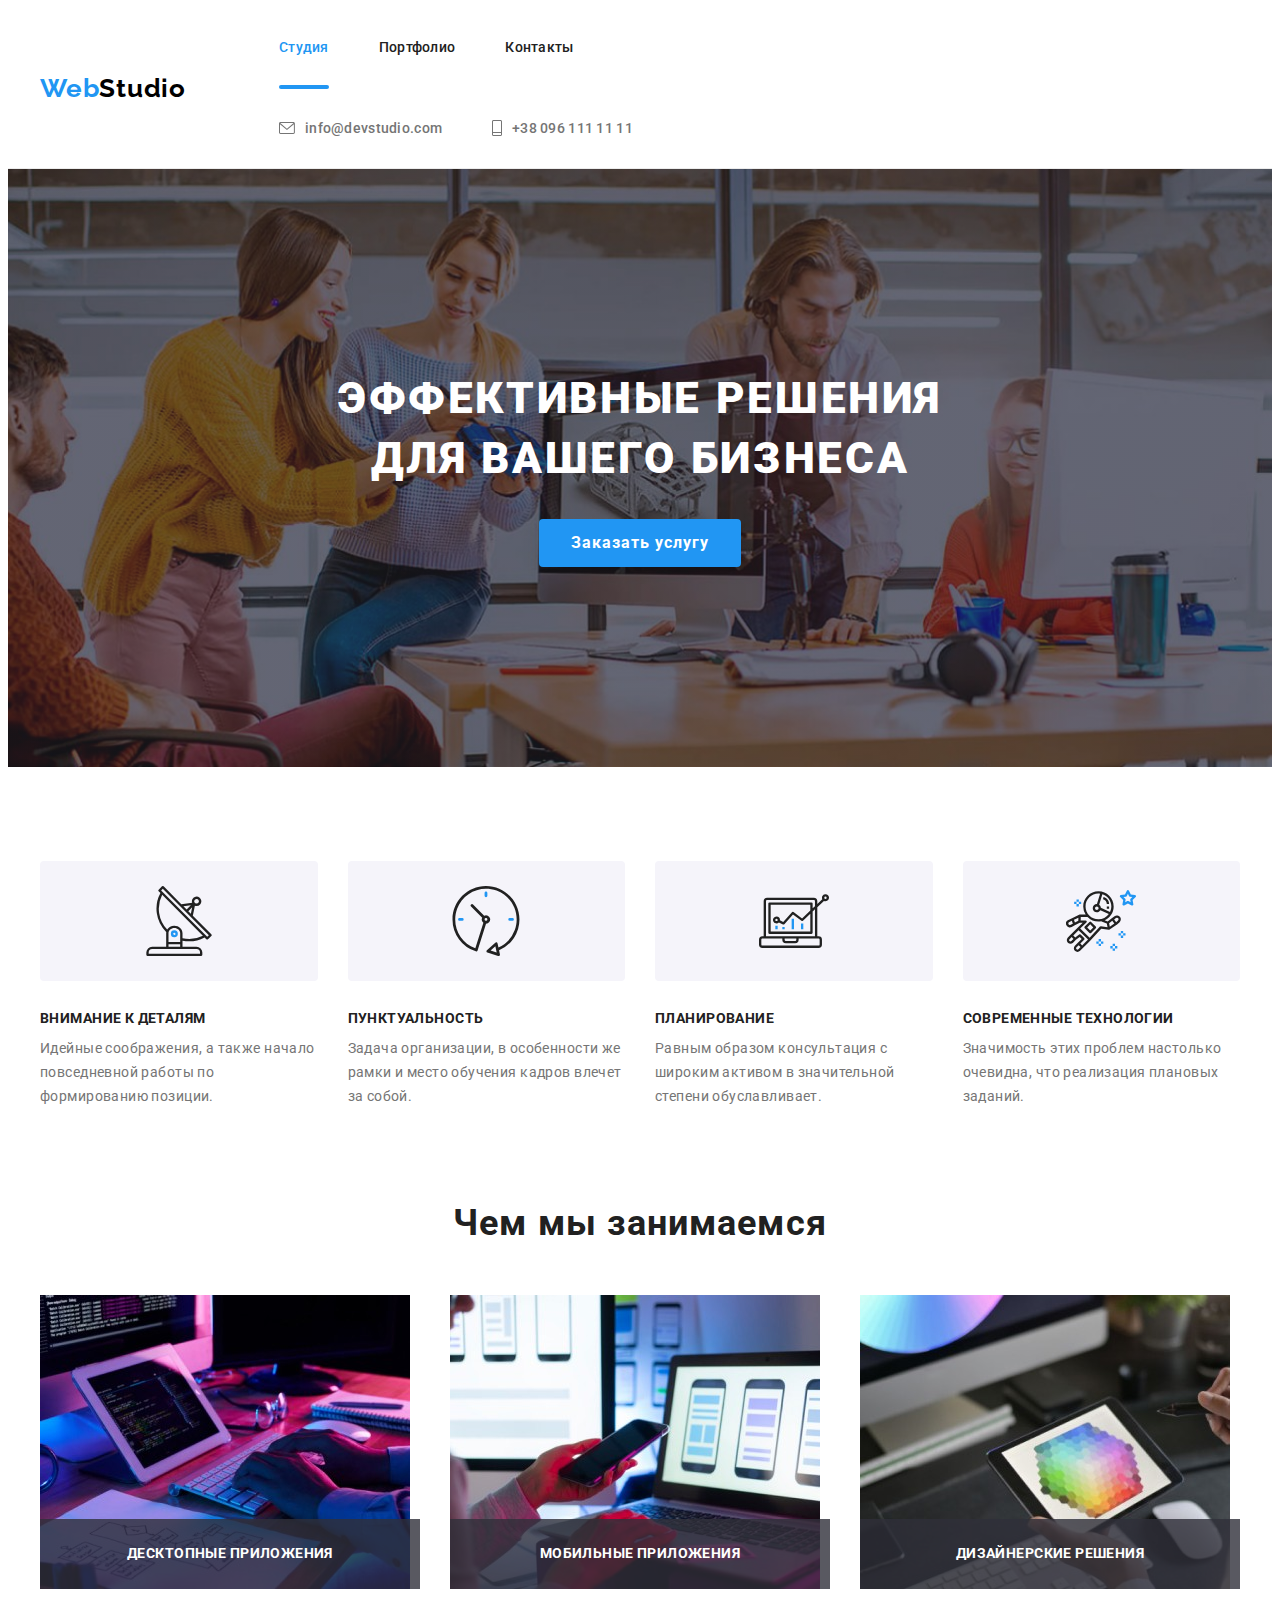
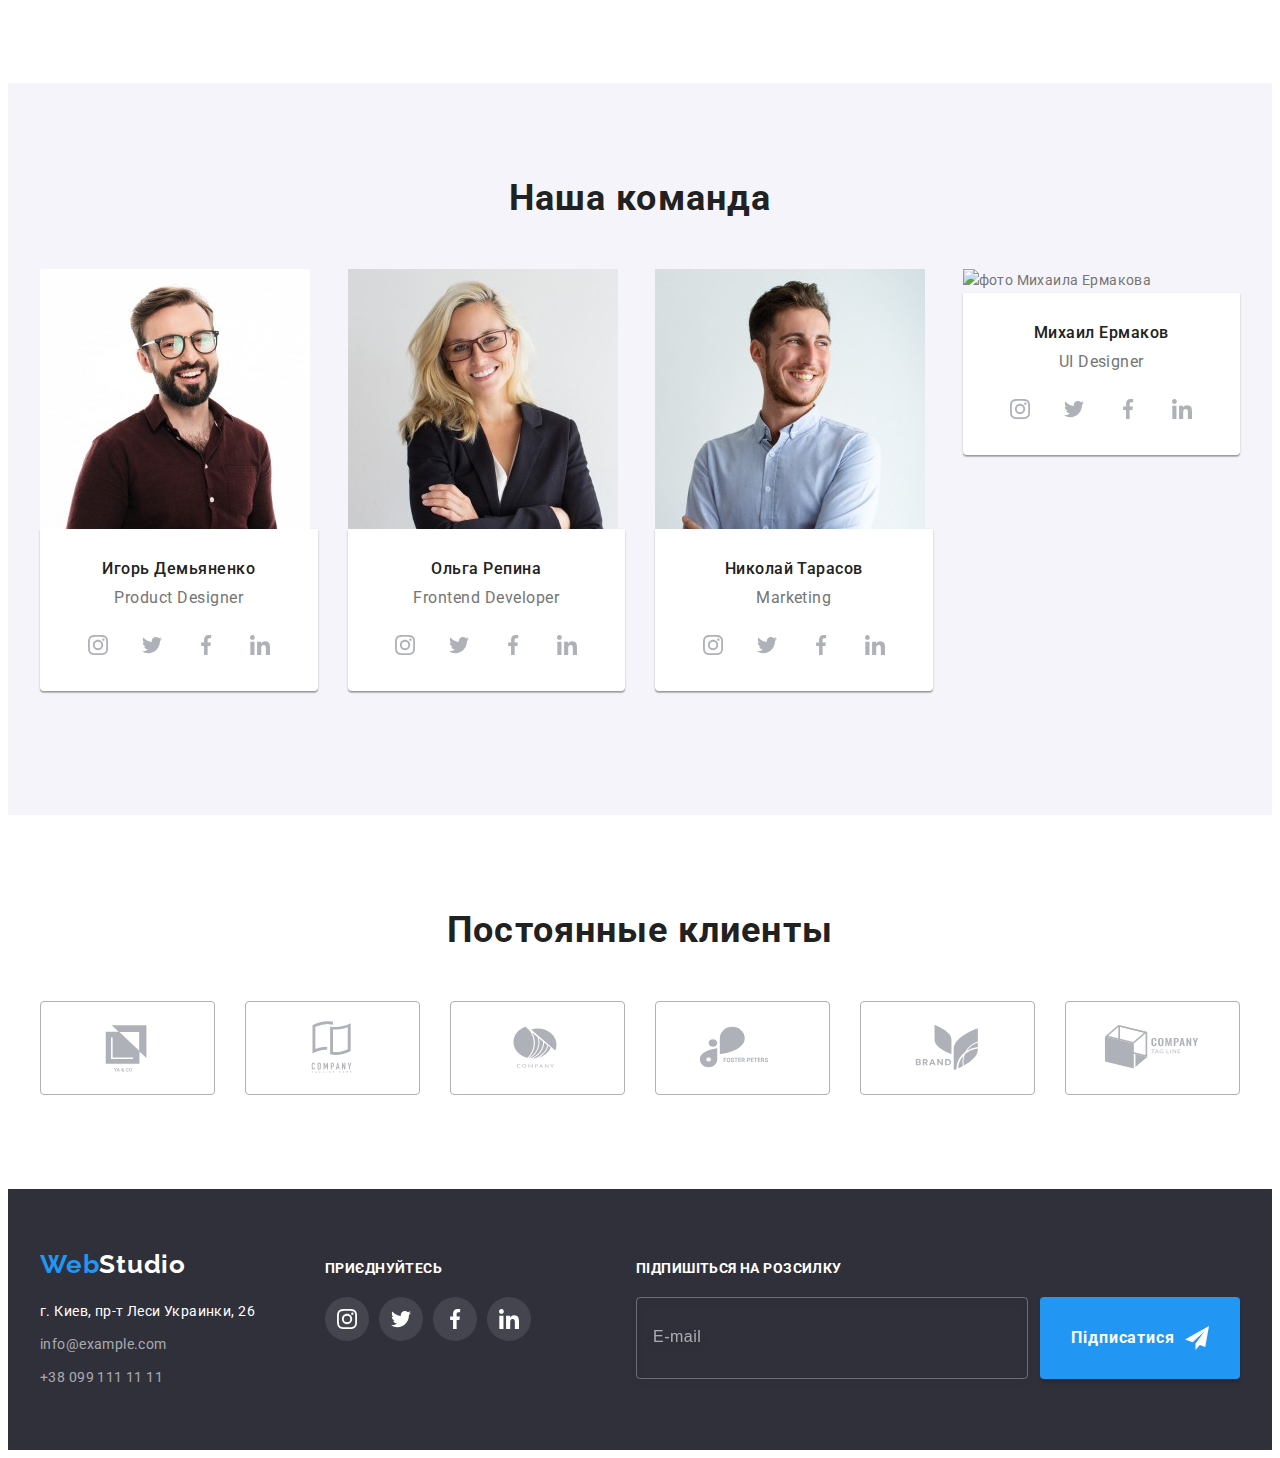
==== index.html @ f2547be7 "add mobile and tablet version" ====
<!DOCTYPE html>
<html lang="ru">
  <head>
    <meta charset="UTF-8" />
    <meta http-equiv="X-UA-Compatible" content="IE=edge" />
    <meta name="viewport" content="width=device-width, initial-scale=1.0" />
    <title>hw-08</title>
    <link rel="preconnect" href="https://fonts.googleapis.com" />
    <link rel="preconnect" href="https://fonts.gstatic.com" crossorigin />
    <link
      href="https://fonts.googleapis.com/css2?family=Raleway:wght@700&family=Roboto:wght@400;500;700;900&display=swap"
      rel="stylesheet"
    />
    <!-- moddern-normalize start-->
    <link
      rel="stylesheet"
      href="https://cdnjs.cloudflare.com/ajax/libs/modern-normalize/1.1.0/modern-normalize.min.css"
      integrity="sha512-wpPYUAdjBVSE4KJnH1VR1HeZfpl1ub8YT/NKx4PuQ5NmX2tKuGu6U/JRp5y+Y8XG2tV+wKQpNHVUX03MfMFn9Q=="
      crossorigin="anonymous"
      referrerpolicy="no-referrer"
    />
    <!-- normalize end -->
    <link rel="stylesheet" href="./css/main.min.css" />
  </head>

  <body>
    <!-- Header section  -->
    <header class="header">
      <div class="container header__container">
        <a class="logo header__logo link" href="" lang="en"
          >Web<span class="logo__text--upper">Studio</span>
        </a>

        <!-- Mobile menu -->

        <button
          type="button"
          class="menu-button"
          aria-expanded="false"
          aria-controls="mobile-menu"
          data-menu-button
        >
          <svg
            class="menu-icon"
            width="40"
            height="40"
            aria-label="Перемикач мобільного меню"
            aria-controls="moile-menu"
          >
            <use
              class="burger-icon"
              href="./images/icons.svg#burger-icon"
            ></use>
            <use
              class="close-mobile"
              href="./images/icons.svg#close-mobile"
            ></use>
          </svg>
        </button>

        <!-- Mobile modal  -->

        <div class="mobile-menu" id="mobile-menu" data-menu>
          <nav class="nav">
            <ul class="list nav__list">
              <li class="nav__item">
                <a
                  class="link nav__link nav__link--current-page"
                  href="./index.html"
                  >Студия
                </a>
              </li>
              <li class="nav__item">
                <a class="link nav__link" href="./portfolio.html">Портфолио </a>
              </li>
              <li class="nav__item">
                <a class="link nav__link" href="">Контакты</a>
              </li>
            </ul>
          </nav>

          <div class="menu-bottom">
            <ul class="list header__contact-list">
              <li class="header__item">
                <a class="link header__contact-link" href="tel:+380961111111">
                  +38 096 111 11 11
                </a>
              </li>
              <li class="header__item">
                <a
                  class="link header__contact-link"
                  href="mailto:info@devstudio.com"
                  >info@devstudio.com
                </a>
              </li>
            </ul>

            <ul class="social-list list">
              <li class="social-list__item">
                <a
                  href=""
                  target="_blank"
                  rel="noopener noreferrer"
                  class="social-list__link link"
                  aria-label="Instagram"
                >
                  <span class="social-list__desc">Instagram</span>
                </a>
              </li>
              <li class="social-list__item">
                <a
                  href=""
                  target="_blank"
                  rel="noopener noreferrer"
                  class="social-list__link link"
                  aria-label="Twitter"
                >
                  <span class="social-list__desc">Twitter</span></a
                >
              </li>
              <li class="social-list__item">
                <a
                  href=""
                  target="_blank"
                  rel="noopener noreferrer"
                  class="social-list__link link"
                  aria-label="Facebook"
                >
                  <span class="social-list__desc">Facebook</span></a
                >
              </li>
              <li class="social-list__item link">
                <a
                  href=""
                  target="_blank"
                  rel="noopener noreferrer"
                  class="social-list__link link"
                  aria-label="LinkedIn"
                >
                  <span class="social-list__desc">LinkedIn</span></a
                >
              </li>
            </ul>
          </div>
        </div>

        <!-- Main menu -->
        <div class="menu">
          <nav class="nav">
            <ul class="list nav__list">
              <li class="nav__item">
                <a
                  class="link nav__link nav__link--current-page"
                  href="./index.html"
                  >Студия
                </a>
              </li>
              <li class="nav__item">
                <a class="link nav__link" href="./portfolio.html">Портфолио </a>
              </li>
              <li class="nav__item">
                <a class="link nav__link" href="">Контакты</a>
              </li>
            </ul>
          </nav>
          <ul class="list header__contact-list">
            <li class="header__item">
              <a
                class="link header__contact-link"
                href="mailto:info@devstudio.com"
              >
                <svg class="header__icon" width="16" height="12">
                  <use href="./images/icons.svg#envelope"></use>
                </svg>
                info@devstudio.com
              </a>
            </li>
            <li class="header__item">
              <a class="link header__contact-link" href="tel:+380961111111">
                <svg class="header__icon" width="10" height="16">
                  <use href="./images/icons.svg#phone"></use>
                </svg>
                +38 096 111 11 11
              </a>
            </li>
          </ul>
        </div>
      </div>
    </header>

    <!-- Main section -->

    <main>
      <!-- Hero secion -->

      <section class="hero overlay">
        <div class="container">
          <h1 class="hero__title">Эффективные решения для вашего бизнеса</h1>
          <button class="btn hero__btn" type="button" data-modal-open>
            Заказать услугу
          </button>
        </div>
      </section>

      <!-- About section  -->

      <section class="section about">
        <div class="container">
          <h2 class="visually-hidden">Наши преимущества</h2>
          <ul class="list card-set">
            <li class="card-item">
              <div class="about__thumb">
                <svg class="about__icon" width="70" height="70">
                  <use href="./images/icons.svg#antenna"></use>
                </svg>
              </div>
              <h3 class="title about__title">Внимание к деталям</h3>
              <p>
                Идейные соображения, а также начало повседневной работы по
                формированию позиции.
              </p>
            </li>
            <li class="card-item">
              <div class="about__thumb">
                <svg class="about__icon" width="70" height="70">
                  <use href="./images/icons.svg#clock"></use>
                </svg>
              </div>
              <h3 class="title about__title">Пунктуальность</h3>
              <p>
                Задача организации, в особенности же рамки и место обучения
                кадров влечет за собой.
              </p>
            </li>
            <li class="card-item">
              <div class="about__thumb">
                <svg class="about__icon" width="70" height="70">
                  <use href="./images/icons.svg#diagram"></use>
                </svg>
              </div>
              <h3 class="title about__title">Планирование</h3>
              <p>
                Равным образом консультация с широким активом в значительной
                степени обуславливает.
              </p>
            </li>
            <li class="card-item">
              <div class="about__thumb">
                <svg class="about__icon" width="70" height="70">
                  <use href="./images/icons.svg#astronaut"></use>
                </svg>
              </div>
              <h3 class="title about__title">Современные технологии</h3>
              <p>
                Значимость этих проблем настолько очевидна, что реализация
                плановых заданий.
              </p>
            </li>
          </ul>
        </div>
      </section>

      <!-- work section -->

      <section class="section work">
        <div class="container">
          <h2 class="title section-title">Чем мы занимаемся</h2>
          <ul class="list card-set work__list">
            <li class="card-item work__thumb">
              <img
                srcset="
                  ./images/work/work-1.jpg    1x,
                  ./images/work/work-1@2x.jpg 2x
                "
                src="./images/work/work-1.jpg"
                alt="Вёрстка сайта"
                width="370"
                height="294"
              />
              <div class="work__desc">
                <p class="work__text-desc">Десктопные приложения</p>
              </div>
            </li>
            <li class="card-item work__thumb">
              <img
                srcset="
                  ./images/work/work-2.jpg    1x,
                  ./images/work/work-2@2x.jpg 2x
                "
                src="./images/work/work-2.jpg"
                alt="Адаптивная вёрстка"
                width="370"
                height="294"
              />
              <div class="work__desc">
                <p class="work__text-desc">Мобильные приложения</p>
              </div>
            </li>
            <li class="card-item work__thumb">
              <img
                srcset="
                  ./images/work/work-3.jpg    1x,
                  ./images/work/work-3@2x.jpg 2x
                "
                src="./images/work/work-3.jpg"
                alt="Просмотр цветовой гаммы на планшете"
                width="370"
                height="294"
              />
              <div class="work__desc">
                <p class="work__text-desc">Дизайнерские решения</p>
              </div>
            </li>
          </ul>
        </div>
      </section>

      <!-- Team section -->

      <section class="team section">
        <div class="container">
          <h2 class="title section-title">Наша команда</h2>
          <ul class="list card-set team__list">
            <li class="card-item">
              <picture>
                <source
                  media="(min-width: 1200px)"
                  srcset="
                    ./images/our-team/product-designer_lg.jpg    1x,
                    ./images/our-team/product-designer_lg@2x.jpg 2x
                  "
                />
                <source
                  media="(min-width: 768px)"
                  srcset="
                    ./images/our-team/product-designer_md.jpg    1x,
                    ./images/our-team/product-designer_md@2x.jpg 2x
                  "
                />
                <source
                  media="(max-width: 767px)"
                  srcset="
                    ./images/our-team/product-designer_sm.jpg    1x,
                    ./images/our-team/product-designer_sm@2x.jpg 2x
                  "
                />
                <img
                  src="./images/our-team/product-designer_sm.jpg"
                  alt="фото Игоря Демьяненко"
                />
              </picture>

              <div class="team__content">
                <h3 class="title team__title">Игорь Демьяненко</h3>
                <p class="team__text" lang="en">Product Designer</p>
                <ul class="list socials">
                  <li>
                    <a
                      class="link socials__link"
                      href=""
                      target="_blank"
                      rel="noopener noreferrer"
                      aria-label="instagram"
                    >
                      <svg width="20" height="20">
                        <use href="./images/icons.svg#instagram"></use>
                      </svg>
                    </a>
                  </li>
                  <li>
                    <a
                      class="link socials__link"
                      href=""
                      target="_blank"
                      rel="noopener noreferrer"
                      aria-label="twitter"
                    >
                      <svg width="20" height="20">
                        <use href="./images/icons.svg#twitter"></use>
                      </svg>
                    </a>
                  </li>
                  <li>
                    <a
                      class="link socials__link"
                      href=""
                      target="_blank"
                      rel="noopener noreferrer"
                      aria-label="facebook"
                    >
                      <svg width="20" height="20">
                        <use href="./images/icons.svg#facebook"></use>
                      </svg>
                    </a>
                  </li>
                  <li>
                    <a
                      class="link socials__link"
                      href=""
                      target="_blank"
                      rel="noopener noreferrer"
                      aria-label="linkedin"
                    >
                      <svg width="20" height="20">
                        <use href="./images/icons.svg#linkedin"></use>
                      </svg>
                    </a>
                  </li>
                </ul>
              </div>
            </li>

            <li class="card-item">
              <picture>
                <source
                  media="(min-width: 1200px)"
                  srcset="
                    ./images/our-team/front-end_lg.jpg    1x,
                    ./images/our-team/front-end_lg@2x.jpg 2x
                  "
                />
                <source
                  media="(min-width: 768px)"
                  srcset="
                    ./images/our-team/front-end_md.jpg    1x,
                    ./images/our-team/front-end_md@2x.jpg 2x
                  "
                />
                <source
                  media="(max-width: 767px)"
                  srcset="
                    ./images/our-team/front-end_sm.jpg    1x,
                    ./images/our-team/front-end_sm@2x.jpg 2x
                  "
                />
                <img
                  src="./images/our-team/front-end_sm.jpg"
                  alt="фото Ольги Репиной"
                />
              </picture>

              <div class="team__content">
                <h3 class="title team__title">Ольга Репина</h3>
                <p class="team__text" lang="en">Frontend Developer</p>
                <ul class="list socials">
                  <li>
                    <a
                      class="link socials__link"
                      href=""
                      target="_blank"
                      rel="noopener noreferrer"
                      aria-label="instagram"
                    >
                      <svg width="20" height="20">
                        <use href="./images/icons.svg#instagram"></use>
                      </svg>
                    </a>
                  </li>
                  <li>
                    <a
                      class="link socials__link"
                      href=""
                      target="_blank"
                      rel="noopener noreferrer"
                      aria-label="twitter"
                    >
                      <svg width="20" height="20">
                        <use href="./images/icons.svg#twitter"></use>
                      </svg>
                    </a>
                  </li>
                  <li>
                    <a
                      class="link socials__link"
                      href=""
                      target="_blank"
                      rel="noopener noreferrer"
                      aria-label="facebook"
                    >
                      <svg width="20" height="20">
                        <use href="./images/icons.svg#facebook"></use>
                      </svg>
                    </a>
                  </li>
                  <li>
                    <a
                      class="link socials__link"
                      href=""
                      target="_blank"
                      rel="noopener noreferrer"
                      aria-label="linkedin"
                    >
                      <svg width="20" height="20">
                        <use href="./images/icons.svg#linkedin"></use>
                      </svg>
                    </a>
                  </li>
                </ul>
              </div>
            </li>

            <li class="card-item">
              <picture>
                <source
                  media="(min-width: 1200px)"
                  srcset="
                    ./images/our-team/marketing_lg.jpg    1x,
                    ./images/our-team/marketing_lg@2x.jpg 2x
                  "
                />
                <source
                  media="(min-width: 768px)"
                  srcset="
                    ./images/our-team/marketing_md.jpg    1x,
                    ./images/our-team/marketing_md@2x.jpg 2x
                  "
                />
                <source
                  media="(max-width: 767px)"
                  srcset="
                    ./images/our-team/marketing_sm.jpg    1x,
                    ./images/our-team/marketing_sm@2x.jpg 2x
                  "
                />
                <img
                  src="./images/our-team/marketing_sm.jpg"
                  alt="фото Николая Тарасова"
                />
              </picture>

              <div class="team__content">
                <h3 class="title team__title">Николай Тарасов</h3>
                <p class="team__text" lang="en">Marketing</p>
                <ul class="list socials">
                  <li>
                    <a
                      class="link socials__link"
                      href=""
                      target="_blank"
                      rel="noopener noreferrer"
                      aria-label="instagram"
                    >
                      <svg width="20" height="20">
                        <use href="./images/icons.svg#instagram"></use>
                      </svg>
                    </a>
                  </li>
                  <li>
                    <a
                      class="link socials__link"
                      href=""
                      target="_blank"
                      rel="noopener noreferrer"
                      aria-label="twitter"
                    >
                      <svg width="20" height="20">
                        <use href="./images/icons.svg#twitter"></use>
                      </svg>
                    </a>
                  </li>
                  <li>
                    <a
                      class="link socials__link"
                      href=""
                      target="_blank"
                      rel="noopener noreferrer"
                      aria-label="facebook"
                    >
                      <svg width="20" height="20">
                        <use href="./images/icons.svg#facebook"></use>
                      </svg>
                    </a>
                  </li>
                  <li>
                    <a
                      class="link socials__link"
                      href=""
                      target="_blank"
                      rel="noopener noreferrer"
                      aria-label="linkedin"
                    >
                      <svg width="20" height="20">
                        <use href="./images/icons.svg#linkedin"></use>
                      </svg>
                    </a>
                  </li>
                </ul>
              </div>
            </li>

            <li class="card-item">
              <picture>
                <source
                  media="(min-width: 1200px)"
                  srcset="
                    ./images/our-team/ui-designer_lg.jpg    1x,
                    ./images/our-team/ui-designer_lg@2x.jpg 2x
                  "
                />
                <source
                  media="(min-width: 768px)"
                  srcset="
                    ./images/our-team/ui-designer_md.jpg    1x,
                    ./images/our-team/ui-designer_md@2x.jpg 2x
                  "
                />
                <source
                  media="(max-width: 767px)"
                  srcset="
                    ./images/our-team/ui-designer_sm.jpg    1x,
                    ./images/our-team/ui-designer_sm@2x.jpg 2x
                  "
                />
                <img
                  src="./images/our-team/ui-designer_sm.jpg"
                  alt="фото Михаила Ермакова"
                />
              </picture>

              <div class="team__content">
                <h3 class="title team__title">Михаил Ермаков</h3>
                <p class="team__text" lang="en">UI Designer</p>
                <ul class="list socials">
                  <li>
                    <a
                      class="link socials__link"
                      href=""
                      target="_blank"
                      rel="noopener noreferrer"
                      aria-label="instagram"
                    >
                      <svg width="20" height="20">
                        <use href="./images/icons.svg#instagram"></use>
                      </svg>
                    </a>
                  </li>
                  <li>
                    <a
                      class="link socials__link"
                      href=""
                      target="_blank"
                      rel="noopener noreferrer"
                      aria-label="twitter"
                    >
                      <svg width="20" height="20">
                        <use href="./images/icons.svg#twitter"></use>
                      </svg>
                    </a>
                  </li>
                  <li>
                    <a
                      class="link socials__link"
                      href=""
                      target="_blank"
                      rel="noopener noreferrer"
                      aria-label="facebook"
                    >
                      <svg width="20" height="20">
                        <use href="./images/icons.svg#facebook"></use>
                      </svg>
                    </a>
                  </li>
                  <li>
                    <a
                      class="link socials__link"
                      href=""
                      target="_blank"
                      rel="noopener noreferrer"
                      aria-label="linkedin"
                    >
                      <svg width="20" height="20">
                        <use href="./images/icons.svg#linkedin"></use>
                      </svg>
                    </a>
                  </li>
                </ul>
              </div>
            </li>
          </ul>
        </div>
      </section>
    </main>

    <!-- clients -->

    <section class="section clients">
      <div class="container">
        <h2 class="title section-title">Постоянные клиенты</h2>
        <ul class="list clients__list card-set">
          <li class="card-item">
            <a
              class="link clients__link"
              href=""
              target="_blank"
              rel="noopener noreferrer"
              aria-label="client-1"
            >
              <svg class="clients__icon" width="106" height="60">
                <use href="./images/icons.svg#logo-1"></use>
              </svg>
            </a>
          </li>

          <li class="card-item">
            <a
              class="link clients__link"
              href=""
              target="_blank"
              rel="noopener noreferrer"
              aria-label="client-2"
            >
              <svg class="clients__icon" width="106" height="60">
                <use href="./images/icons.svg#logo-2"></use>
              </svg>
            </a>
          </li>

          <li class="card-item">
            <a
              class="link clients__link"
              href=""
              target="_blank"
              rel="noopener noreferrer"
              aria-label="client-3"
            >
              <svg class="clients__icon" width="106" height="60">
                <use href="./images/icons.svg#logo-3"></use>
              </svg>
            </a>
          </li>

          <li class="card-item">
            <a
              class="link clients__link"
              href=""
              target="_blank"
              rel="noopener noreferrer"
              aria-label="client-4"
            >
              <svg class="clients__icon" width="106" height="60">
                <use href="./images/icons.svg#logo-4"></use>
              </svg>
            </a>
          </li>

          <li class="card-item">
            <a
              class="link clients__link"
              href=""
              target="_blank"
              rel="noopener noreferrer"
              aria-label="client-5"
            >
              <svg class="clients__icon" width="106" height="60">
                <use href="./images/icons.svg#logo-5"></use>
              </svg>
            </a>
          </li>

          <li class="card-item">
            <a
              class="link clients__link"
              href=""
              target="_blank"
              rel="noopener noreferrer"
              aria-label="client-6"
            >
              <svg class="clients__icon" width="106" height="60">
                <use href="./images/icons.svg#logo-6"></use>
              </svg>
            </a>
          </li>
        </ul>
      </div>
    </section>

    <!-- footer section  -->

    <footer class="footer">
      <div class="container footer__container">
        <div class="footer__wrap">
          <div class="footer__box">
            <a class="link logo footer__logo" href="" lang="en"
              >Web<span class="logo__text--lower">Studio</span>
            </a>
            <address class="footer__contacts">
              <ul class="list">
                <li class="footer__list">
                  <a
                    class="link footer__link"
                    href="https://goo.gl/maps/vfvkj744t1BFiAYn7"
                    target="_blank"
                    rel="noopener noreferrer"
                    >г. Киев, пр-т Леси Украинки, 26</a
                  >
                </li>
                <li class="footer__list">
                  <a
                    class="link footer__link--transparent"
                    href="mailto:info@example.com"
                    >info@example.com</a
                  >
                </li>
                <li class="footer__list">
                  <a
                    class="link footer__link--transparent"
                    href="tel:+380991111111"
                    >+38 099 111 11 11</a
                  >
                </li>
              </ul>
            </address>
          </div>
          <div class="footer__box">
            <strong class="footer__text">приєднуйтесь</strong>
            <ul class="list socials">
              <li>
                <a
                  class="link socials__link footer__socials"
                  href=""
                  target="_blank"
                  rel="noopener noreferrer"
                  aria-label="instagram"
                >
                  <svg width="20" height="20">
                    <use href="./images/icons.svg#instagram"></use>
                  </svg>
                </a>
              </li>
              <li>
                <a
                  class="link socials__link footer__socials"
                  href=""
                  target="_blank"
                  rel="noopener noreferrer"
                  aria-label="twitter"
                >
                  <svg width="20" height="20">
                    <use href="./images/icons.svg#twitter"></use>
                  </svg>
                </a>
              </li>
              <li>
                <a
                  class="link socials__link footer__socials"
                  href=""
                  target="_blank"
                  rel="noopener noreferrer"
                  aria-label="facebook"
                >
                  <svg width="20" height="20">
                    <use href="./images/icons.svg#facebook"></use>
                  </svg>
                </a>
              </li>
              <li>
                <a
                  class="link socials__link footer__socials"
                  href=""
                  target="_blank"
                  rel="noopener noreferrer"
                  aria-label="linkedin"
                >
                  <svg width="20" height="20">
                    <use href="./images/icons.svg#linkedin"></use>
                  </svg>
                </a>
              </li>
            </ul>
          </div>
        </div>

        <div class="footer__form">
          <strong class="footer__text">Підпишіться на розсилку</strong>
          <form class="form">
            <div class="footer__form-field">
              <input
                class="form__input"
                type="email"
                name="user-mail"
                placeholder="E-mail"
              />
              <button class="footer__btn btn" type="button">
                Підписатися
                <svg class="" width="24" height="24">
                  <use href="./images/icons.svg#icon-send"></use>
                </svg>
              </button>
            </div>
          </form>
        </div>
      </div>
    </footer>

    <!-- modal window -->

    <div class="backdrop backdrop--is-hidden" data-modal>
      <div class="modal">
        <button class="modal__btn" type="button" data-modal-close>
          <svg width="11" height="11">
            <use href="./images/icons.svg#icon-close"></use>
          </svg>
        </button>

        <strong class="register-form__title"
          >Залиште свої дані, ми вам передзвонимо</strong
        >

        <form class="register-form">
          <div class="register-form__group" role="group">
            <label class="register-form__wrap">
              <span class="register-form__label">Ім'я</span>
              <span class="register-form__box"
                ><input
                  class="register-form__input"
                  type="text"
                  name="user-name" />
                <svg class="register-form__icon" width="18" height="18">
                  <use href="./images/icons.svg#person"></use></svg
              ></span>
            </label>

            <label class="register-form__wrap">
              <span class="register-form__label">Телефон</span>
              <span class="register-form__box">
                <input
                  class="register-form__input"
                  type="tel"
                  name="user-phone" />
                <svg class="register-form__icon" width="18" height="18">
                  <use href="./images/icons.svg#phone-black"></use></svg
              ></span>
            </label>

            <label class="register-form__wrap">
              <span class="register-form__label">Пошта</span>
              <span class="register-form__box">
                <input
                  class="register-form__input"
                  type="email"
                  name="user-mail" />
                <svg class="register-form__icon" width="18" height="18">
                  <use href="./images/icons.svg#email"></use></svg
              ></span>
            </label>

            <label class="register-form__wrap">
              <span class="register-form__label">Коментар</span>
              <textarea
                class="register-form__Commentary"
                name="Commentary"
                placeholder="Введіть текст"
              ></textarea>
            </label>
          </div>

          <label class="register-form__agreement agreement">
            <input
              class="agreement__checkbox visually-hidden"
              type="checkbox"
              name="agreement"
            />
            <svg class="agreement__icon" width="16" height="15">
              <use
                class="agreement__icon--uncheck"
                href="./images/icons.svg#icon-uncheck"
              ></use>
              <use
                class="agreement__icon--check"
                href="./images/icons.svg#icon-check"
              ></use>
            </svg>
            <span class="agreement__text"
              >Погоджуюся з розсилкою та приймаю
              <a class="agreement__link" href=""> Умови договору</a></span
            >
          </label>

          <button class="btn register-form__btn" type="submit">
            Відправити
          </button>
        </form>
      </div>
    </div>

    <!-- script for modal  -->
    <script src="./js/modal.js"></script>

    <!-- script for mobile-menu -->
    <script src="./js/mobile-menu.js"></script>
  </body>
</html>
---- css/main.min.css ----
:root{--main-font: "Roboto", sans-serif;--secondary-font: "Raleway", sans-serif;--grey-text-cl: #757575;--black-text-cl: #212121;--white-text-cl: #FFFFFF;--accent-cl: #2196F3;--items-cl: #AFB1B8;--white-bg-cl: #FFFFFF;--black-bg-cl: #2F303A;--grey-bg-cl: #F5F4FA;--card-ov-bg: rgba(33, 150, 243, 0.9);--border-cl: #ECECEC;--card-gap: 30px;--card-item: 1;--animation: 250ms cubic-bezier(0.4, 0, 0.2, 1);--hero-gradient: linear-gradient(to right, rgba(47, 48, 58, 0.4), rgba(47, 48, 58, 0.4))}.visually-hidden{position:absolute;width:1px;height:1px;margin:-1px;border:0;padding:0;white-space:nowrap;-webkit-clip-path:inset(100%);clip-path:inset(100%);clip:rect(0 0 0 0);overflow:hidden}body{font-family:var(--main-font);color:var(--grey-text-cl);font-size:14px;line-height:1.71;letter-spacing:.03em}body.modal-open{overflow:hidden}h1,h2,h3,h4,p{margin:0}ul,ol{margin:0;padding:0}img{display:block;max-width:100%;height:auto}.link{text-decoration:none;color:currentColor}.list{list-style:none}.card-set{display:-webkit-box;display:-ms-flexbox;display:flex;-ms-flex-wrap:wrap;flex-wrap:wrap;margin-left:calc(-1*var(--card-gap));margin-top:calc(-1*var(--card-gap))}.card-item{margin-left:var(--card-gap);margin-top:var(--card-gap);-ms-flex-preferred-size:calc(100%/var(--card-item) - var(--card-gap));flex-basis:calc(100%/var(--card-item) - var(--card-gap))}.container{padding-left:15px;padding-right:15px;width:100%;margin-right:auto;margin-left:auto}@media screen and (min-width: 480px){.container{width:480px}}@media screen and (min-width: 768px){.container{width:768px}}@media screen and (min-width: 1200px){.container{width:1200px}}.section-title{font-weight:700;font-size:28px;line-height:1.17;letter-spacing:.03em;display:-webkit-box;display:-ms-flexbox;display:flex;-webkit-box-pack:center;-ms-flex-pack:center;justify-content:center;margin-bottom:30px}@media screen and (min-width: 1200px){.section-title{font-size:36px;margin-bottom:50px}}.title{color:var(--black-text-cl)}.overlay{max-width:1600px;margin-left:auto;margin-right:auto;background-image:var(--hero-gradient),url(../images/hero/hero-sm.jpg);background-repeat:no-repeat;background-size:cover;background-position:center}@media(min-device-pixel-ratio: 2),(-webkit-min-device-pixel-ratio: 2),(min-resolution: 192dpi),(min-resolution: 2dppx){.overlay{background-image:var(--hero-gradient),url(../images/hero/hero-sm@2x.jpg)}}@media(max-width: 767.98px){.overlay{background-image:var(--hero-gradient),url(../images/hero/hero-md.jpg);background-size:cover}}@media(max-width: 767.98px)and (min-device-pixel-ratio: 2),(max-width: 767.98px)and (-webkit-min-device-pixel-ratio: 2),(max-width: 767.98px)and (min-resolution: 192dpi),(max-width: 767.98px)and (min-resolution: 2dppx){.overlay{background-image:var(--hero-gradient),url(../images/hero/hero-md@2x.jpg)}}@media screen and (min-width: 768px){.overlay{background-image:var(--hero-gradient),url(../images/hero/hero-lg.jpg);background-size:cover}}@media screen and (min-width: 768px)and (min-device-pixel-ratio: 2),screen and (min-width: 768px)and (-webkit-min-device-pixel-ratio: 2),screen and (min-width: 768px)and (min-resolution: 192dpi),screen and (min-width: 768px)and (min-resolution: 2dppx){.overlay{background-image:var(--hero-gradient),url(../images/hero/hero-lg@2x.jpg)}}.logo{color:var(--accent-cl);font-family:var(--secondary-font);font-weight:700;line-height:1.17;font-size:24px;letter-spacing:.03em}@media screen and (min-width: 1200px){.logo{font-size:26px;line-height:1.19}}.logo__text--upper{color:#000}.logo__text--lower{color:var(--white-text-cl)}.btn{display:-webkit-box;display:-ms-flexbox;display:flex;-webkit-box-pack:center;-ms-flex-pack:center;justify-content:center;-webkit-box-align:center;-ms-flex-align:center;align-items:center;font-family:inherit;font-weight:700;font-size:16px;line-height:1.88;letter-spacing:.06em;color:var(--white-text-cl);-webkit-box-shadow:0px 4px 4px rgba(0,0,0,.15);box-shadow:0px 4px 4px rgba(0,0,0,.15);background-color:var(--accent-cl);cursor:pointer;text-align:center;border-radius:4px;padding:9px 32px;border:none;min-width:200px;-webkit-transition:background-color var(--animation);transition:background-color var(--animation)}.btn:hover,.btn:focus{background-color:#188ce8}.section{padding-top:60px;padding-bottom:60px}@media screen and (min-width: 1200px){.section{padding-top:94px;padding-bottom:94px}}.socials{display:-webkit-box;display:-ms-flexbox;display:flex;-webkit-box-pack:center;-ms-flex-pack:center;justify-content:center;gap:10px}.socials__link{display:-webkit-box;display:-ms-flexbox;display:flex;-webkit-box-align:center;-ms-flex-align:center;align-items:center;-webkit-box-pack:center;-ms-flex-pack:center;justify-content:center;width:44px;height:44px;border-radius:50%;fill:var(--items-cl);-webkit-transition:fill var(--animation),background-color var(--animation);transition:fill var(--animation),background-color var(--animation)}.socials__link:hover,.socials__link:focus{fill:var(--white-bg-cl);background-color:var(--accent-cl)}.backdrop{position:fixed;top:0;left:0;z-index:50;width:100%;height:100%;background-color:rgba(0,0,0,.2);opacity:1;-webkit-transition:opacity var(--animation),visibility var(--animation);transition:opacity var(--animation),visibility var(--animation)}.backdrop--is-hidden{opacity:0;visibility:hidden;pointer-events:none}.modal{position:absolute;min-width:528px;min-height:581px;top:50%;left:50%;padding:40px;-webkit-transform:translate(-50%, -50%) scale(1);transform:translate(-50%, -50%) scale(1);-webkit-transition:visibility var(--animation),-webkit-transform var(--animation);transition:visibility var(--animation),-webkit-transform var(--animation);transition:transform var(--animation),visibility var(--animation);transition:transform var(--animation),visibility var(--animation),-webkit-transform var(--animation);background-color:var(--white-bg-cl);-webkit-box-shadow:0px 1px 3px rgba(0,0,0,.12),0px 1px 1px rgba(0,0,0,.14),0px 2px 1px rgba(0,0,0,.2);box-shadow:0px 1px 3px rgba(0,0,0,.12),0px 1px 1px rgba(0,0,0,.14),0px 2px 1px rgba(0,0,0,.2);border-radius:4px}.modal__btn{position:absolute;top:8px;right:8px;display:-webkit-box;display:-ms-flexbox;display:flex;-webkit-box-align:center;-ms-flex-align:center;align-items:center;-webkit-box-pack:center;-ms-flex-pack:center;justify-content:center;width:30px;height:30px;padding:0;cursor:pointer;border-radius:50%;border:1px solid rgba(0,0,0,.1);background-color:var(--white-bg-cl);-webkit-transition:fill var(--animation);transition:fill var(--animation)}.modal__btn:hover,.modal__btn:focus{fill:var(--accent-cl)}.backdrop--is-hidden .modal{-webkit-transform:translate(-50%, -50%) scale(0.3);transform:translate(-50%, -50%) scale(0.3)}@media(max-width: 1199.98px){.form{-webkit-box-align:center;-ms-flex-align:center;align-items:center}}.form__input{background-color:rgba(0,0,0,0);padding:15px 16px;width:100%;height:50px;color:var(--white-text-cl);border:1px solid rgba(255,255,255,.3);-webkit-filter:drop-shadow(0px 4px 4px rgba(0, 0, 0, 0.15));filter:drop-shadow(0px 4px 4px rgba(0, 0, 0, 0.15));border-radius:4px}@media screen and (min-width: 768px){.form__input{width:450px}}@media screen and (min-width: 1200px){.form__input{width:358px}}.form__input::-webkit-input-placeholder{font-size:16px;line-height:1.25;-webkit-box-align:center;align-items:center;letter-spacing:.03em;color:rgba(255,255,255,.6)}.form__input::-moz-placeholder{font-size:16px;line-height:1.25;align-items:center;letter-spacing:.03em;color:rgba(255,255,255,.6)}.form__input:-ms-input-placeholder{font-size:16px;line-height:1.25;-ms-flex-align:center;align-items:center;letter-spacing:.03em;color:rgba(255,255,255,.6)}.form__input::-ms-input-placeholder{font-size:16px;line-height:1.25;-ms-flex-align:center;align-items:center;letter-spacing:.03em;color:rgba(255,255,255,.6)}.form__input::placeholder{font-size:16px;line-height:1.25;-webkit-box-align:center;-ms-flex-align:center;align-items:center;letter-spacing:.03em;color:rgba(255,255,255,.6)}.register-form{text-align:center}.register-form__title{display:block;margin-bottom:12px;font-weight:700;font-size:20px;line-height:1.15;text-align:center;letter-spacing:.03em;color:var(--black-text-cl)}.register-form__group{margin-bottom:20px}.register-form__wrap{display:-webkit-box;display:-ms-flexbox;display:flex;-webkit-box-orient:vertical;-webkit-box-direction:normal;-ms-flex-direction:column;flex-direction:column;margin-bottom:10px}.register-form__box{position:relative}.register-form__wrap:last-child{margin-bottom:20px}.register-form__input:focus,.register-form__input:hover{border-color:var(--accent-cl)}.register-form__Commentary:focus,.register-form__Commentary:hover{border-color:var(--accent-cl)}.register-form__input:focus+.register-form__icon,.register-form__input:hover+.register-form__icon{fill:var(--accent-cl)}.register-form__label{display:block;text-align:left;margin-bottom:4px;font-size:12px;line-height:1.1666666667;letter-spacing:.01em;color:var(--grey-text-cl)}.register-form__input{width:100%;height:40px;border:1px solid rgba(33,33,33,.2);border-radius:4px;padding:12px;padding-left:42px;outline:rgba(0,0,0,0);-webkit-transition:border-color var(--animation);transition:border-color var(--animation)}.register-form__icon{position:absolute;top:50%;-webkit-transform:translateY(-50%);transform:translateY(-50%);left:12px;-webkit-transition:fill var(--animation);transition:fill var(--animation)}.register-form__Commentary{width:100%;height:120px;border:1px solid rgba(33,33,33,.2);border-radius:4px;padding:12px 16px;outline:rgba(0,0,0,0);resize:none;-webkit-transition:border-color var(--animation);transition:border-color var(--animation)}.register-form textarea::-webkit-input-placeholder{font-weight:400;font-size:12px;line-height:1.1666666667;letter-spacing:.01em;color:rgba(117,117,117,.5)}.register-form textarea::-moz-placeholder{font-weight:400;font-size:12px;line-height:1.1666666667;letter-spacing:.01em;color:rgba(117,117,117,.5)}.register-form textarea:-ms-input-placeholder{font-weight:400;font-size:12px;line-height:1.1666666667;letter-spacing:.01em;color:rgba(117,117,117,.5)}.register-form textarea::-ms-input-placeholder{font-weight:400;font-size:12px;line-height:1.1666666667;letter-spacing:.01em;color:rgba(117,117,117,.5)}.register-form textarea::placeholder{font-weight:400;font-size:12px;line-height:1.1666666667;letter-spacing:.01em;color:rgba(117,117,117,.5)}.register-form__agreement{margin-bottom:30px}.register-form__btn{margin:0 auto}.agreement{display:-webkit-box;display:-ms-flexbox;display:flex;-webkit-box-align:center;-ms-flex-align:center;align-items:center;-webkit-box-pack:center;-ms-flex-pack:center;justify-content:center;gap:8px;cursor:pointer}.agreement__text{font-size:14px;line-height:1.7142857143;letter-spacing:.03em;-webkit-user-select:none;-moz-user-select:none;-ms-user-select:none;user-select:none;text-underline-position:under}.agreement__link{color:var(--accent-cl)}.agreement__icon--uncheck{-webkit-transition:fill var(--animation);transition:fill var(--animation)}.agreement__icon--check{opacity:0;-webkit-transition:opacity var(--animation);transition:opacity var(--animation)}.agreement__checkbox:checked+.agreement__icon .agreement__icon--uncheck{opacity:0;-webkit-transition:opacity var(--animation);transition:opacity var(--animation)}.agreement__checkbox:focus+.agreement__icon .agreement__icon--uncheck,.agreement__checkbox:hover+.agreement__icon .agreement__icon--uncheck{fill:var(--accent-cl)}.agreement__checkbox:checked+.agreement__icon .agreement__icon--check{opacity:1}.radio-btn{font-family:inherit;font-weight:500;font-size:16px;line-height:1.62;letter-spacing:.03em;color:var(--black-text-cl);background-color:var(--grey-bg-cl);cursor:pointer;text-align:center;border-radius:4px;border:none;padding:5px 22px;-webkit-transition:color var(--animation),background-color var(--animation),-webkit-box-shadow var(--animation);transition:color var(--animation),background-color var(--animation),-webkit-box-shadow var(--animation);transition:color var(--animation),background-color var(--animation),box-shadow var(--animation);transition:color var(--animation),background-color var(--animation),box-shadow var(--animation),-webkit-box-shadow var(--animation)}.radio-btn:hover,.radio-btn:focus{color:var(--white-text-cl);background-color:var(--accent-cl);-webkit-box-shadow:0px 3px 1px rgba(0,0,0,.1),0px 1px 2px rgba(0,0,0,.08),0px 2px 2px rgba(0,0,0,.12);box-shadow:0px 3px 1px rgba(0,0,0,.1),0px 1px 2px rgba(0,0,0,.08),0px 2px 2px rgba(0,0,0,.12)}.radio-btn--current{color:var(--white-text-cl);background-color:var(--accent-cl);-webkit-box-shadow:0px 3px 1px rgba(0,0,0,.1),0px 1px 2px rgba(0,0,0,.08),0px 2px 2px rgba(0,0,0,.12);box-shadow:0px 3px 1px rgba(0,0,0,.1),0px 1px 2px rgba(0,0,0,.08),0px 2px 2px rgba(0,0,0,.12)}.portfolio__list{gap:8px;display:-webkit-box;display:-ms-flexbox;display:flex;-ms-flex-wrap:wrap;flex-wrap:wrap}@media screen and (min-width: 480px){.portfolio__list{-webkit-box-pack:left;-ms-flex-pack:left;justify-content:left}}@media screen and (min-width: 768px){.portfolio__list{-webkit-box-pack:center;-ms-flex-pack:center;justify-content:center;margin-bottom:50px}}.nav__list{display:-webkit-box;display:-ms-flexbox;display:flex;-webkit-box-orient:vertical;-webkit-box-direction:normal;-ms-flex-direction:column;flex-direction:column;gap:32px;color:var(--black-text-cl)}@media screen and (min-width: 768px){.nav__list{-webkit-box-orient:horizontal;-webkit-box-direction:normal;-ms-flex-direction:row;flex-direction:row;-webkit-box-align:center;-ms-flex-align:center;align-items:center;gap:50px}}.nav__item{font-size:40px;line-height:1.17}@media screen and (min-width: 768px){.nav__item{font-size:14px;line-height:1.14}}.nav__link{-webkit-transition:color var(--animation);transition:color var(--animation)}@media screen and (min-width: 768px){.nav__link{display:-webkit-box;display:-ms-flexbox;display:flex;position:relative;-webkit-box-align:center;-ms-flex-align:center;align-items:center;padding-top:32px;padding-bottom:32px}}.nav__link:hover,.nav__link:focus{color:var(--accent-cl)}.nav__link--current-page{color:var(--accent-cl)}.nav__link--current-page::after{content:"";position:absolute;display:block;bottom:-1px;right:0;width:100%;height:4px;background-color:var(--accent-cl);border-radius:2px}@media(max-width: 767.98px){.nav__link--current-page::after{display:none}}.mobile-menu{position:fixed;top:0;left:0;display:-webkit-box;display:-ms-flexbox;display:flex;-webkit-box-orient:vertical;-webkit-box-direction:normal;-ms-flex-direction:column;flex-direction:column;width:100vw;height:100vh;padding:48px 40px;background-color:var(--white-bg-cl);-webkit-box-shadow:0px 4px 8px rgba(0,0,0,.04),0px 2px 4px rgba(0,0,0,.08),0px 1px 3px rgba(0,0,0,.16);box-shadow:0px 4px 8px rgba(0,0,0,.04),0px 2px 4px rgba(0,0,0,.08),0px 1px 3px rgba(0,0,0,.16);z-index:30;-webkit-transform:translateX(100%);transform:translateX(100%);-webkit-transition:-webkit-transform var(--animation);transition:-webkit-transform var(--animation);transition:transform var(--animation);transition:transform var(--animation), -webkit-transform var(--animation)}.mobile-menu.is-open{-webkit-transform:translateX(0);transform:translateX(0)}.menu-button{display:-webkit-box;display:-ms-flexbox;display:flex;-webkit-box-align:center;-ms-flex-align:center;align-items:center;margin:0;padding:0;margin-left:auto;z-index:40;min-width:40px;min-height:40px;border:none;background-color:rgba(0,0,0,0);cursor:pointer;-webkit-transition:fill var(--animation);transition:fill var(--animation)}@media(max-width: 767.98px){.menu-button{display:block}}@media screen and (min-width: 768px){.menu-button{display:none}}.menu-button:hover,.menu-button:focus{fill:var(--accent-cl)}.menu-button.is-open{position:fixed;top:10px;right:15px}.menu-button .close-mobile{display:none}.menu-button.is-open .close-mobile{display:block}.menu-button.is-open .burger-icon{display:none}.menu-button{margin-top:auto}.menu-bottom{margin-top:auto}@media(max-width: 767.98px){.social-list{display:-webkit-box;display:-ms-flexbox;display:flex;-ms-flex-wrap:wrap;flex-wrap:wrap;-webkit-box-align:center;-ms-flex-align:center;align-items:center;gap:20px;font-size:18px;line-height:1.2222222222;color:var(--accent-cl)}}@media(max-width: 767.98px){.social-list__item:not(:last-child){padding-right:10px;border-right-width:1px;border-right-style:solid;border-right-color:rgba(33,33,33,.2)}}.header{font-weight:500;line-height:1.14;letter-spacing:.02em;border-bottom:1px solid var(--border-cl)}.header__container{display:-webkit-box;display:-ms-flexbox;display:flex;-webkit-box-align:center;-ms-flex-align:center;align-items:center}@media(max-width: 767.98px){.header__contact-list{margin-bottom:64px}}@media(min-width: 768px)and (max-width: 1199.98px){.header__contact-list{margin-left:auto;font-size:12px;line-height:1.1666666667}}@media screen and (min-width: 1200px){.header__contact-list{display:-webkit-box;display:-ms-flexbox;display:flex;gap:50px;margin-left:auto;font-size:14px;line-height:1.1428571429;-webkit-box-align:center;-ms-flex-align:center;align-items:center}}@media(max-width: 767.98px){.header__item:first-child{margin-bottom:32px;font-size:34px;line-height:1.1764705882}}@media(min-width: 768px)and (max-width: 1199.98px){.header__item:first-child{margin-bottom:10px}}@media(max-width: 767.98px){.header__item:last-child{font-size:24px;line-height:1.1666666667}}.header__contact-link{-webkit-transition:color var(--animation);transition:color var(--animation)}@media(min-width: 768px)and (max-width: 1199.98px){.header__contact-link{display:-webkit-box;display:-ms-flexbox;display:flex;-webkit-box-align:center;-ms-flex-align:center;align-items:center;gap:8px}}@media screen and (min-width: 1200px){.header__contact-link{display:-webkit-box;display:-ms-flexbox;display:flex;position:relative;-webkit-box-align:center;-ms-flex-align:center;align-items:center;padding-top:32px;padding-bottom:32px}}.header__logo{margin-right:93px}.header__contact-link:hover,.header__contact-link:focus{color:var(--accent-cl)}.header__icon{margin-right:10px;fill:currentColor}@media(max-width: 767.98px){.menu{display:none}}.hero{padding-top:118px;padding-bottom:118px;text-align:center;background-color:var(--grey-text-cl)}@media screen and (min-width: 1200px){.hero{padding-top:200px;padding-bottom:200px}}.hero__title{font-weight:900;font-size:26px;line-height:1.61;letter-spacing:.06em;text-transform:uppercase;color:var(--white-text-cl);max-width:360px;margin-right:auto;margin-left:auto;margin-bottom:30px}@media screen and (min-width: 1200px){.hero__title{font-size:44px;line-height:1.36;max-width:696px}}.hero__btn{margin:0 auto}.about__title{font-weight:700;font-size:14px;line-height:1.14;letter-spacing:.03em;text-transform:uppercase;margin-bottom:10px}@media(max-width: 767.98px){.about__title{text-align:center}}.about__thumb{display:-webkit-box;display:-ms-flexbox;display:flex;background-color:var(--grey-bg-cl);border-radius:4px;margin-bottom:30px;height:120px;-webkit-box-pack:center;-ms-flex-pack:center;justify-content:center;-webkit-box-align:center;-ms-flex-align:center;align-items:center}@media screen and (min-width: 768px){.about{--card-item: 2}}@media screen and (min-width: 1200px){.about{--card-item: 4}}.work{padding-top:0}@media(max-width: 1199.98px){.work{display:none}}.work__thumb{position:relative}.work__desc{position:absolute;bottom:0;left:0;background-color:rgba(47,48,58,.8);width:100%;padding-top:27px;padding-bottom:27px;display:-webkit-box;display:-ms-flexbox;display:flex;-webkit-box-pack:center;-ms-flex-pack:center;justify-content:center}.work__text-desc{font-weight:700;line-height:1.14;text-transform:uppercase;color:var(--white-text-cl)}.work__list{--card-item: 3}.team{background-color:var(--grey-bg-cl)}@media screen and (min-width: 768px){.team{--card-item: 2}}@media screen and (min-width: 1200px){.team{--card-item: 4}}.team__content{text-align:center;padding-top:30px;padding-bottom:24px;background:var(--white-bg-cl);-webkit-box-shadow:0px 1px 3px rgba(0,0,0,.12),0px 1px 1px rgba(0,0,0,.14),0px 2px 1px rgba(0,0,0,.2);box-shadow:0px 1px 3px rgba(0,0,0,.12),0px 1px 1px rgba(0,0,0,.14),0px 2px 1px rgba(0,0,0,.2);border-radius:0px 0px 4px 4px}@media screen and (min-width: 1200px){.team__content{margin-bottom:30px}}.team__title{font-size:16px;font-weight:500;line-height:1.19;letter-spacing:.03em;margin-bottom:10px}.team__text{font-size:16px;line-height:1.19;letter-spacing:.03em;margin-bottom:16px}.clients__list{display:-webkit-box;display:-ms-flexbox;display:flex;--card-item: 2}@media screen and (min-width: 768px){.clients__list{--card-item: 3}}@media screen and (min-width: 1200px){.clients__list{--card-item: 6}}.clients__link{display:-webkit-box;display:-ms-flexbox;display:flex;border:1px solid currentColor;border-radius:4px;height:92px;-webkit-box-align:center;-ms-flex-align:center;align-items:center;-webkit-box-pack:center;-ms-flex-pack:center;justify-content:center;color:var(--items-cl);-webkit-transition:color var(--animation);transition:color var(--animation)}.clients__icon{fill:currentColor}.clients__link:hover,.clients__link:focus{color:var(--accent-cl)}.footer{background-color:var(--black-bg-cl);padding-top:60px;padding-bottom:60px}@media(max-width: 1199.98px){.footer{text-align:center}}.footer__contacts{font-style:normal;color:rgba(255,255,255,.6)}.footer__container{display:-webkit-box;display:-ms-flexbox;display:flex;-webkit-box-orient:vertical;-webkit-box-direction:normal;-ms-flex-direction:column;flex-direction:column;gap:60px}@media screen and (min-width: 1200px){.footer__container{display:-webkit-box;display:-ms-flexbox;display:flex;gap:70px;-webkit-box-align:baseline;-ms-flex-align:baseline;align-items:baseline;-webkit-box-orient:horizontal;-webkit-box-direction:normal;-ms-flex-direction:row;flex-direction:row}}@media(max-width: 767.98px){.footer__wrap{display:-webkit-box;display:-ms-flexbox;display:flex;-webkit-box-orient:vertical;-webkit-box-direction:normal;-ms-flex-direction:column;flex-direction:column;gap:60px}}@media(min-width: 768px)and (max-width: 1199.98px){.footer__wrap{display:-webkit-box;display:-ms-flexbox;display:flex;-webkit-box-pack:center;-ms-flex-pack:center;justify-content:center;gap:165px}}@media screen and (min-width: 1200px){.footer__wrap{display:-webkit-box;display:-ms-flexbox;display:flex;-webkit-box-align:baseline;-ms-flex-align:baseline;align-items:baseline;gap:70px}}@media(max-width: 1199.98px){.footer__form-field{display:-webkit-box;display:-ms-flexbox;display:flex;-webkit-box-orient:vertical;-webkit-box-direction:normal;-ms-flex-direction:column;flex-direction:column;gap:20px;-webkit-box-align:center;-ms-flex-align:center;align-items:center}}@media screen and (min-width: 1200px){.footer__form-field{display:-webkit-box;display:-ms-flexbox;display:flex;gap:12px}}.footer__logo{display:inline-block;margin-bottom:20px}.footer__list{margin-bottom:9px}.footer__list:last-child{margin-bottom:0}.footer__link--transparent{-webkit-transition:color var(--animation);transition:color var(--animation)}.footer__link--transparent:hover,.footer__link--transparent:focus{color:var(--white-text-cl)}.footer__link{color:var(--white-text-cl)}@media screen and (min-width: 1200px){.footer__form{margin-left:auto}}.footer__text{display:-webkit-box;display:-ms-flexbox;display:flex;font-weight:700;font-size:14px;line-height:1.14;letter-spacing:.03em;text-transform:uppercase;margin-bottom:10px;color:var(--white-text-cl);margin-bottom:20px}@media(max-width: 1199.98px){.footer__text{-webkit-box-pack:center;-ms-flex-pack:center;justify-content:center}}.footer__socials{background-color:rgba(255,255,255,.1);fill:var(--white-text-cl)}.footer__btn{margin:0 auto;padding:10px 28px;gap:10px}.projects{--card-item: 1}@media screen and (min-width: 768px){.projects{--card-item: 2}}@media screen and (min-width: 1200px){.projects{--card-item: 3}}.projects__content{padding-top:20px;padding-left:24px;padding-bottom:20px;padding-right:24px;border-top:none;border-right:1px solid #eee;border-bottom:1px solid #eee;border-left:1px solid #eee}.projects__title{font-weight:700;font-size:18px;line-height:2;letter-spacing:.06em;color:var(--black-text-cl);margin-bottom:4px}.projects__desc{font-size:16px;line-height:1.88}.projects__link{display:block;-webkit-transition:-webkit-box-shadow var(--animation);transition:-webkit-box-shadow var(--animation);transition:box-shadow var(--animation);transition:box-shadow var(--animation), -webkit-box-shadow var(--animation)}.projects__link:hover,.projects__link:focus{-webkit-box-shadow:0px 1px 1px rgba(0,0,0,.12),0px 4px 4px rgba(0,0,0,.06),1px 4px 6px rgba(0,0,0,.16);box-shadow:0px 1px 1px rgba(0,0,0,.12),0px 4px 4px rgba(0,0,0,.06),1px 4px 6px rgba(0,0,0,.16)}.projects__link:hover .projects__overlay,.projects__link:focus .projects__overlay{-webkit-transform:translateY(0);transform:translateY(0)}.projects__card{position:relative;overflow:hidden}.projects__overlay{position:absolute;top:0;left:0;display:-webkit-box;display:-ms-flexbox;display:flex;-webkit-box-align:center;-ms-flex-align:center;align-items:center;-webkit-box-pack:center;-ms-flex-pack:center;justify-content:center;-webkit-transform:translateY(100%);transform:translateY(100%);width:100%;height:100%;background-color:var(--card-ov-bg);-webkit-transition:-webkit-transform var(--animation);transition:-webkit-transform var(--animation);transition:transform var(--animation);transition:transform var(--animation), -webkit-transform var(--animation)}.projects__text{font-size:18px;line-height:1.55;padding:63px 24px;color:var(--white-text-cl)}/*# sourceMappingURL=main.min.css.map */
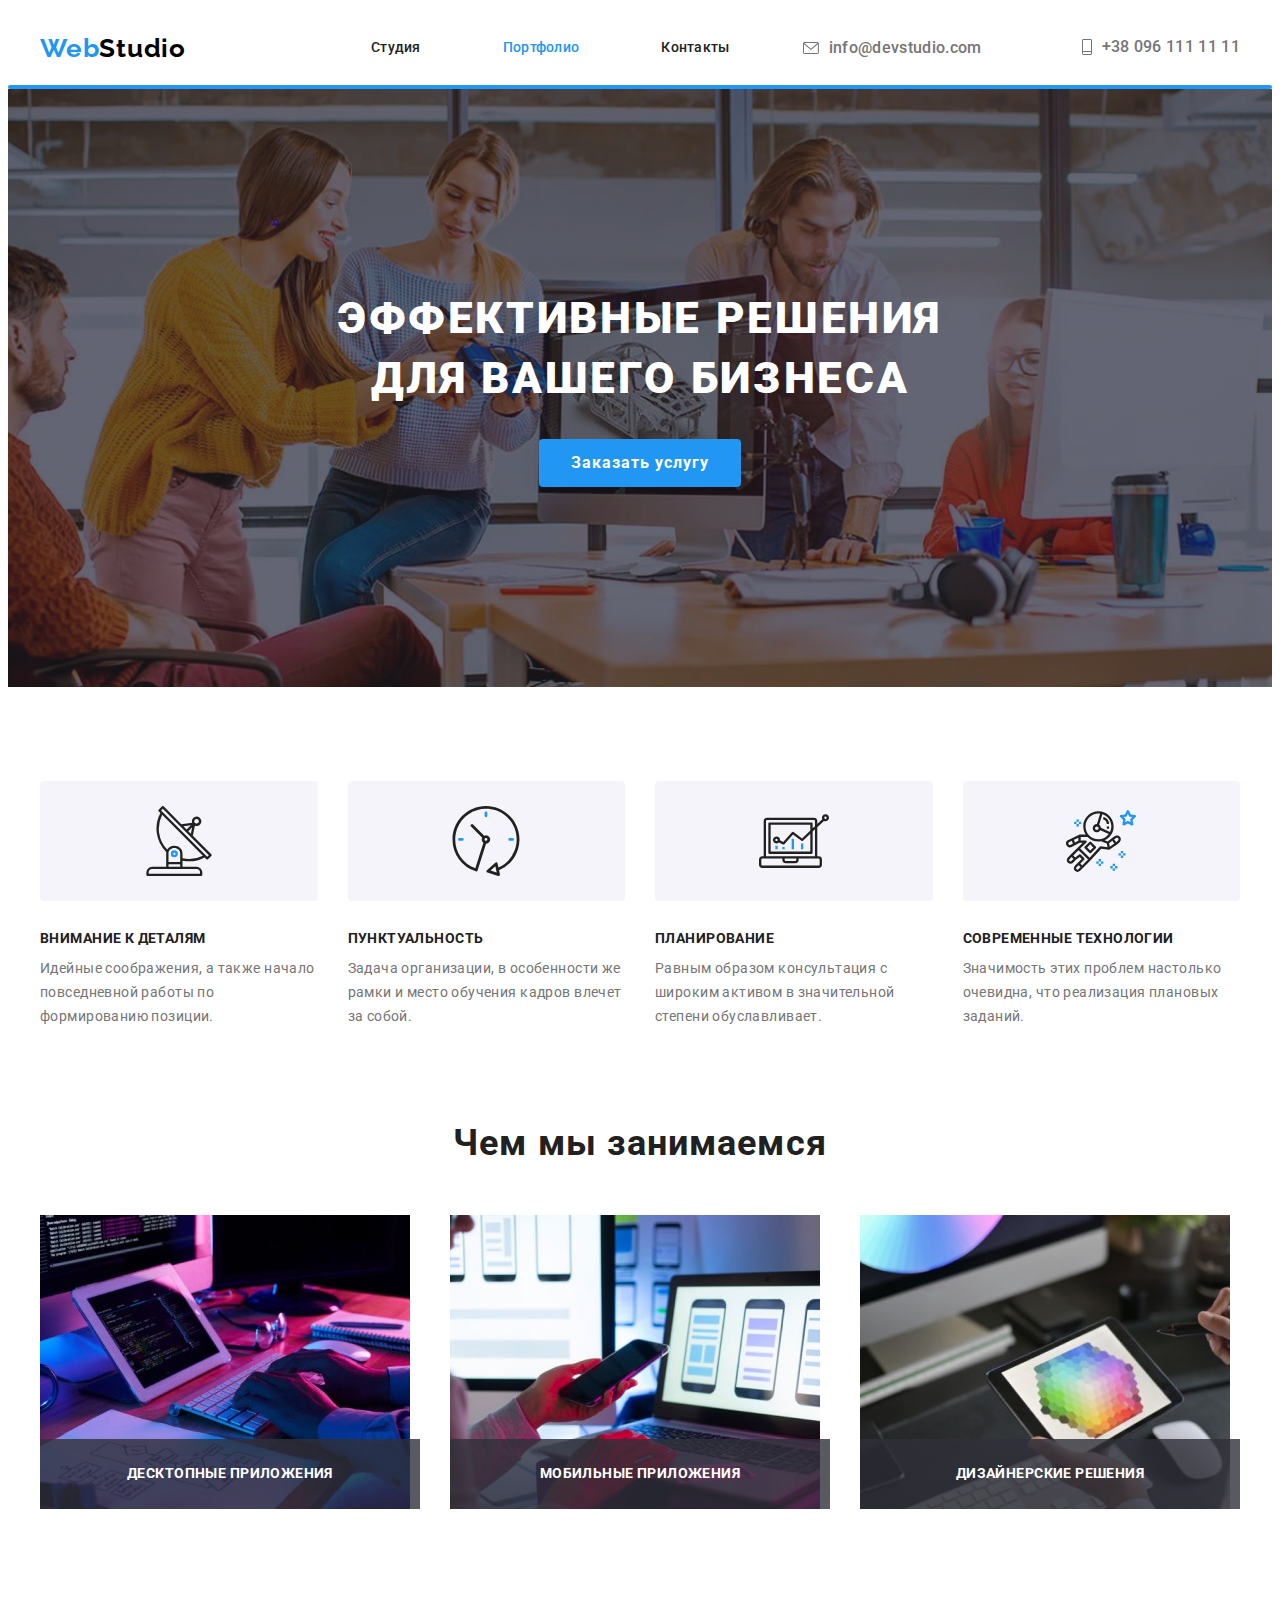
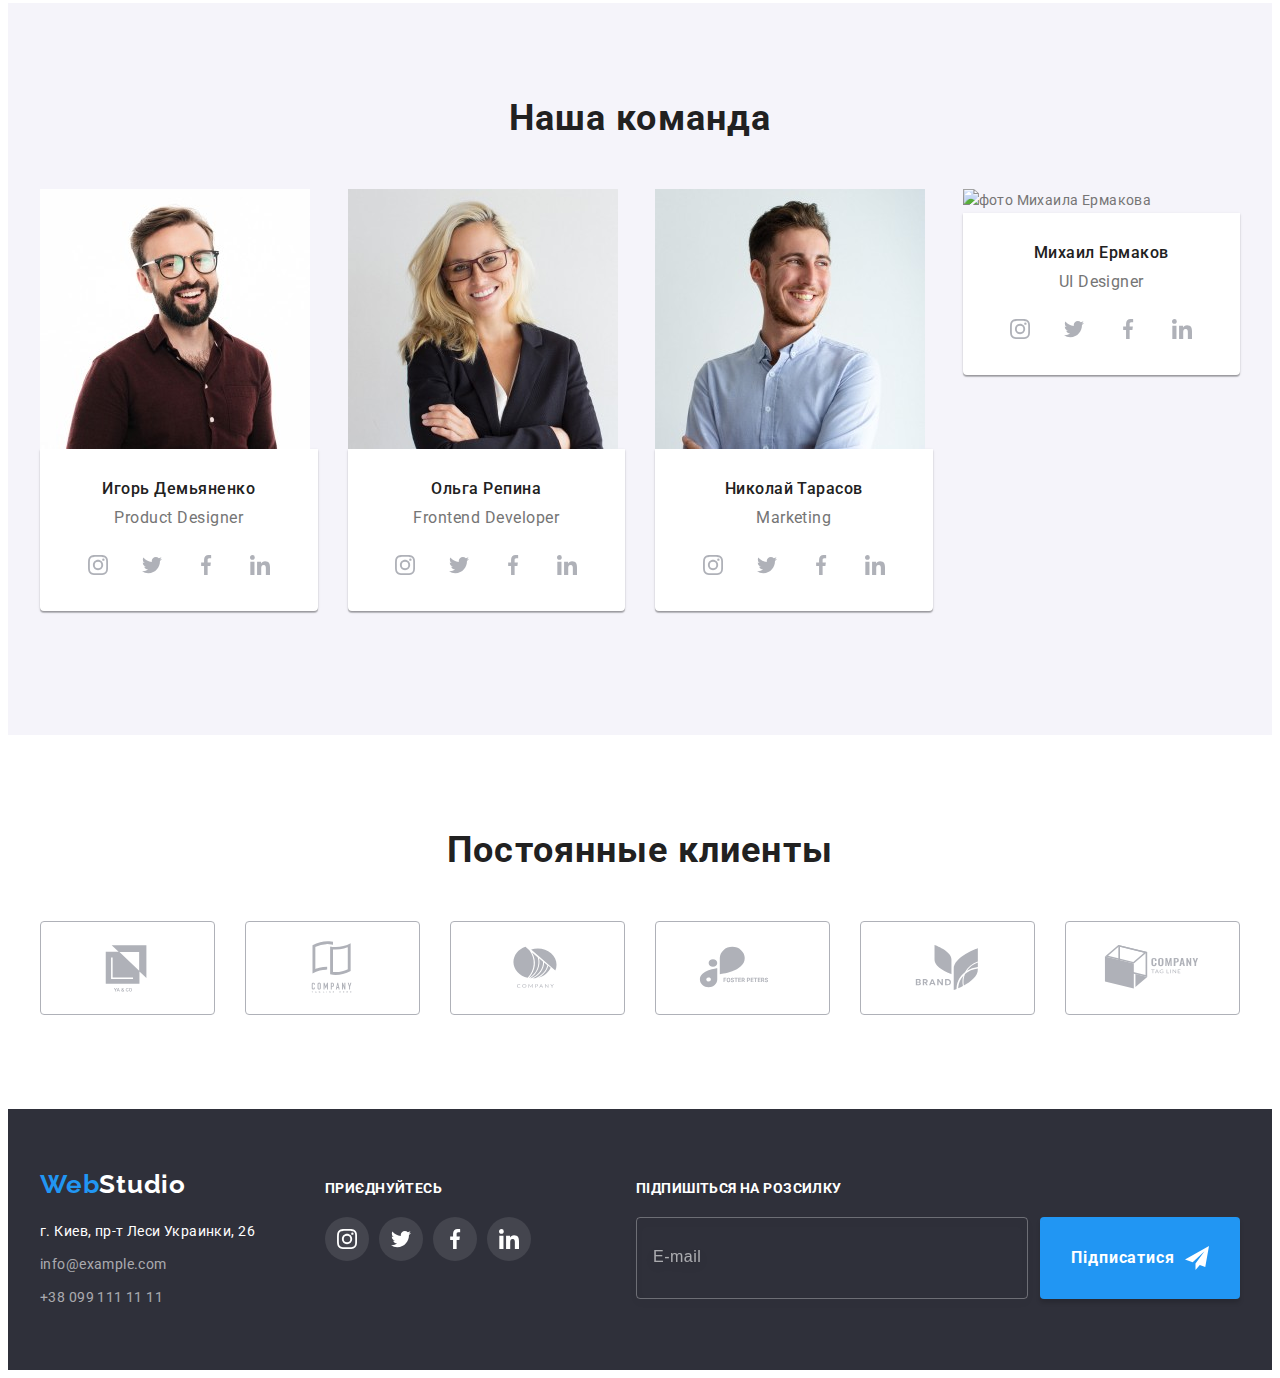
==== commit 088ae1a5: "fix mobile menu" ====
--- a/index.html
+++ b/index.html
@@ -27,163 +27,123 @@
     <!-- Header section  -->
     <header class="header">
       <div class="container header__container">
-        <a class="logo header__logo link" href="" lang="en"
-          >Web<span class="logo__text--upper">Studio</span>
-        </a>
-
-        <!-- Mobile menu -->
-
-        <button
-          type="button"
-          class="menu-button"
-          aria-expanded="false"
-          aria-controls="mobile-menu"
-          data-menu-button
-        >
-          <svg
-            class="menu-icon"
-            width="40"
-            height="40"
-            aria-label="Перемикач мобільного меню"
-            aria-controls="moile-menu"
+        <div class="header__mobile header--flex">
+          <a class="logo header__logo link" href="" lang="en"
+            >Web<span class="logo__text--upper">Studio</span>
+          </a>
+
+          <button
+            type="button"
+            class="menu-button"
+            aria-expanded="false"
+            aria-controls="mobile-menu"
+            data-menu-button
           >
-            <use
-              class="burger-icon"
-              href="./images/icons.svg#burger-icon"
-            ></use>
-            <use
-              class="close-mobile"
-              href="./images/icons.svg#close-mobile"
-            ></use>
-          </svg>
-        </button>
-
-        <!-- Mobile modal  -->
-
-        <div class="mobile-menu" id="mobile-menu" data-menu>
-          <nav class="nav">
-            <ul class="list nav__list">
-              <li class="nav__item">
+            <svg
+              width="40"
+              height="40"
+              aria-label="Перемикач мобільного меню"
+              aria-controls="mobile-menu"
+            >
+              <use
+                class="menu-button__burger-icon"
+                href="./images/icons.svg#burger-icon"
+              ></use>
+              <use
+                class="menu-button__close-mobile"
+                href="./images/icons.svg#close-mobile"
+              ></use>
+            </svg>
+          </button>
+
+          <div class="mobile-menu" id="mobile-menu" data-menu>
+            <nav class="nav nav--margin-left">
+              <ul class="list nav__list">
+                <li class="nav__item">
+                  <a class="link nav__link" href="./index.html">Студия </a>
+                </li>
+                <li class="nav__item">
+                  <a
+                    class="link nav__link nav__link--current-page"
+                    href="./portfolio.html"
+                    >Портфолио
+                  </a>
+                </li>
+                <li class="nav__item">
+                  <a class="link nav__link" href="">Контакты</a>
+                </li>
+              </ul>
+            </nav>
+
+            <ul class="list header__contact-list">
+              <li class="header__contact-item">
                 <a
-                  class="link nav__link nav__link--current-page"
-                  href="./index.html"
-                  >Студия
+                  class="link header__contact-link"
+                  href="mailto:info@devstudio.com"
+                >
+                  <svg class="header__icon" width="16" height="12">
+                    <use href="./images/icons.svg#envelope"></use>
+                  </svg>
+                  info@devstudio.com
                 </a>
               </li>
-              <li class="nav__item">
-                <a class="link nav__link" href="./portfolio.html">Портфолио </a>
-              </li>
-              <li class="nav__item">
-                <a class="link nav__link" href="">Контакты</a>
-              </li>
-            </ul>
-          </nav>
-
-          <div class="menu-bottom">
-            <ul class="list header__contact-list">
-              <li class="header__item">
+              <li class="header__contact-item">
                 <a class="link header__contact-link" href="tel:+380961111111">
+                  <svg class="header__icon" width="10" height="16">
+                    <use href="./images/icons.svg#phone"></use>
+                  </svg>
                   +38 096 111 11 11
                 </a>
               </li>
-              <li class="header__item">
-                <a
-                  class="link header__contact-link"
-                  href="mailto:info@devstudio.com"
-                  >info@devstudio.com
-                </a>
-              </li>
             </ul>
 
-            <ul class="social-list list">
-              <li class="social-list__item">
+            <ul class="mobile-social list">
+              <li class="mobile-social__list">
                 <a
                   href=""
                   target="_blank"
                   rel="noopener noreferrer"
-                  class="social-list__link link"
+                  class="mobile-social__link link"
                   aria-label="Instagram"
                 >
-                  <span class="social-list__desc">Instagram</span>
+                  Instagram
                 </a>
               </li>
-              <li class="social-list__item">
+              <li class="mobile-social__list">
                 <a
                   href=""
                   target="_blank"
                   rel="noopener noreferrer"
-                  class="social-list__link link"
+                  class="mobile-social__link link"
                   aria-label="Twitter"
                 >
-                  <span class="social-list__desc">Twitter</span></a
+                  Twitter</a
                 >
               </li>
-              <li class="social-list__item">
+              <li class="mobile-social__list">
                 <a
                   href=""
                   target="_blank"
                   rel="noopener noreferrer"
-                  class="social-list__link link"
+                  class="mobile-social__link link"
                   aria-label="Facebook"
                 >
-                  <span class="social-list__desc">Facebook</span></a
+                  Facebook</a
                 >
               </li>
-              <li class="social-list__item link">
+              <li class="mobile-social__list">
                 <a
                   href=""
                   target="_blank"
                   rel="noopener noreferrer"
-                  class="social-list__link link"
+                  class="mobile-social__link link"
                   aria-label="LinkedIn"
                 >
-                  <span class="social-list__desc">LinkedIn</span></a
+                  LinkedIn</a
                 >
               </li>
             </ul>
           </div>
-        </div>
-
-        <!-- Main menu -->
-        <div class="menu">
-          <nav class="nav">
-            <ul class="list nav__list">
-              <li class="nav__item">
-                <a
-                  class="link nav__link nav__link--current-page"
-                  href="./index.html"
-                  >Студия
-                </a>
-              </li>
-              <li class="nav__item">
-                <a class="link nav__link" href="./portfolio.html">Портфолио </a>
-              </li>
-              <li class="nav__item">
-                <a class="link nav__link" href="">Контакты</a>
-              </li>
-            </ul>
-          </nav>
-          <ul class="list header__contact-list">
-            <li class="header__item">
-              <a
-                class="link header__contact-link"
-                href="mailto:info@devstudio.com"
-              >
-                <svg class="header__icon" width="16" height="12">
-                  <use href="./images/icons.svg#envelope"></use>
-                </svg>
-                info@devstudio.com
-              </a>
-            </li>
-            <li class="header__item">
-              <a class="link header__contact-link" href="tel:+380961111111">
-                <svg class="header__icon" width="10" height="16">
-                  <use href="./images/icons.svg#phone"></use>
-                </svg>
-                +38 096 111 11 11
-              </a>
-            </li>
-          </ul>
         </div>
       </div>
     </header>
--- a/css/main.min.css
+++ b/css/main.min.css
@@ -1 +1 @@
-:root{--main-font: "Roboto", sans-serif;--secondary-font: "Raleway", sans-serif;--grey-text-cl: #757575;--black-text-cl: #212121;--white-text-cl: #FFFFFF;--accent-cl: #2196F3;--items-cl: #AFB1B8;--white-bg-cl: #FFFFFF;--black-bg-cl: #2F303A;--grey-bg-cl: #F5F4FA;--card-ov-bg: rgba(33, 150, 243, 0.9);--border-cl: #ECECEC;--card-gap: 30px;--card-item: 1;--animation: 250ms cubic-bezier(0.4, 0, 0.2, 1);--hero-gradient: linear-gradient(to right, rgba(47, 48, 58, 0.4), rgba(47, 48, 58, 0.4))}.visually-hidden{position:absolute;width:1px;height:1px;margin:-1px;border:0;padding:0;white-space:nowrap;-webkit-clip-path:inset(100%);clip-path:inset(100%);clip:rect(0 0 0 0);overflow:hidden}body{font-family:var(--main-font);color:var(--grey-text-cl);font-size:14px;line-height:1.71;letter-spacing:.03em}body.modal-open{overflow:hidden}h1,h2,h3,h4,p{margin:0}ul,ol{margin:0;padding:0}img{display:block;max-width:100%;height:auto}.link{text-decoration:none;color:currentColor}.list{list-style:none}.card-set{display:-webkit-box;display:-ms-flexbox;display:flex;-ms-flex-wrap:wrap;flex-wrap:wrap;margin-left:calc(-1*var(--card-gap));margin-top:calc(-1*var(--card-gap))}.card-item{margin-left:var(--card-gap);margin-top:var(--card-gap);-ms-flex-preferred-size:calc(100%/var(--card-item) - var(--card-gap));flex-basis:calc(100%/var(--card-item) - var(--card-gap))}.container{padding-left:15px;padding-right:15px;width:100%;margin-right:auto;margin-left:auto}@media screen and (min-width: 480px){.container{width:480px}}@media screen and (min-width: 768px){.container{width:768px}}@media screen and (min-width: 1200px){.container{width:1200px}}.section-title{font-weight:700;font-size:28px;line-height:1.17;letter-spacing:.03em;display:-webkit-box;display:-ms-flexbox;display:flex;-webkit-box-pack:center;-ms-flex-pack:center;justify-content:center;margin-bottom:30px}@media screen and (min-width: 1200px){.section-title{font-size:36px;margin-bottom:50px}}.title{color:var(--black-text-cl)}.overlay{max-width:1600px;margin-left:auto;margin-right:auto;background-image:var(--hero-gradient),url(../images/hero/hero-sm.jpg);background-repeat:no-repeat;background-size:cover;background-position:center}@media(min-device-pixel-ratio: 2),(-webkit-min-device-pixel-ratio: 2),(min-resolution: 192dpi),(min-resolution: 2dppx){.overlay{background-image:var(--hero-gradient),url(../images/hero/hero-sm@2x.jpg)}}@media(max-width: 767.98px){.overlay{background-image:var(--hero-gradient),url(../images/hero/hero-md.jpg);background-size:cover}}@media(max-width: 767.98px)and (min-device-pixel-ratio: 2),(max-width: 767.98px)and (-webkit-min-device-pixel-ratio: 2),(max-width: 767.98px)and (min-resolution: 192dpi),(max-width: 767.98px)and (min-resolution: 2dppx){.overlay{background-image:var(--hero-gradient),url(../images/hero/hero-md@2x.jpg)}}@media screen and (min-width: 768px){.overlay{background-image:var(--hero-gradient),url(../images/hero/hero-lg.jpg);background-size:cover}}@media screen and (min-width: 768px)and (min-device-pixel-ratio: 2),screen and (min-width: 768px)and (-webkit-min-device-pixel-ratio: 2),screen and (min-width: 768px)and (min-resolution: 192dpi),screen and (min-width: 768px)and (min-resolution: 2dppx){.overlay{background-image:var(--hero-gradient),url(../images/hero/hero-lg@2x.jpg)}}.logo{color:var(--accent-cl);font-family:var(--secondary-font);font-weight:700;line-height:1.17;font-size:24px;letter-spacing:.03em}@media screen and (min-width: 1200px){.logo{font-size:26px;line-height:1.19}}.logo__text--upper{color:#000}.logo__text--lower{color:var(--white-text-cl)}.btn{display:-webkit-box;display:-ms-flexbox;display:flex;-webkit-box-pack:center;-ms-flex-pack:center;justify-content:center;-webkit-box-align:center;-ms-flex-align:center;align-items:center;font-family:inherit;font-weight:700;font-size:16px;line-height:1.88;letter-spacing:.06em;color:var(--white-text-cl);-webkit-box-shadow:0px 4px 4px rgba(0,0,0,.15);box-shadow:0px 4px 4px rgba(0,0,0,.15);background-color:var(--accent-cl);cursor:pointer;text-align:center;border-radius:4px;padding:9px 32px;border:none;min-width:200px;-webkit-transition:background-color var(--animation);transition:background-color var(--animation)}.btn:hover,.btn:focus{background-color:#188ce8}.section{padding-top:60px;padding-bottom:60px}@media screen and (min-width: 1200px){.section{padding-top:94px;padding-bottom:94px}}.socials{display:-webkit-box;display:-ms-flexbox;display:flex;-webkit-box-pack:center;-ms-flex-pack:center;justify-content:center;gap:10px}.socials__link{display:-webkit-box;display:-ms-flexbox;display:flex;-webkit-box-align:center;-ms-flex-align:center;align-items:center;-webkit-box-pack:center;-ms-flex-pack:center;justify-content:center;width:44px;height:44px;border-radius:50%;fill:var(--items-cl);-webkit-transition:fill var(--animation),background-color var(--animation);transition:fill var(--animation),background-color var(--animation)}.socials__link:hover,.socials__link:focus{fill:var(--white-bg-cl);background-color:var(--accent-cl)}.backdrop{position:fixed;top:0;left:0;z-index:50;width:100%;height:100%;background-color:rgba(0,0,0,.2);opacity:1;-webkit-transition:opacity var(--animation),visibility var(--animation);transition:opacity var(--animation),visibility var(--animation)}.backdrop--is-hidden{opacity:0;visibility:hidden;pointer-events:none}.modal{position:absolute;min-width:528px;min-height:581px;top:50%;left:50%;padding:40px;-webkit-transform:translate(-50%, -50%) scale(1);transform:translate(-50%, -50%) scale(1);-webkit-transition:visibility var(--animation),-webkit-transform var(--animation);transition:visibility var(--animation),-webkit-transform var(--animation);transition:transform var(--animation),visibility var(--animation);transition:transform var(--animation),visibility var(--animation),-webkit-transform var(--animation);background-color:var(--white-bg-cl);-webkit-box-shadow:0px 1px 3px rgba(0,0,0,.12),0px 1px 1px rgba(0,0,0,.14),0px 2px 1px rgba(0,0,0,.2);box-shadow:0px 1px 3px rgba(0,0,0,.12),0px 1px 1px rgba(0,0,0,.14),0px 2px 1px rgba(0,0,0,.2);border-radius:4px}.modal__btn{position:absolute;top:8px;right:8px;display:-webkit-box;display:-ms-flexbox;display:flex;-webkit-box-align:center;-ms-flex-align:center;align-items:center;-webkit-box-pack:center;-ms-flex-pack:center;justify-content:center;width:30px;height:30px;padding:0;cursor:pointer;border-radius:50%;border:1px solid rgba(0,0,0,.1);background-color:var(--white-bg-cl);-webkit-transition:fill var(--animation);transition:fill var(--animation)}.modal__btn:hover,.modal__btn:focus{fill:var(--accent-cl)}.backdrop--is-hidden .modal{-webkit-transform:translate(-50%, -50%) scale(0.3);transform:translate(-50%, -50%) scale(0.3)}@media(max-width: 1199.98px){.form{-webkit-box-align:center;-ms-flex-align:center;align-items:center}}.form__input{background-color:rgba(0,0,0,0);padding:15px 16px;width:100%;height:50px;color:var(--white-text-cl);border:1px solid rgba(255,255,255,.3);-webkit-filter:drop-shadow(0px 4px 4px rgba(0, 0, 0, 0.15));filter:drop-shadow(0px 4px 4px rgba(0, 0, 0, 0.15));border-radius:4px}@media screen and (min-width: 768px){.form__input{width:450px}}@media screen and (min-width: 1200px){.form__input{width:358px}}.form__input::-webkit-input-placeholder{font-size:16px;line-height:1.25;-webkit-box-align:center;align-items:center;letter-spacing:.03em;color:rgba(255,255,255,.6)}.form__input::-moz-placeholder{font-size:16px;line-height:1.25;align-items:center;letter-spacing:.03em;color:rgba(255,255,255,.6)}.form__input:-ms-input-placeholder{font-size:16px;line-height:1.25;-ms-flex-align:center;align-items:center;letter-spacing:.03em;color:rgba(255,255,255,.6)}.form__input::-ms-input-placeholder{font-size:16px;line-height:1.25;-ms-flex-align:center;align-items:center;letter-spacing:.03em;color:rgba(255,255,255,.6)}.form__input::placeholder{font-size:16px;line-height:1.25;-webkit-box-align:center;-ms-flex-align:center;align-items:center;letter-spacing:.03em;color:rgba(255,255,255,.6)}.register-form{text-align:center}.register-form__title{display:block;margin-bottom:12px;font-weight:700;font-size:20px;line-height:1.15;text-align:center;letter-spacing:.03em;color:var(--black-text-cl)}.register-form__group{margin-bottom:20px}.register-form__wrap{display:-webkit-box;display:-ms-flexbox;display:flex;-webkit-box-orient:vertical;-webkit-box-direction:normal;-ms-flex-direction:column;flex-direction:column;margin-bottom:10px}.register-form__box{position:relative}.register-form__wrap:last-child{margin-bottom:20px}.register-form__input:focus,.register-form__input:hover{border-color:var(--accent-cl)}.register-form__Commentary:focus,.register-form__Commentary:hover{border-color:var(--accent-cl)}.register-form__input:focus+.register-form__icon,.register-form__input:hover+.register-form__icon{fill:var(--accent-cl)}.register-form__label{display:block;text-align:left;margin-bottom:4px;font-size:12px;line-height:1.1666666667;letter-spacing:.01em;color:var(--grey-text-cl)}.register-form__input{width:100%;height:40px;border:1px solid rgba(33,33,33,.2);border-radius:4px;padding:12px;padding-left:42px;outline:rgba(0,0,0,0);-webkit-transition:border-color var(--animation);transition:border-color var(--animation)}.register-form__icon{position:absolute;top:50%;-webkit-transform:translateY(-50%);transform:translateY(-50%);left:12px;-webkit-transition:fill var(--animation);transition:fill var(--animation)}.register-form__Commentary{width:100%;height:120px;border:1px solid rgba(33,33,33,.2);border-radius:4px;padding:12px 16px;outline:rgba(0,0,0,0);resize:none;-webkit-transition:border-color var(--animation);transition:border-color var(--animation)}.register-form textarea::-webkit-input-placeholder{font-weight:400;font-size:12px;line-height:1.1666666667;letter-spacing:.01em;color:rgba(117,117,117,.5)}.register-form textarea::-moz-placeholder{font-weight:400;font-size:12px;line-height:1.1666666667;letter-spacing:.01em;color:rgba(117,117,117,.5)}.register-form textarea:-ms-input-placeholder{font-weight:400;font-size:12px;line-height:1.1666666667;letter-spacing:.01em;color:rgba(117,117,117,.5)}.register-form textarea::-ms-input-placeholder{font-weight:400;font-size:12px;line-height:1.1666666667;letter-spacing:.01em;color:rgba(117,117,117,.5)}.register-form textarea::placeholder{font-weight:400;font-size:12px;line-height:1.1666666667;letter-spacing:.01em;color:rgba(117,117,117,.5)}.register-form__agreement{margin-bottom:30px}.register-form__btn{margin:0 auto}.agreement{display:-webkit-box;display:-ms-flexbox;display:flex;-webkit-box-align:center;-ms-flex-align:center;align-items:center;-webkit-box-pack:center;-ms-flex-pack:center;justify-content:center;gap:8px;cursor:pointer}.agreement__text{font-size:14px;line-height:1.7142857143;letter-spacing:.03em;-webkit-user-select:none;-moz-user-select:none;-ms-user-select:none;user-select:none;text-underline-position:under}.agreement__link{color:var(--accent-cl)}.agreement__icon--uncheck{-webkit-transition:fill var(--animation);transition:fill var(--animation)}.agreement__icon--check{opacity:0;-webkit-transition:opacity var(--animation);transition:opacity var(--animation)}.agreement__checkbox:checked+.agreement__icon .agreement__icon--uncheck{opacity:0;-webkit-transition:opacity var(--animation);transition:opacity var(--animation)}.agreement__checkbox:focus+.agreement__icon .agreement__icon--uncheck,.agreement__checkbox:hover+.agreement__icon .agreement__icon--uncheck{fill:var(--accent-cl)}.agreement__checkbox:checked+.agreement__icon .agreement__icon--check{opacity:1}.radio-btn{font-family:inherit;font-weight:500;font-size:16px;line-height:1.62;letter-spacing:.03em;color:var(--black-text-cl);background-color:var(--grey-bg-cl);cursor:pointer;text-align:center;border-radius:4px;border:none;padding:5px 22px;-webkit-transition:color var(--animation),background-color var(--animation),-webkit-box-shadow var(--animation);transition:color var(--animation),background-color var(--animation),-webkit-box-shadow var(--animation);transition:color var(--animation),background-color var(--animation),box-shadow var(--animation);transition:color var(--animation),background-color var(--animation),box-shadow var(--animation),-webkit-box-shadow var(--animation)}.radio-btn:hover,.radio-btn:focus{color:var(--white-text-cl);background-color:var(--accent-cl);-webkit-box-shadow:0px 3px 1px rgba(0,0,0,.1),0px 1px 2px rgba(0,0,0,.08),0px 2px 2px rgba(0,0,0,.12);box-shadow:0px 3px 1px rgba(0,0,0,.1),0px 1px 2px rgba(0,0,0,.08),0px 2px 2px rgba(0,0,0,.12)}.radio-btn--current{color:var(--white-text-cl);background-color:var(--accent-cl);-webkit-box-shadow:0px 3px 1px rgba(0,0,0,.1),0px 1px 2px rgba(0,0,0,.08),0px 2px 2px rgba(0,0,0,.12);box-shadow:0px 3px 1px rgba(0,0,0,.1),0px 1px 2px rgba(0,0,0,.08),0px 2px 2px rgba(0,0,0,.12)}.portfolio__list{gap:8px;display:-webkit-box;display:-ms-flexbox;display:flex;-ms-flex-wrap:wrap;flex-wrap:wrap}@media screen and (min-width: 480px){.portfolio__list{-webkit-box-pack:left;-ms-flex-pack:left;justify-content:left}}@media screen and (min-width: 768px){.portfolio__list{-webkit-box-pack:center;-ms-flex-pack:center;justify-content:center;margin-bottom:50px}}.nav__list{display:-webkit-box;display:-ms-flexbox;display:flex;-webkit-box-orient:vertical;-webkit-box-direction:normal;-ms-flex-direction:column;flex-direction:column;gap:32px;color:var(--black-text-cl)}@media screen and (min-width: 768px){.nav__list{-webkit-box-orient:horizontal;-webkit-box-direction:normal;-ms-flex-direction:row;flex-direction:row;-webkit-box-align:center;-ms-flex-align:center;align-items:center;gap:50px}}.nav__item{font-size:40px;line-height:1.17}@media screen and (min-width: 768px){.nav__item{font-size:14px;line-height:1.14}}.nav__link{-webkit-transition:color var(--animation);transition:color var(--animation)}@media screen and (min-width: 768px){.nav__link{display:-webkit-box;display:-ms-flexbox;display:flex;position:relative;-webkit-box-align:center;-ms-flex-align:center;align-items:center;padding-top:32px;padding-bottom:32px}}.nav__link:hover,.nav__link:focus{color:var(--accent-cl)}.nav__link--current-page{color:var(--accent-cl)}.nav__link--current-page::after{content:"";position:absolute;display:block;bottom:-1px;right:0;width:100%;height:4px;background-color:var(--accent-cl);border-radius:2px}@media(max-width: 767.98px){.nav__link--current-page::after{display:none}}.mobile-menu{position:fixed;top:0;left:0;display:-webkit-box;display:-ms-flexbox;display:flex;-webkit-box-orient:vertical;-webkit-box-direction:normal;-ms-flex-direction:column;flex-direction:column;width:100vw;height:100vh;padding:48px 40px;background-color:var(--white-bg-cl);-webkit-box-shadow:0px 4px 8px rgba(0,0,0,.04),0px 2px 4px rgba(0,0,0,.08),0px 1px 3px rgba(0,0,0,.16);box-shadow:0px 4px 8px rgba(0,0,0,.04),0px 2px 4px rgba(0,0,0,.08),0px 1px 3px rgba(0,0,0,.16);z-index:30;-webkit-transform:translateX(100%);transform:translateX(100%);-webkit-transition:-webkit-transform var(--animation);transition:-webkit-transform var(--animation);transition:transform var(--animation);transition:transform var(--animation), -webkit-transform var(--animation)}.mobile-menu.is-open{-webkit-transform:translateX(0);transform:translateX(0)}.menu-button{display:-webkit-box;display:-ms-flexbox;display:flex;-webkit-box-align:center;-ms-flex-align:center;align-items:center;margin:0;padding:0;margin-left:auto;z-index:40;min-width:40px;min-height:40px;border:none;background-color:rgba(0,0,0,0);cursor:pointer;-webkit-transition:fill var(--animation);transition:fill var(--animation)}@media(max-width: 767.98px){.menu-button{display:block}}@media screen and (min-width: 768px){.menu-button{display:none}}.menu-button:hover,.menu-button:focus{fill:var(--accent-cl)}.menu-button.is-open{position:fixed;top:10px;right:15px}.menu-button .close-mobile{display:none}.menu-button.is-open .close-mobile{display:block}.menu-button.is-open .burger-icon{display:none}.menu-button{margin-top:auto}.menu-bottom{margin-top:auto}@media(max-width: 767.98px){.social-list{display:-webkit-box;display:-ms-flexbox;display:flex;-ms-flex-wrap:wrap;flex-wrap:wrap;-webkit-box-align:center;-ms-flex-align:center;align-items:center;gap:20px;font-size:18px;line-height:1.2222222222;color:var(--accent-cl)}}@media(max-width: 767.98px){.social-list__item:not(:last-child){padding-right:10px;border-right-width:1px;border-right-style:solid;border-right-color:rgba(33,33,33,.2)}}.header{font-weight:500;line-height:1.14;letter-spacing:.02em;border-bottom:1px solid var(--border-cl)}.header__container{display:-webkit-box;display:-ms-flexbox;display:flex;-webkit-box-align:center;-ms-flex-align:center;align-items:center}@media(max-width: 767.98px){.header__contact-list{margin-bottom:64px}}@media(min-width: 768px)and (max-width: 1199.98px){.header__contact-list{margin-left:auto;font-size:12px;line-height:1.1666666667}}@media screen and (min-width: 1200px){.header__contact-list{display:-webkit-box;display:-ms-flexbox;display:flex;gap:50px;margin-left:auto;font-size:14px;line-height:1.1428571429;-webkit-box-align:center;-ms-flex-align:center;align-items:center}}@media(max-width: 767.98px){.header__item:first-child{margin-bottom:32px;font-size:34px;line-height:1.1764705882}}@media(min-width: 768px)and (max-width: 1199.98px){.header__item:first-child{margin-bottom:10px}}@media(max-width: 767.98px){.header__item:last-child{font-size:24px;line-height:1.1666666667}}.header__contact-link{-webkit-transition:color var(--animation);transition:color var(--animation)}@media(min-width: 768px)and (max-width: 1199.98px){.header__contact-link{display:-webkit-box;display:-ms-flexbox;display:flex;-webkit-box-align:center;-ms-flex-align:center;align-items:center;gap:8px}}@media screen and (min-width: 1200px){.header__contact-link{display:-webkit-box;display:-ms-flexbox;display:flex;position:relative;-webkit-box-align:center;-ms-flex-align:center;align-items:center;padding-top:32px;padding-bottom:32px}}.header__logo{margin-right:93px}.header__contact-link:hover,.header__contact-link:focus{color:var(--accent-cl)}.header__icon{margin-right:10px;fill:currentColor}@media(max-width: 767.98px){.menu{display:none}}.hero{padding-top:118px;padding-bottom:118px;text-align:center;background-color:var(--grey-text-cl)}@media screen and (min-width: 1200px){.hero{padding-top:200px;padding-bottom:200px}}.hero__title{font-weight:900;font-size:26px;line-height:1.61;letter-spacing:.06em;text-transform:uppercase;color:var(--white-text-cl);max-width:360px;margin-right:auto;margin-left:auto;margin-bottom:30px}@media screen and (min-width: 1200px){.hero__title{font-size:44px;line-height:1.36;max-width:696px}}.hero__btn{margin:0 auto}.about__title{font-weight:700;font-size:14px;line-height:1.14;letter-spacing:.03em;text-transform:uppercase;margin-bottom:10px}@media(max-width: 767.98px){.about__title{text-align:center}}.about__thumb{display:-webkit-box;display:-ms-flexbox;display:flex;background-color:var(--grey-bg-cl);border-radius:4px;margin-bottom:30px;height:120px;-webkit-box-pack:center;-ms-flex-pack:center;justify-content:center;-webkit-box-align:center;-ms-flex-align:center;align-items:center}@media screen and (min-width: 768px){.about{--card-item: 2}}@media screen and (min-width: 1200px){.about{--card-item: 4}}.work{padding-top:0}@media(max-width: 1199.98px){.work{display:none}}.work__thumb{position:relative}.work__desc{position:absolute;bottom:0;left:0;background-color:rgba(47,48,58,.8);width:100%;padding-top:27px;padding-bottom:27px;display:-webkit-box;display:-ms-flexbox;display:flex;-webkit-box-pack:center;-ms-flex-pack:center;justify-content:center}.work__text-desc{font-weight:700;line-height:1.14;text-transform:uppercase;color:var(--white-text-cl)}.work__list{--card-item: 3}.team{background-color:var(--grey-bg-cl)}@media screen and (min-width: 768px){.team{--card-item: 2}}@media screen and (min-width: 1200px){.team{--card-item: 4}}.team__content{text-align:center;padding-top:30px;padding-bottom:24px;background:var(--white-bg-cl);-webkit-box-shadow:0px 1px 3px rgba(0,0,0,.12),0px 1px 1px rgba(0,0,0,.14),0px 2px 1px rgba(0,0,0,.2);box-shadow:0px 1px 3px rgba(0,0,0,.12),0px 1px 1px rgba(0,0,0,.14),0px 2px 1px rgba(0,0,0,.2);border-radius:0px 0px 4px 4px}@media screen and (min-width: 1200px){.team__content{margin-bottom:30px}}.team__title{font-size:16px;font-weight:500;line-height:1.19;letter-spacing:.03em;margin-bottom:10px}.team__text{font-size:16px;line-height:1.19;letter-spacing:.03em;margin-bottom:16px}.clients__list{display:-webkit-box;display:-ms-flexbox;display:flex;--card-item: 2}@media screen and (min-width: 768px){.clients__list{--card-item: 3}}@media screen and (min-width: 1200px){.clients__list{--card-item: 6}}.clients__link{display:-webkit-box;display:-ms-flexbox;display:flex;border:1px solid currentColor;border-radius:4px;height:92px;-webkit-box-align:center;-ms-flex-align:center;align-items:center;-webkit-box-pack:center;-ms-flex-pack:center;justify-content:center;color:var(--items-cl);-webkit-transition:color var(--animation);transition:color var(--animation)}.clients__icon{fill:currentColor}.clients__link:hover,.clients__link:focus{color:var(--accent-cl)}.footer{background-color:var(--black-bg-cl);padding-top:60px;padding-bottom:60px}@media(max-width: 1199.98px){.footer{text-align:center}}.footer__contacts{font-style:normal;color:rgba(255,255,255,.6)}.footer__container{display:-webkit-box;display:-ms-flexbox;display:flex;-webkit-box-orient:vertical;-webkit-box-direction:normal;-ms-flex-direction:column;flex-direction:column;gap:60px}@media screen and (min-width: 1200px){.footer__container{display:-webkit-box;display:-ms-flexbox;display:flex;gap:70px;-webkit-box-align:baseline;-ms-flex-align:baseline;align-items:baseline;-webkit-box-orient:horizontal;-webkit-box-direction:normal;-ms-flex-direction:row;flex-direction:row}}@media(max-width: 767.98px){.footer__wrap{display:-webkit-box;display:-ms-flexbox;display:flex;-webkit-box-orient:vertical;-webkit-box-direction:normal;-ms-flex-direction:column;flex-direction:column;gap:60px}}@media(min-width: 768px)and (max-width: 1199.98px){.footer__wrap{display:-webkit-box;display:-ms-flexbox;display:flex;-webkit-box-pack:center;-ms-flex-pack:center;justify-content:center;gap:165px}}@media screen and (min-width: 1200px){.footer__wrap{display:-webkit-box;display:-ms-flexbox;display:flex;-webkit-box-align:baseline;-ms-flex-align:baseline;align-items:baseline;gap:70px}}@media(max-width: 1199.98px){.footer__form-field{display:-webkit-box;display:-ms-flexbox;display:flex;-webkit-box-orient:vertical;-webkit-box-direction:normal;-ms-flex-direction:column;flex-direction:column;gap:20px;-webkit-box-align:center;-ms-flex-align:center;align-items:center}}@media screen and (min-width: 1200px){.footer__form-field{display:-webkit-box;display:-ms-flexbox;display:flex;gap:12px}}.footer__logo{display:inline-block;margin-bottom:20px}.footer__list{margin-bottom:9px}.footer__list:last-child{margin-bottom:0}.footer__link--transparent{-webkit-transition:color var(--animation);transition:color var(--animation)}.footer__link--transparent:hover,.footer__link--transparent:focus{color:var(--white-text-cl)}.footer__link{color:var(--white-text-cl)}@media screen and (min-width: 1200px){.footer__form{margin-left:auto}}.footer__text{display:-webkit-box;display:-ms-flexbox;display:flex;font-weight:700;font-size:14px;line-height:1.14;letter-spacing:.03em;text-transform:uppercase;margin-bottom:10px;color:var(--white-text-cl);margin-bottom:20px}@media(max-width: 1199.98px){.footer__text{-webkit-box-pack:center;-ms-flex-pack:center;justify-content:center}}.footer__socials{background-color:rgba(255,255,255,.1);fill:var(--white-text-cl)}.footer__btn{margin:0 auto;padding:10px 28px;gap:10px}.projects{--card-item: 1}@media screen and (min-width: 768px){.projects{--card-item: 2}}@media screen and (min-width: 1200px){.projects{--card-item: 3}}.projects__content{padding-top:20px;padding-left:24px;padding-bottom:20px;padding-right:24px;border-top:none;border-right:1px solid #eee;border-bottom:1px solid #eee;border-left:1px solid #eee}.projects__title{font-weight:700;font-size:18px;line-height:2;letter-spacing:.06em;color:var(--black-text-cl);margin-bottom:4px}.projects__desc{font-size:16px;line-height:1.88}.projects__link{display:block;-webkit-transition:-webkit-box-shadow var(--animation);transition:-webkit-box-shadow var(--animation);transition:box-shadow var(--animation);transition:box-shadow var(--animation), -webkit-box-shadow var(--animation)}.projects__link:hover,.projects__link:focus{-webkit-box-shadow:0px 1px 1px rgba(0,0,0,.12),0px 4px 4px rgba(0,0,0,.06),1px 4px 6px rgba(0,0,0,.16);box-shadow:0px 1px 1px rgba(0,0,0,.12),0px 4px 4px rgba(0,0,0,.06),1px 4px 6px rgba(0,0,0,.16)}.projects__link:hover .projects__overlay,.projects__link:focus .projects__overlay{-webkit-transform:translateY(0);transform:translateY(0)}.projects__card{position:relative;overflow:hidden}.projects__overlay{position:absolute;top:0;left:0;display:-webkit-box;display:-ms-flexbox;display:flex;-webkit-box-align:center;-ms-flex-align:center;align-items:center;-webkit-box-pack:center;-ms-flex-pack:center;justify-content:center;-webkit-transform:translateY(100%);transform:translateY(100%);width:100%;height:100%;background-color:var(--card-ov-bg);-webkit-transition:-webkit-transform var(--animation);transition:-webkit-transform var(--animation);transition:transform var(--animation);transition:transform var(--animation), -webkit-transform var(--animation)}.projects__text{font-size:18px;line-height:1.55;padding:63px 24px;color:var(--white-text-cl)}/*# sourceMappingURL=main.min.css.map */+:root{--main-font: "Roboto", sans-serif;--secondary-font: "Raleway", sans-serif;--grey-text-cl: #757575;--black-text-cl: #212121;--white-text-cl: #FFFFFF;--accent-cl: #2196F3;--items-cl: #AFB1B8;--white-bg-cl: #FFFFFF;--black-bg-cl: #2F303A;--grey-bg-cl: #F5F4FA;--card-ov-bg: rgba(33, 150, 243, 0.9);--border-cl: #ECECEC;--card-gap: 30px;--card-item: 1;--animation: 250ms cubic-bezier(0.4, 0, 0.2, 1);--hero-gradient: linear-gradient(to right, rgba(47, 48, 58, 0.4), rgba(47, 48, 58, 0.4))}.visually-hidden{position:absolute;width:1px;height:1px;margin:-1px;border:0;padding:0;white-space:nowrap;-webkit-clip-path:inset(100%);clip-path:inset(100%);clip:rect(0 0 0 0);overflow:hidden}body{font-family:var(--main-font);color:var(--grey-text-cl);font-size:14px;line-height:1.71;letter-spacing:.03em}body.modal-open{overflow:hidden}h1,h2,h3,h4,p{margin:0}ul,ol{margin:0;padding:0}img{display:block;max-width:100%;height:auto}.link{text-decoration:none;color:currentColor}.list{list-style:none}.card-set{display:-webkit-box;display:-ms-flexbox;display:flex;-ms-flex-wrap:wrap;flex-wrap:wrap;margin-left:calc(-1*var(--card-gap));margin-top:calc(-1*var(--card-gap))}.card-item{margin-left:var(--card-gap);margin-top:var(--card-gap);-ms-flex-preferred-size:calc(100%/var(--card-item) - var(--card-gap));flex-basis:calc(100%/var(--card-item) - var(--card-gap))}.container{padding-left:15px;padding-right:15px;width:100%;margin-right:auto;margin-left:auto}@media screen and (min-width: 480px){.container{width:480px}}@media screen and (min-width: 768px){.container{width:768px}}@media screen and (min-width: 1200px){.container{width:1200px}}.section-title{font-weight:700;font-size:28px;line-height:1.17;letter-spacing:.03em;display:-webkit-box;display:-ms-flexbox;display:flex;-webkit-box-pack:center;-ms-flex-pack:center;justify-content:center;margin-bottom:30px}@media screen and (min-width: 1200px){.section-title{font-size:36px;margin-bottom:50px}}.title{color:var(--black-text-cl)}.overlay{max-width:1600px;margin-left:auto;margin-right:auto;background-image:var(--hero-gradient),url(../images/hero/hero-sm.jpg);background-repeat:no-repeat;background-size:cover;background-position:center}@media(min-device-pixel-ratio: 2),(-webkit-min-device-pixel-ratio: 2),(min-resolution: 192dpi),(min-resolution: 2dppx){.overlay{background-image:var(--hero-gradient),url(../images/hero/hero-sm@2x.jpg)}}@media(max-width: 767.98px){.overlay{background-image:var(--hero-gradient),url(../images/hero/hero-md.jpg);background-size:cover}}@media(max-width: 767.98px)and (min-device-pixel-ratio: 2),(max-width: 767.98px)and (-webkit-min-device-pixel-ratio: 2),(max-width: 767.98px)and (min-resolution: 192dpi),(max-width: 767.98px)and (min-resolution: 2dppx){.overlay{background-image:var(--hero-gradient),url(../images/hero/hero-md@2x.jpg)}}@media screen and (min-width: 768px){.overlay{background-image:var(--hero-gradient),url(../images/hero/hero-lg.jpg);background-size:cover}}@media screen and (min-width: 768px)and (min-device-pixel-ratio: 2),screen and (min-width: 768px)and (-webkit-min-device-pixel-ratio: 2),screen and (min-width: 768px)and (min-resolution: 192dpi),screen and (min-width: 768px)and (min-resolution: 2dppx){.overlay{background-image:var(--hero-gradient),url(../images/hero/hero-lg@2x.jpg)}}.logo{color:var(--accent-cl);font-family:var(--secondary-font);font-weight:700;line-height:1.17;font-size:24px;letter-spacing:.03em}@media screen and (min-width: 1200px){.logo{font-size:26px;line-height:1.19}}.logo__text--upper{color:#000}.logo__text--lower{color:var(--white-text-cl)}.btn{display:-webkit-box;display:-ms-flexbox;display:flex;-webkit-box-pack:center;-ms-flex-pack:center;justify-content:center;-webkit-box-align:center;-ms-flex-align:center;align-items:center;font-family:inherit;font-weight:700;font-size:16px;line-height:1.88;letter-spacing:.06em;color:var(--white-text-cl);-webkit-box-shadow:0px 4px 4px rgba(0,0,0,.15);box-shadow:0px 4px 4px rgba(0,0,0,.15);background-color:var(--accent-cl);cursor:pointer;text-align:center;border-radius:4px;padding:9px 32px;border:none;min-width:200px;-webkit-transition:background-color var(--animation);transition:background-color var(--animation)}.btn:hover,.btn:focus{background-color:#188ce8}.section{padding-top:60px;padding-bottom:60px}@media screen and (min-width: 1200px){.section{padding-top:94px;padding-bottom:94px}}.socials{display:-webkit-box;display:-ms-flexbox;display:flex;-webkit-box-pack:center;-ms-flex-pack:center;justify-content:center;gap:10px}.socials__link{display:-webkit-box;display:-ms-flexbox;display:flex;-webkit-box-align:center;-ms-flex-align:center;align-items:center;-webkit-box-pack:center;-ms-flex-pack:center;justify-content:center;width:44px;height:44px;border-radius:50%;fill:var(--items-cl);-webkit-transition:fill var(--animation),background-color var(--animation);transition:fill var(--animation),background-color var(--animation)}.socials__link:hover,.socials__link:focus{fill:var(--white-bg-cl);background-color:var(--accent-cl)}.backdrop{position:fixed;top:0;left:0;z-index:50;width:100%;height:100%;background-color:rgba(0,0,0,.2);opacity:1;-webkit-transition:opacity var(--animation),visibility var(--animation);transition:opacity var(--animation),visibility var(--animation)}.backdrop--is-hidden{opacity:0;visibility:hidden;pointer-events:none}.modal{position:absolute;min-width:528px;min-height:581px;top:50%;left:50%;padding:40px;-webkit-transform:translate(-50%, -50%) scale(1);transform:translate(-50%, -50%) scale(1);-webkit-transition:visibility var(--animation),-webkit-transform var(--animation);transition:visibility var(--animation),-webkit-transform var(--animation);transition:transform var(--animation),visibility var(--animation);transition:transform var(--animation),visibility var(--animation),-webkit-transform var(--animation);background-color:var(--white-bg-cl);-webkit-box-shadow:0px 1px 3px rgba(0,0,0,.12),0px 1px 1px rgba(0,0,0,.14),0px 2px 1px rgba(0,0,0,.2);box-shadow:0px 1px 3px rgba(0,0,0,.12),0px 1px 1px rgba(0,0,0,.14),0px 2px 1px rgba(0,0,0,.2);border-radius:4px}.modal__btn{position:absolute;top:8px;right:8px;display:-webkit-box;display:-ms-flexbox;display:flex;-webkit-box-align:center;-ms-flex-align:center;align-items:center;-webkit-box-pack:center;-ms-flex-pack:center;justify-content:center;width:30px;height:30px;padding:0;cursor:pointer;border-radius:50%;border:1px solid rgba(0,0,0,.1);background-color:var(--white-bg-cl);-webkit-transition:fill var(--animation);transition:fill var(--animation)}.modal__btn:hover,.modal__btn:focus{fill:var(--accent-cl)}.backdrop--is-hidden .modal{-webkit-transform:translate(-50%, -50%) scale(0.3);transform:translate(-50%, -50%) scale(0.3)}@media(max-width: 1199.98px){.form{-webkit-box-align:center;-ms-flex-align:center;align-items:center}}.form__input{background-color:rgba(0,0,0,0);padding:15px 16px;width:100%;height:50px;color:var(--white-text-cl);border:1px solid rgba(255,255,255,.3);-webkit-filter:drop-shadow(0px 4px 4px rgba(0, 0, 0, 0.15));filter:drop-shadow(0px 4px 4px rgba(0, 0, 0, 0.15));border-radius:4px}@media screen and (min-width: 768px){.form__input{width:450px}}@media screen and (min-width: 1200px){.form__input{width:358px}}.form__input::-webkit-input-placeholder{font-size:16px;line-height:1.25;-webkit-box-align:center;align-items:center;letter-spacing:.03em;color:rgba(255,255,255,.6)}.form__input::-moz-placeholder{font-size:16px;line-height:1.25;align-items:center;letter-spacing:.03em;color:rgba(255,255,255,.6)}.form__input:-ms-input-placeholder{font-size:16px;line-height:1.25;-ms-flex-align:center;align-items:center;letter-spacing:.03em;color:rgba(255,255,255,.6)}.form__input::-ms-input-placeholder{font-size:16px;line-height:1.25;-ms-flex-align:center;align-items:center;letter-spacing:.03em;color:rgba(255,255,255,.6)}.form__input::placeholder{font-size:16px;line-height:1.25;-webkit-box-align:center;-ms-flex-align:center;align-items:center;letter-spacing:.03em;color:rgba(255,255,255,.6)}.register-form{text-align:center}.register-form__title{display:block;margin-bottom:12px;font-weight:700;font-size:20px;line-height:1.15;text-align:center;letter-spacing:.03em;color:var(--black-text-cl)}.register-form__group{margin-bottom:20px}.register-form__wrap{display:-webkit-box;display:-ms-flexbox;display:flex;-webkit-box-orient:vertical;-webkit-box-direction:normal;-ms-flex-direction:column;flex-direction:column;margin-bottom:10px}.register-form__box{position:relative}.register-form__wrap:last-child{margin-bottom:20px}.register-form__input:focus,.register-form__input:hover{border-color:var(--accent-cl)}.register-form__Commentary:focus,.register-form__Commentary:hover{border-color:var(--accent-cl)}.register-form__input:focus+.register-form__icon,.register-form__input:hover+.register-form__icon{fill:var(--accent-cl)}.register-form__label{display:block;text-align:left;margin-bottom:4px;font-size:12px;line-height:1.1666666667;letter-spacing:.01em;color:var(--grey-text-cl)}.register-form__input{width:100%;height:40px;border:1px solid rgba(33,33,33,.2);border-radius:4px;padding:12px;padding-left:42px;outline:rgba(0,0,0,0);-webkit-transition:border-color var(--animation);transition:border-color var(--animation)}.register-form__icon{position:absolute;top:50%;-webkit-transform:translateY(-50%);transform:translateY(-50%);left:12px;-webkit-transition:fill var(--animation);transition:fill var(--animation)}.register-form__Commentary{width:100%;height:120px;border:1px solid rgba(33,33,33,.2);border-radius:4px;padding:12px 16px;outline:rgba(0,0,0,0);resize:none;-webkit-transition:border-color var(--animation);transition:border-color var(--animation)}.register-form textarea::-webkit-input-placeholder{font-weight:400;font-size:12px;line-height:1.1666666667;letter-spacing:.01em;color:rgba(117,117,117,.5)}.register-form textarea::-moz-placeholder{font-weight:400;font-size:12px;line-height:1.1666666667;letter-spacing:.01em;color:rgba(117,117,117,.5)}.register-form textarea:-ms-input-placeholder{font-weight:400;font-size:12px;line-height:1.1666666667;letter-spacing:.01em;color:rgba(117,117,117,.5)}.register-form textarea::-ms-input-placeholder{font-weight:400;font-size:12px;line-height:1.1666666667;letter-spacing:.01em;color:rgba(117,117,117,.5)}.register-form textarea::placeholder{font-weight:400;font-size:12px;line-height:1.1666666667;letter-spacing:.01em;color:rgba(117,117,117,.5)}.register-form__agreement{margin-bottom:30px}.register-form__btn{margin:0 auto}.agreement{display:-webkit-box;display:-ms-flexbox;display:flex;-webkit-box-align:center;-ms-flex-align:center;align-items:center;-webkit-box-pack:center;-ms-flex-pack:center;justify-content:center;gap:8px;cursor:pointer}.agreement__text{font-size:14px;line-height:1.7142857143;letter-spacing:.03em;-webkit-user-select:none;-moz-user-select:none;-ms-user-select:none;user-select:none;text-underline-position:under}.agreement__link{color:var(--accent-cl)}.agreement__icon--uncheck{-webkit-transition:fill var(--animation);transition:fill var(--animation)}.agreement__icon--check{opacity:0;-webkit-transition:opacity var(--animation);transition:opacity var(--animation)}.agreement__checkbox:checked+.agreement__icon .agreement__icon--uncheck{opacity:0;-webkit-transition:opacity var(--animation);transition:opacity var(--animation)}.agreement__checkbox:focus+.agreement__icon .agreement__icon--uncheck,.agreement__checkbox:hover+.agreement__icon .agreement__icon--uncheck{fill:var(--accent-cl)}.agreement__checkbox:checked+.agreement__icon .agreement__icon--check{opacity:1}.radio-btn{font-family:inherit;font-weight:500;font-size:16px;line-height:1.62;letter-spacing:.03em;color:var(--black-text-cl);background-color:var(--grey-bg-cl);cursor:pointer;text-align:center;border-radius:4px;border:none;padding:5px 22px;-webkit-transition:color var(--animation),background-color var(--animation),-webkit-box-shadow var(--animation);transition:color var(--animation),background-color var(--animation),-webkit-box-shadow var(--animation);transition:color var(--animation),background-color var(--animation),box-shadow var(--animation);transition:color var(--animation),background-color var(--animation),box-shadow var(--animation),-webkit-box-shadow var(--animation)}.radio-btn:hover,.radio-btn:focus{color:var(--white-text-cl);background-color:var(--accent-cl);-webkit-box-shadow:0px 3px 1px rgba(0,0,0,.1),0px 1px 2px rgba(0,0,0,.08),0px 2px 2px rgba(0,0,0,.12);box-shadow:0px 3px 1px rgba(0,0,0,.1),0px 1px 2px rgba(0,0,0,.08),0px 2px 2px rgba(0,0,0,.12)}.radio-btn--current{color:var(--white-text-cl);background-color:var(--accent-cl);-webkit-box-shadow:0px 3px 1px rgba(0,0,0,.1),0px 1px 2px rgba(0,0,0,.08),0px 2px 2px rgba(0,0,0,.12);box-shadow:0px 3px 1px rgba(0,0,0,.1),0px 1px 2px rgba(0,0,0,.08),0px 2px 2px rgba(0,0,0,.12)}.portfolio__list{gap:8px;display:-webkit-box;display:-ms-flexbox;display:flex;-ms-flex-wrap:wrap;flex-wrap:wrap}@media screen and (min-width: 480px){.portfolio__list{-webkit-box-pack:left;-ms-flex-pack:left;justify-content:left}}@media screen and (min-width: 768px){.portfolio__list{-webkit-box-pack:center;-ms-flex-pack:center;justify-content:center;margin-bottom:50px}}.nav__list{display:-webkit-box;display:-ms-flexbox;display:flex;-webkit-box-orient:vertical;-webkit-box-direction:normal;-ms-flex-direction:column;flex-direction:column;gap:32px;-webkit-box-align:start;-ms-flex-align:start;align-items:flex-start;font-weight:500;font-size:40px;line-height:1.18;text-align:center;letter-spacing:.02em}@media screen and (min-width: 768px){.nav__list{-webkit-box-orient:horizontal;-webkit-box-direction:normal;-ms-flex-direction:row;flex-direction:row;font-size:14px;line-height:1.14;letter-spacing:.02em}}@media screen and (min-width: 1200px){.nav__item:not(:last-child){margin-right:50px}}.nav__link{display:block;color:var(--black-text-cl);-webkit-transition:color var(--animation);transition:color var(--animation)}@media screen and (min-width: 768px){.nav__link{padding-top:32px;padding-bottom:32px}}.nav__link:hover,.nav__link:focus{color:var(--accent-cl)}.nav__link--current-page{color:var(--accent-cl)}.nav__link--current-page::after{content:"";position:absolute;display:block;bottom:-1px;right:0;width:100%;height:4px;background-color:var(--accent-cl);border-radius:2px}@media(max-width: 767.98px){.nav__link--current-page::after{display:none}}.nav--margin-left{margin-left:0}@media screen and (min-width: 768px){.nav--margin-left{margin-left:88px}}@media screen and (min-width: 1200px){.nav--margin-left{margin-left:92px}}.mobile-menu{text-align:left;padding:48px 40px;background-color:var(--white-bg-cl);-webkit-box-shadow:0px 4px 8px rgba(0,0,0,.04),0px 2px 4px rgba(0,0,0,.08),0px 1px 3px rgba(0,0,0,.16);box-shadow:0px 4px 8px rgba(0,0,0,.04),0px 2px 4px rgba(0,0,0,.08),0px 1px 3px rgba(0,0,0,.16);z-index:30;-webkit-transition:-webkit-transform var(--animation);transition:-webkit-transform var(--animation);transition:transform var(--animation);transition:transform var(--animation), -webkit-transform var(--animation)}.mobile-menu.is-open{display:-webkit-box;display:-ms-flexbox;display:flex;-webkit-box-orient:vertical;-webkit-box-direction:normal;-ms-flex-direction:column;flex-direction:column;-webkit-box-align:start;-ms-flex-align:start;align-items:flex-start;-webkit-transform:translateX(0);transform:translateX(0);opacity:1}@media(max-width: 767.98px){.mobile-menu{display:none;position:fixed;top:0;left:0;width:100vw;height:100vh;-webkit-transform:translateX(100%);transform:translateX(100%);opacity:0}}@media screen and (min-width: 768px){.mobile-menu{display:-webkit-box;display:-ms-flexbox;display:flex;-webkit-box-align:center;-ms-flex-align:center;align-items:center;-webkit-box-pack:justify;-ms-flex-pack:justify;justify-content:space-between;-webkit-box-shadow:none;box-shadow:none;-webkit-box-flex:1;-ms-flex-positive:1;flex-grow:1;padding:0}}.menu-button{display:inline-block;position:absolute;top:10px;right:10px;margin:0;padding:0;border:none;background-color:rgba(0,0,0,0);-webkit-box-align:center;-ms-flex-align:center;align-items:center;margin-left:auto;z-index:40;min-width:40px;min-height:40px;cursor:pointer;-webkit-transition:color var(--animation);transition:color var(--animation)}.menu-button.is-open{position:fixed}.menu-button:hover,.menu-button:focus{color:var(--accent-cl)}@media screen and (min-width: 768px){.menu-button{display:none}}.menu-button__burger-icon{display:block;fill:currentColor}.menu-button.is-open .menu-button__burger-icon{display:none}.menu-button__close-mobile{display:none;fill:currentColor}.menu-button.is-open .menu-button__close-mobile{display:block}.mobile-social{display:none}@media(max-width: 767.98px){.mobile-social{display:-webkit-box;display:-ms-flexbox;display:flex;margin-top:64px}}.mobile-social__list{padding-left:10px;padding-right:10px;border-right:1px solid rgba(33,33,33,.2)}.mobile-social__list:last-child{border:0;padding-right:0}.mobile-social__list:first-child{padding-left:0}.mobile-social__link{font-weight:500;font-size:12px;line-height:1.22;letter-spacing:.02em;color:var(--accent-cl)}@media screen and (min-width: 480px){.mobile-social__link{font-size:18px}}.header{position:relative;border-bottom:1px solid var(--border-cl)}@media(max-width: 767.98px){.header__mobile{min-height:60px;display:-webkit-box;display:-ms-flexbox;display:flex;-webkit-box-align:center;-ms-flex-align:center;align-items:center;-webkit-box-pack:justify;-ms-flex-pack:justify;justify-content:space-between}}.header__contact-list{display:-webkit-box;display:-ms-flexbox;display:flex}@media(max-width: 767.98px){.header__contact-list{-webkit-box-orient:vertical;-webkit-box-direction:reverse;-ms-flex-direction:column-reverse;flex-direction:column-reverse;-webkit-box-align:start;-ms-flex-align:start;align-items:flex-start;gap:32px;margin-top:auto}}@media(min-width: 768px)and (max-width: 1199.98px){.header__contact-list{-webkit-box-orient:vertical;-webkit-box-direction:normal;-ms-flex-direction:column;flex-direction:column;gap:10px;font-weight:500;font-size:14px;line-height:1.14;letter-spacing:.02em;margin-left:auto}}@media screen and (min-width: 1200px){.header__contact-list{display:-webkit-box;display:-ms-flexbox;display:flex;gap:50px;margin-left:auto;font-size:14px;line-height:1.1428571429;-webkit-box-align:center;-ms-flex-align:center;align-items:center}}@media(max-width: 767.98px){.header__item:first-child{margin-bottom:32px;font-size:34px;line-height:1.1764705882}}@media(min-width: 768px)and (max-width: 1199.98px){.header__item:first-child{margin-bottom:10px}}@media screen and (min-width: 1200px){.header__contact-item:last-child{margin-left:50px}}.header__contact-link{display:-webkit-inline-box;display:-ms-inline-flexbox;display:inline-flex;-webkit-box-align:center;-ms-flex-align:center;align-items:center;color:var(--grey-text-cl);font-weight:500;font-size:24px;line-height:1.16;letter-spacing:.02em;-webkit-transition:color var(--animation);transition:color var(--animation)}@media screen and (min-width: 768px){.header__contact-link{font-size:12px}}@media screen and (min-width: 1200px){.header__contact-link{font-size:16px}}.header__logo{margin-right:93px}.header__contact-link:hover,.header__contact-link:focus{color:var(--accent-cl)}.header__icon{display:none}@media screen and (min-width: 768px){.header__icon{display:block;margin-right:10px;fill:currentColor}}@media(max-width: 767.98px){.menu{display:none}}@media screen and (min-width: 768px){.header--flex{display:-webkit-box;display:-ms-flexbox;display:flex;-webkit-box-align:center;-ms-flex-align:center;align-items:center}}.hero{padding-top:118px;padding-bottom:118px;text-align:center;background-color:var(--grey-text-cl)}@media screen and (min-width: 1200px){.hero{padding-top:200px;padding-bottom:200px}}.hero__title{font-weight:900;font-size:26px;line-height:1.61;letter-spacing:.06em;text-transform:uppercase;color:var(--white-text-cl);max-width:360px;margin-right:auto;margin-left:auto;margin-bottom:30px}@media screen and (min-width: 1200px){.hero__title{font-size:44px;line-height:1.36;max-width:696px}}.hero__btn{margin:0 auto}.about__title{font-weight:700;font-size:14px;line-height:1.14;letter-spacing:.03em;text-transform:uppercase;margin-bottom:10px}@media(max-width: 767.98px){.about__title{text-align:center}}.about__thumb{display:-webkit-box;display:-ms-flexbox;display:flex;background-color:var(--grey-bg-cl);border-radius:4px;margin-bottom:30px;height:120px;-webkit-box-pack:center;-ms-flex-pack:center;justify-content:center;-webkit-box-align:center;-ms-flex-align:center;align-items:center}@media screen and (min-width: 768px){.about{--card-item: 2}}@media screen and (min-width: 1200px){.about{--card-item: 4}}.work{padding-top:0}@media(max-width: 1199.98px){.work{display:none}}.work__thumb{position:relative}.work__desc{position:absolute;bottom:0;left:0;background-color:rgba(47,48,58,.8);width:100%;padding-top:27px;padding-bottom:27px;display:-webkit-box;display:-ms-flexbox;display:flex;-webkit-box-pack:center;-ms-flex-pack:center;justify-content:center}.work__text-desc{font-weight:700;line-height:1.14;text-transform:uppercase;color:var(--white-text-cl)}.work__list{--card-item: 3}.team{background-color:var(--grey-bg-cl)}@media screen and (min-width: 768px){.team{--card-item: 2}}@media screen and (min-width: 1200px){.team{--card-item: 4}}.team__content{text-align:center;padding-top:30px;padding-bottom:24px;background:var(--white-bg-cl);-webkit-box-shadow:0px 1px 3px rgba(0,0,0,.12),0px 1px 1px rgba(0,0,0,.14),0px 2px 1px rgba(0,0,0,.2);box-shadow:0px 1px 3px rgba(0,0,0,.12),0px 1px 1px rgba(0,0,0,.14),0px 2px 1px rgba(0,0,0,.2);border-radius:0px 0px 4px 4px}@media screen and (min-width: 1200px){.team__content{margin-bottom:30px}}.team__title{font-size:16px;font-weight:500;line-height:1.19;letter-spacing:.03em;margin-bottom:10px}.team__text{font-size:16px;line-height:1.19;letter-spacing:.03em;margin-bottom:16px}.clients__list{display:-webkit-box;display:-ms-flexbox;display:flex;--card-item: 2}@media screen and (min-width: 768px){.clients__list{--card-item: 3}}@media screen and (min-width: 1200px){.clients__list{--card-item: 6}}.clients__link{display:-webkit-box;display:-ms-flexbox;display:flex;border:1px solid currentColor;border-radius:4px;height:92px;-webkit-box-align:center;-ms-flex-align:center;align-items:center;-webkit-box-pack:center;-ms-flex-pack:center;justify-content:center;color:var(--items-cl);-webkit-transition:color var(--animation);transition:color var(--animation)}.clients__icon{fill:currentColor}.clients__link:hover,.clients__link:focus{color:var(--accent-cl)}.footer{background-color:var(--black-bg-cl);padding-top:60px;padding-bottom:60px}@media(max-width: 1199.98px){.footer{text-align:center}}.footer__contacts{font-style:normal;color:rgba(255,255,255,.6)}.footer__container{display:-webkit-box;display:-ms-flexbox;display:flex;-webkit-box-orient:vertical;-webkit-box-direction:normal;-ms-flex-direction:column;flex-direction:column;gap:60px}@media screen and (min-width: 1200px){.footer__container{display:-webkit-box;display:-ms-flexbox;display:flex;gap:70px;-webkit-box-align:baseline;-ms-flex-align:baseline;align-items:baseline;-webkit-box-orient:horizontal;-webkit-box-direction:normal;-ms-flex-direction:row;flex-direction:row}}@media(max-width: 767.98px){.footer__wrap{display:-webkit-box;display:-ms-flexbox;display:flex;-webkit-box-orient:vertical;-webkit-box-direction:normal;-ms-flex-direction:column;flex-direction:column;gap:60px}}@media(min-width: 768px)and (max-width: 1199.98px){.footer__wrap{display:-webkit-box;display:-ms-flexbox;display:flex;-webkit-box-pack:center;-ms-flex-pack:center;justify-content:center;gap:165px}}@media screen and (min-width: 1200px){.footer__wrap{display:-webkit-box;display:-ms-flexbox;display:flex;-webkit-box-align:baseline;-ms-flex-align:baseline;align-items:baseline;gap:70px}}@media(max-width: 1199.98px){.footer__form-field{display:-webkit-box;display:-ms-flexbox;display:flex;-webkit-box-orient:vertical;-webkit-box-direction:normal;-ms-flex-direction:column;flex-direction:column;gap:20px;-webkit-box-align:center;-ms-flex-align:center;align-items:center}}@media screen and (min-width: 1200px){.footer__form-field{display:-webkit-box;display:-ms-flexbox;display:flex;gap:12px}}.footer__logo{display:inline-block;margin-bottom:20px}.footer__list{margin-bottom:9px}.footer__list:last-child{margin-bottom:0}.footer__link--transparent{-webkit-transition:color var(--animation);transition:color var(--animation)}.footer__link--transparent:hover,.footer__link--transparent:focus{color:var(--white-text-cl)}.footer__link{color:var(--white-text-cl)}@media screen and (min-width: 1200px){.footer__form{margin-left:auto}}.footer__text{display:-webkit-box;display:-ms-flexbox;display:flex;font-weight:700;font-size:14px;line-height:1.14;letter-spacing:.03em;text-transform:uppercase;margin-bottom:10px;color:var(--white-text-cl);margin-bottom:20px}@media(max-width: 1199.98px){.footer__text{-webkit-box-pack:center;-ms-flex-pack:center;justify-content:center}}.footer__socials{background-color:rgba(255,255,255,.1);fill:var(--white-text-cl)}.footer__btn{margin:0 auto;padding:10px 28px;gap:10px}.projects{--card-item: 1}@media screen and (min-width: 768px){.projects{--card-item: 2}}@media screen and (min-width: 1200px){.projects{--card-item: 3}}.projects__content{padding-top:20px;padding-left:24px;padding-bottom:20px;padding-right:24px;border-top:none;border-right:1px solid #eee;border-bottom:1px solid #eee;border-left:1px solid #eee}.projects__title{font-weight:700;font-size:18px;line-height:2;letter-spacing:.06em;color:var(--black-text-cl);margin-bottom:4px}.projects__desc{font-size:16px;line-height:1.88}.projects__link{display:block;-webkit-transition:-webkit-box-shadow var(--animation);transition:-webkit-box-shadow var(--animation);transition:box-shadow var(--animation);transition:box-shadow var(--animation), -webkit-box-shadow var(--animation)}.projects__link:hover,.projects__link:focus{-webkit-box-shadow:0px 1px 1px rgba(0,0,0,.12),0px 4px 4px rgba(0,0,0,.06),1px 4px 6px rgba(0,0,0,.16);box-shadow:0px 1px 1px rgba(0,0,0,.12),0px 4px 4px rgba(0,0,0,.06),1px 4px 6px rgba(0,0,0,.16)}.projects__link:hover .projects__overlay,.projects__link:focus .projects__overlay{-webkit-transform:translateY(0);transform:translateY(0)}.projects__card{position:relative;overflow:hidden}.projects__overlay{position:absolute;top:0;left:0;display:-webkit-box;display:-ms-flexbox;display:flex;-webkit-box-align:center;-ms-flex-align:center;align-items:center;-webkit-box-pack:center;-ms-flex-pack:center;justify-content:center;-webkit-transform:translateY(100%);transform:translateY(100%);width:100%;height:100%;background-color:var(--card-ov-bg);-webkit-transition:-webkit-transform var(--animation);transition:-webkit-transform var(--animation);transition:transform var(--animation);transition:transform var(--animation), -webkit-transform var(--animation)}.projects__text{font-size:18px;line-height:1.55;padding:63px 24px;color:var(--white-text-cl)}/*# sourceMappingURL=main.min.css.map */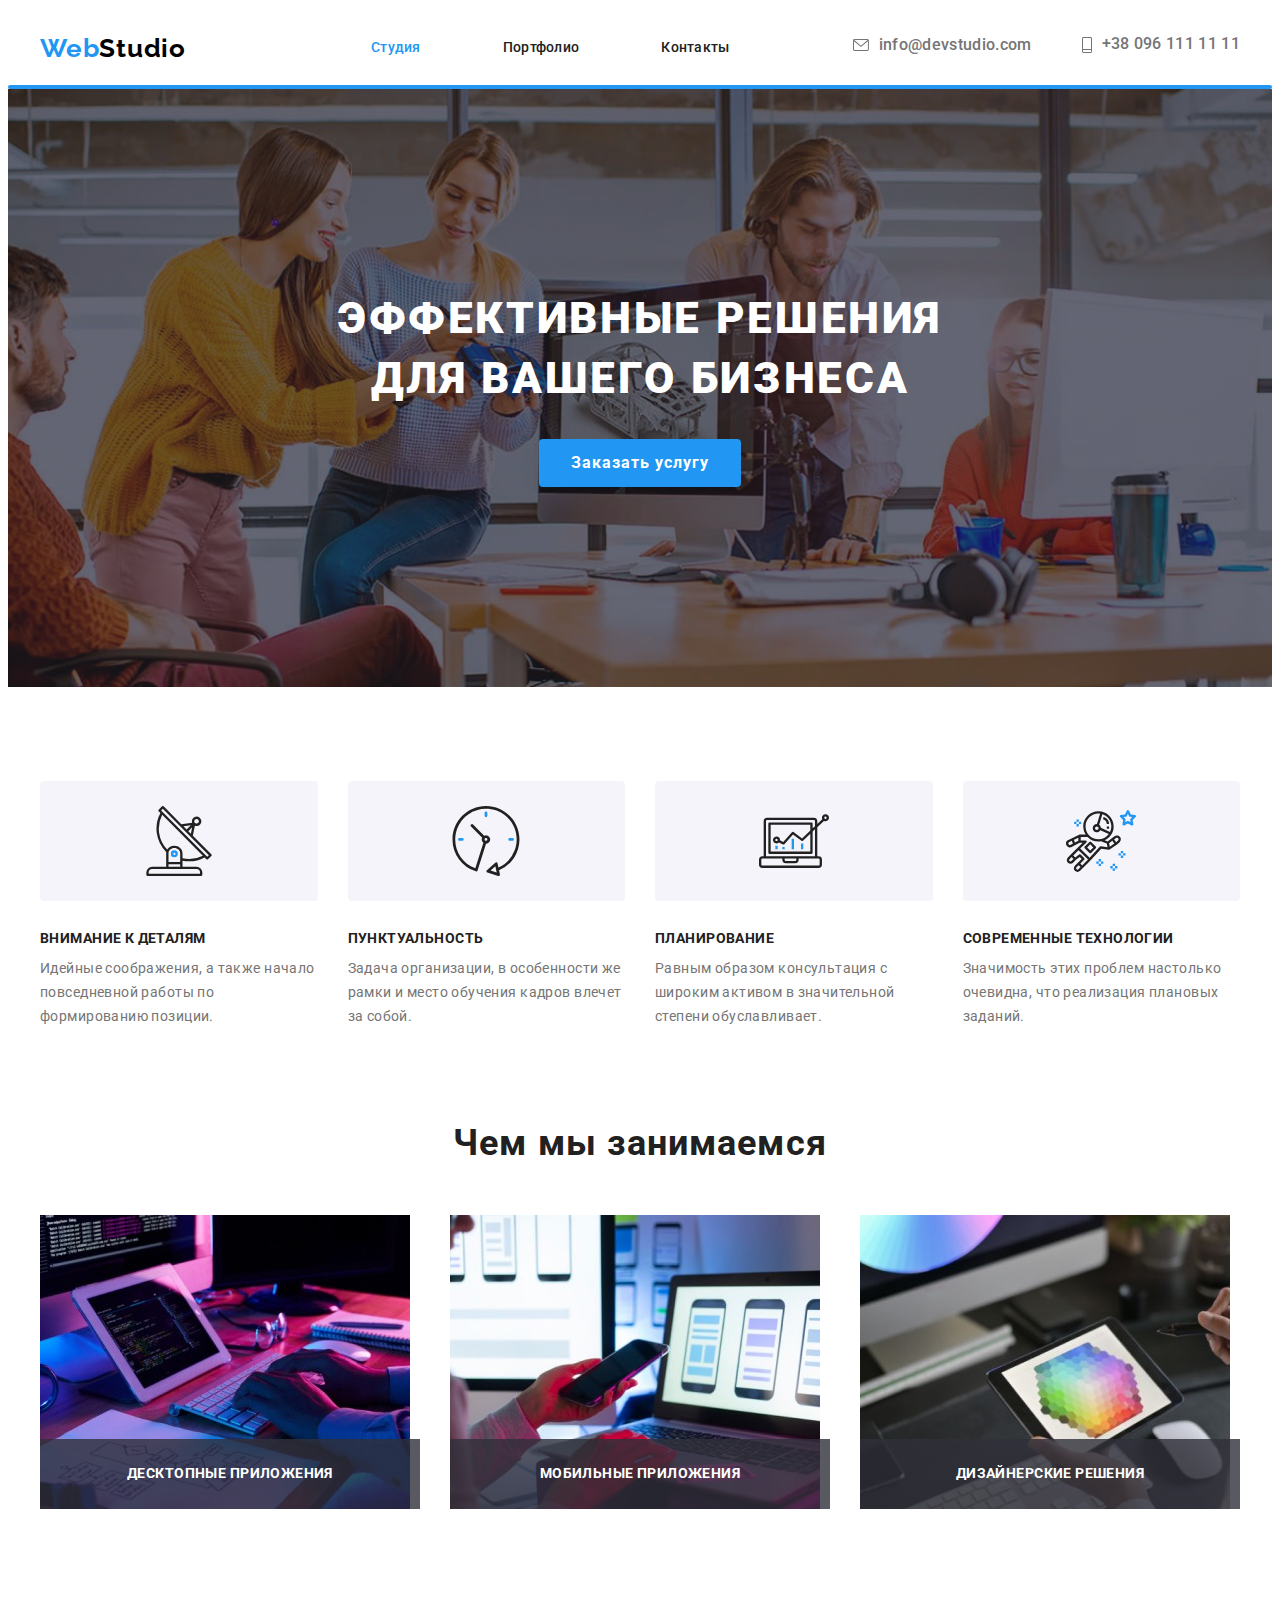
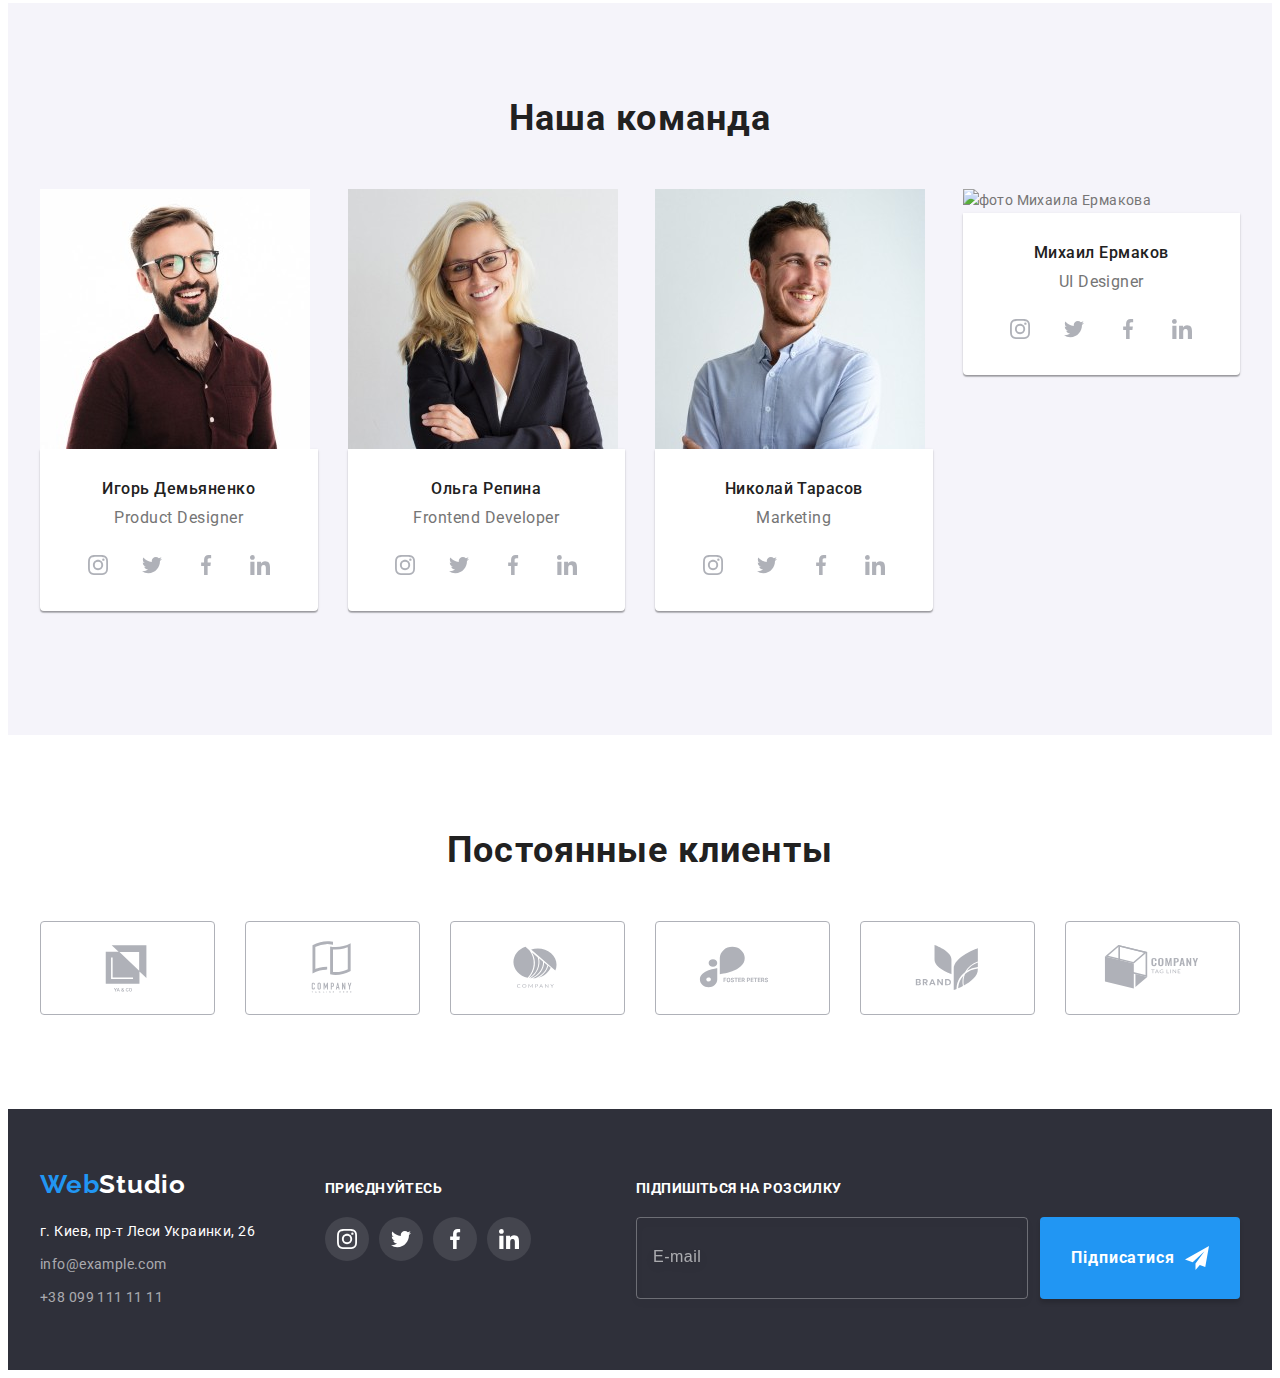
==== commit 6cb748e7: "fix" ====
--- a/index.html
+++ b/index.html
@@ -60,12 +60,14 @@
             <nav class="nav nav--margin-left">
               <ul class="list nav__list">
                 <li class="nav__item">
-                  <a class="link nav__link" href="./index.html">Студия </a>
+                  <a
+                    class="link nav__link nav__link--current-page"
+                    href="./index.html"
+                    >Студия
+                  </a>
                 </li>
                 <li class="nav__item">
-                  <a
-                    class="link nav__link nav__link--current-page"
-                    href="./portfolio.html"
+                  <a class="link nav__link" href="./portfolio.html"
                     >Портфолио
                   </a>
                 </li>
--- a/css/main.min.css
+++ b/css/main.min.css
@@ -1 +1 @@
-:root{--main-font: "Roboto", sans-serif;--secondary-font: "Raleway", sans-serif;--grey-text-cl: #757575;--black-text-cl: #212121;--white-text-cl: #FFFFFF;--accent-cl: #2196F3;--items-cl: #AFB1B8;--white-bg-cl: #FFFFFF;--black-bg-cl: #2F303A;--grey-bg-cl: #F5F4FA;--card-ov-bg: rgba(33, 150, 243, 0.9);--border-cl: #ECECEC;--card-gap: 30px;--card-item: 1;--animation: 250ms cubic-bezier(0.4, 0, 0.2, 1);--hero-gradient: linear-gradient(to right, rgba(47, 48, 58, 0.4), rgba(47, 48, 58, 0.4))}.visually-hidden{position:absolute;width:1px;height:1px;margin:-1px;border:0;padding:0;white-space:nowrap;-webkit-clip-path:inset(100%);clip-path:inset(100%);clip:rect(0 0 0 0);overflow:hidden}body{font-family:var(--main-font);color:var(--grey-text-cl);font-size:14px;line-height:1.71;letter-spacing:.03em}body.modal-open{overflow:hidden}h1,h2,h3,h4,p{margin:0}ul,ol{margin:0;padding:0}img{display:block;max-width:100%;height:auto}.link{text-decoration:none;color:currentColor}.list{list-style:none}.card-set{display:-webkit-box;display:-ms-flexbox;display:flex;-ms-flex-wrap:wrap;flex-wrap:wrap;margin-left:calc(-1*var(--card-gap));margin-top:calc(-1*var(--card-gap))}.card-item{margin-left:var(--card-gap);margin-top:var(--card-gap);-ms-flex-preferred-size:calc(100%/var(--card-item) - var(--card-gap));flex-basis:calc(100%/var(--card-item) - var(--card-gap))}.container{padding-left:15px;padding-right:15px;width:100%;margin-right:auto;margin-left:auto}@media screen and (min-width: 480px){.container{width:480px}}@media screen and (min-width: 768px){.container{width:768px}}@media screen and (min-width: 1200px){.container{width:1200px}}.section-title{font-weight:700;font-size:28px;line-height:1.17;letter-spacing:.03em;display:-webkit-box;display:-ms-flexbox;display:flex;-webkit-box-pack:center;-ms-flex-pack:center;justify-content:center;margin-bottom:30px}@media screen and (min-width: 1200px){.section-title{font-size:36px;margin-bottom:50px}}.title{color:var(--black-text-cl)}.overlay{max-width:1600px;margin-left:auto;margin-right:auto;background-image:var(--hero-gradient),url(../images/hero/hero-sm.jpg);background-repeat:no-repeat;background-size:cover;background-position:center}@media(min-device-pixel-ratio: 2),(-webkit-min-device-pixel-ratio: 2),(min-resolution: 192dpi),(min-resolution: 2dppx){.overlay{background-image:var(--hero-gradient),url(../images/hero/hero-sm@2x.jpg)}}@media(max-width: 767.98px){.overlay{background-image:var(--hero-gradient),url(../images/hero/hero-md.jpg);background-size:cover}}@media(max-width: 767.98px)and (min-device-pixel-ratio: 2),(max-width: 767.98px)and (-webkit-min-device-pixel-ratio: 2),(max-width: 767.98px)and (min-resolution: 192dpi),(max-width: 767.98px)and (min-resolution: 2dppx){.overlay{background-image:var(--hero-gradient),url(../images/hero/hero-md@2x.jpg)}}@media screen and (min-width: 768px){.overlay{background-image:var(--hero-gradient),url(../images/hero/hero-lg.jpg);background-size:cover}}@media screen and (min-width: 768px)and (min-device-pixel-ratio: 2),screen and (min-width: 768px)and (-webkit-min-device-pixel-ratio: 2),screen and (min-width: 768px)and (min-resolution: 192dpi),screen and (min-width: 768px)and (min-resolution: 2dppx){.overlay{background-image:var(--hero-gradient),url(../images/hero/hero-lg@2x.jpg)}}.logo{color:var(--accent-cl);font-family:var(--secondary-font);font-weight:700;line-height:1.17;font-size:24px;letter-spacing:.03em}@media screen and (min-width: 1200px){.logo{font-size:26px;line-height:1.19}}.logo__text--upper{color:#000}.logo__text--lower{color:var(--white-text-cl)}.btn{display:-webkit-box;display:-ms-flexbox;display:flex;-webkit-box-pack:center;-ms-flex-pack:center;justify-content:center;-webkit-box-align:center;-ms-flex-align:center;align-items:center;font-family:inherit;font-weight:700;font-size:16px;line-height:1.88;letter-spacing:.06em;color:var(--white-text-cl);-webkit-box-shadow:0px 4px 4px rgba(0,0,0,.15);box-shadow:0px 4px 4px rgba(0,0,0,.15);background-color:var(--accent-cl);cursor:pointer;text-align:center;border-radius:4px;padding:9px 32px;border:none;min-width:200px;-webkit-transition:background-color var(--animation);transition:background-color var(--animation)}.btn:hover,.btn:focus{background-color:#188ce8}.section{padding-top:60px;padding-bottom:60px}@media screen and (min-width: 1200px){.section{padding-top:94px;padding-bottom:94px}}.socials{display:-webkit-box;display:-ms-flexbox;display:flex;-webkit-box-pack:center;-ms-flex-pack:center;justify-content:center;gap:10px}.socials__link{display:-webkit-box;display:-ms-flexbox;display:flex;-webkit-box-align:center;-ms-flex-align:center;align-items:center;-webkit-box-pack:center;-ms-flex-pack:center;justify-content:center;width:44px;height:44px;border-radius:50%;fill:var(--items-cl);-webkit-transition:fill var(--animation),background-color var(--animation);transition:fill var(--animation),background-color var(--animation)}.socials__link:hover,.socials__link:focus{fill:var(--white-bg-cl);background-color:var(--accent-cl)}.backdrop{position:fixed;top:0;left:0;z-index:50;width:100%;height:100%;background-color:rgba(0,0,0,.2);opacity:1;-webkit-transition:opacity var(--animation),visibility var(--animation);transition:opacity var(--animation),visibility var(--animation)}.backdrop--is-hidden{opacity:0;visibility:hidden;pointer-events:none}.modal{position:absolute;min-width:528px;min-height:581px;top:50%;left:50%;padding:40px;-webkit-transform:translate(-50%, -50%) scale(1);transform:translate(-50%, -50%) scale(1);-webkit-transition:visibility var(--animation),-webkit-transform var(--animation);transition:visibility var(--animation),-webkit-transform var(--animation);transition:transform var(--animation),visibility var(--animation);transition:transform var(--animation),visibility var(--animation),-webkit-transform var(--animation);background-color:var(--white-bg-cl);-webkit-box-shadow:0px 1px 3px rgba(0,0,0,.12),0px 1px 1px rgba(0,0,0,.14),0px 2px 1px rgba(0,0,0,.2);box-shadow:0px 1px 3px rgba(0,0,0,.12),0px 1px 1px rgba(0,0,0,.14),0px 2px 1px rgba(0,0,0,.2);border-radius:4px}.modal__btn{position:absolute;top:8px;right:8px;display:-webkit-box;display:-ms-flexbox;display:flex;-webkit-box-align:center;-ms-flex-align:center;align-items:center;-webkit-box-pack:center;-ms-flex-pack:center;justify-content:center;width:30px;height:30px;padding:0;cursor:pointer;border-radius:50%;border:1px solid rgba(0,0,0,.1);background-color:var(--white-bg-cl);-webkit-transition:fill var(--animation);transition:fill var(--animation)}.modal__btn:hover,.modal__btn:focus{fill:var(--accent-cl)}.backdrop--is-hidden .modal{-webkit-transform:translate(-50%, -50%) scale(0.3);transform:translate(-50%, -50%) scale(0.3)}@media(max-width: 1199.98px){.form{-webkit-box-align:center;-ms-flex-align:center;align-items:center}}.form__input{background-color:rgba(0,0,0,0);padding:15px 16px;width:100%;height:50px;color:var(--white-text-cl);border:1px solid rgba(255,255,255,.3);-webkit-filter:drop-shadow(0px 4px 4px rgba(0, 0, 0, 0.15));filter:drop-shadow(0px 4px 4px rgba(0, 0, 0, 0.15));border-radius:4px}@media screen and (min-width: 768px){.form__input{width:450px}}@media screen and (min-width: 1200px){.form__input{width:358px}}.form__input::-webkit-input-placeholder{font-size:16px;line-height:1.25;-webkit-box-align:center;align-items:center;letter-spacing:.03em;color:rgba(255,255,255,.6)}.form__input::-moz-placeholder{font-size:16px;line-height:1.25;align-items:center;letter-spacing:.03em;color:rgba(255,255,255,.6)}.form__input:-ms-input-placeholder{font-size:16px;line-height:1.25;-ms-flex-align:center;align-items:center;letter-spacing:.03em;color:rgba(255,255,255,.6)}.form__input::-ms-input-placeholder{font-size:16px;line-height:1.25;-ms-flex-align:center;align-items:center;letter-spacing:.03em;color:rgba(255,255,255,.6)}.form__input::placeholder{font-size:16px;line-height:1.25;-webkit-box-align:center;-ms-flex-align:center;align-items:center;letter-spacing:.03em;color:rgba(255,255,255,.6)}.register-form{text-align:center}.register-form__title{display:block;margin-bottom:12px;font-weight:700;font-size:20px;line-height:1.15;text-align:center;letter-spacing:.03em;color:var(--black-text-cl)}.register-form__group{margin-bottom:20px}.register-form__wrap{display:-webkit-box;display:-ms-flexbox;display:flex;-webkit-box-orient:vertical;-webkit-box-direction:normal;-ms-flex-direction:column;flex-direction:column;margin-bottom:10px}.register-form__box{position:relative}.register-form__wrap:last-child{margin-bottom:20px}.register-form__input:focus,.register-form__input:hover{border-color:var(--accent-cl)}.register-form__Commentary:focus,.register-form__Commentary:hover{border-color:var(--accent-cl)}.register-form__input:focus+.register-form__icon,.register-form__input:hover+.register-form__icon{fill:var(--accent-cl)}.register-form__label{display:block;text-align:left;margin-bottom:4px;font-size:12px;line-height:1.1666666667;letter-spacing:.01em;color:var(--grey-text-cl)}.register-form__input{width:100%;height:40px;border:1px solid rgba(33,33,33,.2);border-radius:4px;padding:12px;padding-left:42px;outline:rgba(0,0,0,0);-webkit-transition:border-color var(--animation);transition:border-color var(--animation)}.register-form__icon{position:absolute;top:50%;-webkit-transform:translateY(-50%);transform:translateY(-50%);left:12px;-webkit-transition:fill var(--animation);transition:fill var(--animation)}.register-form__Commentary{width:100%;height:120px;border:1px solid rgba(33,33,33,.2);border-radius:4px;padding:12px 16px;outline:rgba(0,0,0,0);resize:none;-webkit-transition:border-color var(--animation);transition:border-color var(--animation)}.register-form textarea::-webkit-input-placeholder{font-weight:400;font-size:12px;line-height:1.1666666667;letter-spacing:.01em;color:rgba(117,117,117,.5)}.register-form textarea::-moz-placeholder{font-weight:400;font-size:12px;line-height:1.1666666667;letter-spacing:.01em;color:rgba(117,117,117,.5)}.register-form textarea:-ms-input-placeholder{font-weight:400;font-size:12px;line-height:1.1666666667;letter-spacing:.01em;color:rgba(117,117,117,.5)}.register-form textarea::-ms-input-placeholder{font-weight:400;font-size:12px;line-height:1.1666666667;letter-spacing:.01em;color:rgba(117,117,117,.5)}.register-form textarea::placeholder{font-weight:400;font-size:12px;line-height:1.1666666667;letter-spacing:.01em;color:rgba(117,117,117,.5)}.register-form__agreement{margin-bottom:30px}.register-form__btn{margin:0 auto}.agreement{display:-webkit-box;display:-ms-flexbox;display:flex;-webkit-box-align:center;-ms-flex-align:center;align-items:center;-webkit-box-pack:center;-ms-flex-pack:center;justify-content:center;gap:8px;cursor:pointer}.agreement__text{font-size:14px;line-height:1.7142857143;letter-spacing:.03em;-webkit-user-select:none;-moz-user-select:none;-ms-user-select:none;user-select:none;text-underline-position:under}.agreement__link{color:var(--accent-cl)}.agreement__icon--uncheck{-webkit-transition:fill var(--animation);transition:fill var(--animation)}.agreement__icon--check{opacity:0;-webkit-transition:opacity var(--animation);transition:opacity var(--animation)}.agreement__checkbox:checked+.agreement__icon .agreement__icon--uncheck{opacity:0;-webkit-transition:opacity var(--animation);transition:opacity var(--animation)}.agreement__checkbox:focus+.agreement__icon .agreement__icon--uncheck,.agreement__checkbox:hover+.agreement__icon .agreement__icon--uncheck{fill:var(--accent-cl)}.agreement__checkbox:checked+.agreement__icon .agreement__icon--check{opacity:1}.radio-btn{font-family:inherit;font-weight:500;font-size:16px;line-height:1.62;letter-spacing:.03em;color:var(--black-text-cl);background-color:var(--grey-bg-cl);cursor:pointer;text-align:center;border-radius:4px;border:none;padding:5px 22px;-webkit-transition:color var(--animation),background-color var(--animation),-webkit-box-shadow var(--animation);transition:color var(--animation),background-color var(--animation),-webkit-box-shadow var(--animation);transition:color var(--animation),background-color var(--animation),box-shadow var(--animation);transition:color var(--animation),background-color var(--animation),box-shadow var(--animation),-webkit-box-shadow var(--animation)}.radio-btn:hover,.radio-btn:focus{color:var(--white-text-cl);background-color:var(--accent-cl);-webkit-box-shadow:0px 3px 1px rgba(0,0,0,.1),0px 1px 2px rgba(0,0,0,.08),0px 2px 2px rgba(0,0,0,.12);box-shadow:0px 3px 1px rgba(0,0,0,.1),0px 1px 2px rgba(0,0,0,.08),0px 2px 2px rgba(0,0,0,.12)}.radio-btn--current{color:var(--white-text-cl);background-color:var(--accent-cl);-webkit-box-shadow:0px 3px 1px rgba(0,0,0,.1),0px 1px 2px rgba(0,0,0,.08),0px 2px 2px rgba(0,0,0,.12);box-shadow:0px 3px 1px rgba(0,0,0,.1),0px 1px 2px rgba(0,0,0,.08),0px 2px 2px rgba(0,0,0,.12)}.portfolio__list{gap:8px;display:-webkit-box;display:-ms-flexbox;display:flex;-ms-flex-wrap:wrap;flex-wrap:wrap}@media screen and (min-width: 480px){.portfolio__list{-webkit-box-pack:left;-ms-flex-pack:left;justify-content:left}}@media screen and (min-width: 768px){.portfolio__list{-webkit-box-pack:center;-ms-flex-pack:center;justify-content:center;margin-bottom:50px}}.nav__list{display:-webkit-box;display:-ms-flexbox;display:flex;-webkit-box-orient:vertical;-webkit-box-direction:normal;-ms-flex-direction:column;flex-direction:column;gap:32px;-webkit-box-align:start;-ms-flex-align:start;align-items:flex-start;font-weight:500;font-size:40px;line-height:1.18;text-align:center;letter-spacing:.02em}@media screen and (min-width: 768px){.nav__list{-webkit-box-orient:horizontal;-webkit-box-direction:normal;-ms-flex-direction:row;flex-direction:row;font-size:14px;line-height:1.14;letter-spacing:.02em}}@media screen and (min-width: 1200px){.nav__item:not(:last-child){margin-right:50px}}.nav__link{display:block;color:var(--black-text-cl);-webkit-transition:color var(--animation);transition:color var(--animation)}@media screen and (min-width: 768px){.nav__link{padding-top:32px;padding-bottom:32px}}.nav__link:hover,.nav__link:focus{color:var(--accent-cl)}.nav__link--current-page{color:var(--accent-cl)}.nav__link--current-page::after{content:"";position:absolute;display:block;bottom:-1px;right:0;width:100%;height:4px;background-color:var(--accent-cl);border-radius:2px}@media(max-width: 767.98px){.nav__link--current-page::after{display:none}}.nav--margin-left{margin-left:0}@media screen and (min-width: 768px){.nav--margin-left{margin-left:88px}}@media screen and (min-width: 1200px){.nav--margin-left{margin-left:92px}}.mobile-menu{text-align:left;padding:48px 40px;background-color:var(--white-bg-cl);-webkit-box-shadow:0px 4px 8px rgba(0,0,0,.04),0px 2px 4px rgba(0,0,0,.08),0px 1px 3px rgba(0,0,0,.16);box-shadow:0px 4px 8px rgba(0,0,0,.04),0px 2px 4px rgba(0,0,0,.08),0px 1px 3px rgba(0,0,0,.16);z-index:30;-webkit-transition:-webkit-transform var(--animation);transition:-webkit-transform var(--animation);transition:transform var(--animation);transition:transform var(--animation), -webkit-transform var(--animation)}.mobile-menu.is-open{display:-webkit-box;display:-ms-flexbox;display:flex;-webkit-box-orient:vertical;-webkit-box-direction:normal;-ms-flex-direction:column;flex-direction:column;-webkit-box-align:start;-ms-flex-align:start;align-items:flex-start;-webkit-transform:translateX(0);transform:translateX(0);opacity:1}@media(max-width: 767.98px){.mobile-menu{display:none;position:fixed;top:0;left:0;width:100vw;height:100vh;-webkit-transform:translateX(100%);transform:translateX(100%);opacity:0}}@media screen and (min-width: 768px){.mobile-menu{display:-webkit-box;display:-ms-flexbox;display:flex;-webkit-box-align:center;-ms-flex-align:center;align-items:center;-webkit-box-pack:justify;-ms-flex-pack:justify;justify-content:space-between;-webkit-box-shadow:none;box-shadow:none;-webkit-box-flex:1;-ms-flex-positive:1;flex-grow:1;padding:0}}.menu-button{display:inline-block;position:absolute;top:10px;right:10px;margin:0;padding:0;border:none;background-color:rgba(0,0,0,0);-webkit-box-align:center;-ms-flex-align:center;align-items:center;margin-left:auto;z-index:40;min-width:40px;min-height:40px;cursor:pointer;-webkit-transition:color var(--animation);transition:color var(--animation)}.menu-button.is-open{position:fixed}.menu-button:hover,.menu-button:focus{color:var(--accent-cl)}@media screen and (min-width: 768px){.menu-button{display:none}}.menu-button__burger-icon{display:block;fill:currentColor}.menu-button.is-open .menu-button__burger-icon{display:none}.menu-button__close-mobile{display:none;fill:currentColor}.menu-button.is-open .menu-button__close-mobile{display:block}.mobile-social{display:none}@media(max-width: 767.98px){.mobile-social{display:-webkit-box;display:-ms-flexbox;display:flex;margin-top:64px}}.mobile-social__list{padding-left:10px;padding-right:10px;border-right:1px solid rgba(33,33,33,.2)}.mobile-social__list:last-child{border:0;padding-right:0}.mobile-social__list:first-child{padding-left:0}.mobile-social__link{font-weight:500;font-size:12px;line-height:1.22;letter-spacing:.02em;color:var(--accent-cl)}@media screen and (min-width: 480px){.mobile-social__link{font-size:18px}}.header{position:relative;border-bottom:1px solid var(--border-cl)}@media(max-width: 767.98px){.header__mobile{min-height:60px;display:-webkit-box;display:-ms-flexbox;display:flex;-webkit-box-align:center;-ms-flex-align:center;align-items:center;-webkit-box-pack:justify;-ms-flex-pack:justify;justify-content:space-between}}.header__contact-list{display:-webkit-box;display:-ms-flexbox;display:flex}@media(max-width: 767.98px){.header__contact-list{-webkit-box-orient:vertical;-webkit-box-direction:reverse;-ms-flex-direction:column-reverse;flex-direction:column-reverse;-webkit-box-align:start;-ms-flex-align:start;align-items:flex-start;gap:32px;margin-top:auto}}@media(min-width: 768px)and (max-width: 1199.98px){.header__contact-list{-webkit-box-orient:vertical;-webkit-box-direction:normal;-ms-flex-direction:column;flex-direction:column;gap:10px;font-weight:500;font-size:14px;line-height:1.14;letter-spacing:.02em;margin-left:auto}}@media screen and (min-width: 1200px){.header__contact-list{display:-webkit-box;display:-ms-flexbox;display:flex;gap:50px;margin-left:auto;font-size:14px;line-height:1.1428571429;-webkit-box-align:center;-ms-flex-align:center;align-items:center}}@media(max-width: 767.98px){.header__item:first-child{margin-bottom:32px;font-size:34px;line-height:1.1764705882}}@media(min-width: 768px)and (max-width: 1199.98px){.header__item:first-child{margin-bottom:10px}}@media screen and (min-width: 1200px){.header__contact-item:last-child{margin-left:50px}}.header__contact-link{display:-webkit-inline-box;display:-ms-inline-flexbox;display:inline-flex;-webkit-box-align:center;-ms-flex-align:center;align-items:center;color:var(--grey-text-cl);font-weight:500;font-size:24px;line-height:1.16;letter-spacing:.02em;-webkit-transition:color var(--animation);transition:color var(--animation)}@media screen and (min-width: 768px){.header__contact-link{font-size:12px}}@media screen and (min-width: 1200px){.header__contact-link{font-size:16px}}.header__logo{margin-right:93px}.header__contact-link:hover,.header__contact-link:focus{color:var(--accent-cl)}.header__icon{display:none}@media screen and (min-width: 768px){.header__icon{display:block;margin-right:10px;fill:currentColor}}@media(max-width: 767.98px){.menu{display:none}}@media screen and (min-width: 768px){.header--flex{display:-webkit-box;display:-ms-flexbox;display:flex;-webkit-box-align:center;-ms-flex-align:center;align-items:center}}.hero{padding-top:118px;padding-bottom:118px;text-align:center;background-color:var(--grey-text-cl)}@media screen and (min-width: 1200px){.hero{padding-top:200px;padding-bottom:200px}}.hero__title{font-weight:900;font-size:26px;line-height:1.61;letter-spacing:.06em;text-transform:uppercase;color:var(--white-text-cl);max-width:360px;margin-right:auto;margin-left:auto;margin-bottom:30px}@media screen and (min-width: 1200px){.hero__title{font-size:44px;line-height:1.36;max-width:696px}}.hero__btn{margin:0 auto}.about__title{font-weight:700;font-size:14px;line-height:1.14;letter-spacing:.03em;text-transform:uppercase;margin-bottom:10px}@media(max-width: 767.98px){.about__title{text-align:center}}.about__thumb{display:-webkit-box;display:-ms-flexbox;display:flex;background-color:var(--grey-bg-cl);border-radius:4px;margin-bottom:30px;height:120px;-webkit-box-pack:center;-ms-flex-pack:center;justify-content:center;-webkit-box-align:center;-ms-flex-align:center;align-items:center}@media screen and (min-width: 768px){.about{--card-item: 2}}@media screen and (min-width: 1200px){.about{--card-item: 4}}.work{padding-top:0}@media(max-width: 1199.98px){.work{display:none}}.work__thumb{position:relative}.work__desc{position:absolute;bottom:0;left:0;background-color:rgba(47,48,58,.8);width:100%;padding-top:27px;padding-bottom:27px;display:-webkit-box;display:-ms-flexbox;display:flex;-webkit-box-pack:center;-ms-flex-pack:center;justify-content:center}.work__text-desc{font-weight:700;line-height:1.14;text-transform:uppercase;color:var(--white-text-cl)}.work__list{--card-item: 3}.team{background-color:var(--grey-bg-cl)}@media screen and (min-width: 768px){.team{--card-item: 2}}@media screen and (min-width: 1200px){.team{--card-item: 4}}.team__content{text-align:center;padding-top:30px;padding-bottom:24px;background:var(--white-bg-cl);-webkit-box-shadow:0px 1px 3px rgba(0,0,0,.12),0px 1px 1px rgba(0,0,0,.14),0px 2px 1px rgba(0,0,0,.2);box-shadow:0px 1px 3px rgba(0,0,0,.12),0px 1px 1px rgba(0,0,0,.14),0px 2px 1px rgba(0,0,0,.2);border-radius:0px 0px 4px 4px}@media screen and (min-width: 1200px){.team__content{margin-bottom:30px}}.team__title{font-size:16px;font-weight:500;line-height:1.19;letter-spacing:.03em;margin-bottom:10px}.team__text{font-size:16px;line-height:1.19;letter-spacing:.03em;margin-bottom:16px}.clients__list{display:-webkit-box;display:-ms-flexbox;display:flex;--card-item: 2}@media screen and (min-width: 768px){.clients__list{--card-item: 3}}@media screen and (min-width: 1200px){.clients__list{--card-item: 6}}.clients__link{display:-webkit-box;display:-ms-flexbox;display:flex;border:1px solid currentColor;border-radius:4px;height:92px;-webkit-box-align:center;-ms-flex-align:center;align-items:center;-webkit-box-pack:center;-ms-flex-pack:center;justify-content:center;color:var(--items-cl);-webkit-transition:color var(--animation);transition:color var(--animation)}.clients__icon{fill:currentColor}.clients__link:hover,.clients__link:focus{color:var(--accent-cl)}.footer{background-color:var(--black-bg-cl);padding-top:60px;padding-bottom:60px}@media(max-width: 1199.98px){.footer{text-align:center}}.footer__contacts{font-style:normal;color:rgba(255,255,255,.6)}.footer__container{display:-webkit-box;display:-ms-flexbox;display:flex;-webkit-box-orient:vertical;-webkit-box-direction:normal;-ms-flex-direction:column;flex-direction:column;gap:60px}@media screen and (min-width: 1200px){.footer__container{display:-webkit-box;display:-ms-flexbox;display:flex;gap:70px;-webkit-box-align:baseline;-ms-flex-align:baseline;align-items:baseline;-webkit-box-orient:horizontal;-webkit-box-direction:normal;-ms-flex-direction:row;flex-direction:row}}@media(max-width: 767.98px){.footer__wrap{display:-webkit-box;display:-ms-flexbox;display:flex;-webkit-box-orient:vertical;-webkit-box-direction:normal;-ms-flex-direction:column;flex-direction:column;gap:60px}}@media(min-width: 768px)and (max-width: 1199.98px){.footer__wrap{display:-webkit-box;display:-ms-flexbox;display:flex;-webkit-box-pack:center;-ms-flex-pack:center;justify-content:center;gap:165px}}@media screen and (min-width: 1200px){.footer__wrap{display:-webkit-box;display:-ms-flexbox;display:flex;-webkit-box-align:baseline;-ms-flex-align:baseline;align-items:baseline;gap:70px}}@media(max-width: 1199.98px){.footer__form-field{display:-webkit-box;display:-ms-flexbox;display:flex;-webkit-box-orient:vertical;-webkit-box-direction:normal;-ms-flex-direction:column;flex-direction:column;gap:20px;-webkit-box-align:center;-ms-flex-align:center;align-items:center}}@media screen and (min-width: 1200px){.footer__form-field{display:-webkit-box;display:-ms-flexbox;display:flex;gap:12px}}.footer__logo{display:inline-block;margin-bottom:20px}.footer__list{margin-bottom:9px}.footer__list:last-child{margin-bottom:0}.footer__link--transparent{-webkit-transition:color var(--animation);transition:color var(--animation)}.footer__link--transparent:hover,.footer__link--transparent:focus{color:var(--white-text-cl)}.footer__link{color:var(--white-text-cl)}@media screen and (min-width: 1200px){.footer__form{margin-left:auto}}.footer__text{display:-webkit-box;display:-ms-flexbox;display:flex;font-weight:700;font-size:14px;line-height:1.14;letter-spacing:.03em;text-transform:uppercase;margin-bottom:10px;color:var(--white-text-cl);margin-bottom:20px}@media(max-width: 1199.98px){.footer__text{-webkit-box-pack:center;-ms-flex-pack:center;justify-content:center}}.footer__socials{background-color:rgba(255,255,255,.1);fill:var(--white-text-cl)}.footer__btn{margin:0 auto;padding:10px 28px;gap:10px}.projects{--card-item: 1}@media screen and (min-width: 768px){.projects{--card-item: 2}}@media screen and (min-width: 1200px){.projects{--card-item: 3}}.projects__content{padding-top:20px;padding-left:24px;padding-bottom:20px;padding-right:24px;border-top:none;border-right:1px solid #eee;border-bottom:1px solid #eee;border-left:1px solid #eee}.projects__title{font-weight:700;font-size:18px;line-height:2;letter-spacing:.06em;color:var(--black-text-cl);margin-bottom:4px}.projects__desc{font-size:16px;line-height:1.88}.projects__link{display:block;-webkit-transition:-webkit-box-shadow var(--animation);transition:-webkit-box-shadow var(--animation);transition:box-shadow var(--animation);transition:box-shadow var(--animation), -webkit-box-shadow var(--animation)}.projects__link:hover,.projects__link:focus{-webkit-box-shadow:0px 1px 1px rgba(0,0,0,.12),0px 4px 4px rgba(0,0,0,.06),1px 4px 6px rgba(0,0,0,.16);box-shadow:0px 1px 1px rgba(0,0,0,.12),0px 4px 4px rgba(0,0,0,.06),1px 4px 6px rgba(0,0,0,.16)}.projects__link:hover .projects__overlay,.projects__link:focus .projects__overlay{-webkit-transform:translateY(0);transform:translateY(0)}.projects__card{position:relative;overflow:hidden}.projects__overlay{position:absolute;top:0;left:0;display:-webkit-box;display:-ms-flexbox;display:flex;-webkit-box-align:center;-ms-flex-align:center;align-items:center;-webkit-box-pack:center;-ms-flex-pack:center;justify-content:center;-webkit-transform:translateY(100%);transform:translateY(100%);width:100%;height:100%;background-color:var(--card-ov-bg);-webkit-transition:-webkit-transform var(--animation);transition:-webkit-transform var(--animation);transition:transform var(--animation);transition:transform var(--animation), -webkit-transform var(--animation)}.projects__text{font-size:18px;line-height:1.55;padding:63px 24px;color:var(--white-text-cl)}/*# sourceMappingURL=main.min.css.map */+:root{--main-font: "Roboto", sans-serif;--secondary-font: "Raleway", sans-serif;--grey-text-cl: #757575;--black-text-cl: #212121;--white-text-cl: #FFFFFF;--accent-cl: #2196F3;--items-cl: #AFB1B8;--white-bg-cl: #FFFFFF;--black-bg-cl: #2F303A;--grey-bg-cl: #F5F4FA;--card-ov-bg: rgba(33, 150, 243, 0.9);--border-cl: #ECECEC;--card-gap: 30px;--card-item: 1;--animation: 250ms cubic-bezier(0.4, 0, 0.2, 1);--hero-gradient: linear-gradient(to right, rgba(47, 48, 58, 0.4), rgba(47, 48, 58, 0.4))}.visually-hidden{position:absolute;width:1px;height:1px;margin:-1px;border:0;padding:0;white-space:nowrap;-webkit-clip-path:inset(100%);clip-path:inset(100%);clip:rect(0 0 0 0);overflow:hidden}body{font-family:var(--main-font);color:var(--grey-text-cl);font-size:14px;line-height:1.71;letter-spacing:.03em}body.modal-open{overflow:hidden}h1,h2,h3,h4,p{margin:0}ul,ol{margin:0;padding:0}img{display:block;max-width:100%;height:auto}.link{text-decoration:none;color:currentColor}.list{list-style:none}.card-set{display:-webkit-box;display:-ms-flexbox;display:flex;-ms-flex-wrap:wrap;flex-wrap:wrap;margin-left:calc(-1*var(--card-gap));margin-top:calc(-1*var(--card-gap))}.card-item{margin-left:var(--card-gap);margin-top:var(--card-gap);-ms-flex-preferred-size:calc(100%/var(--card-item) - var(--card-gap));flex-basis:calc(100%/var(--card-item) - var(--card-gap))}.container{padding-left:15px;padding-right:15px;width:100%;margin-right:auto;margin-left:auto}@media screen and (min-width: 480px){.container{width:480px}}@media screen and (min-width: 768px){.container{width:768px}}@media screen and (min-width: 1200px){.container{width:1200px}}.section-title{font-weight:700;font-size:28px;line-height:1.17;letter-spacing:.03em;display:-webkit-box;display:-ms-flexbox;display:flex;-webkit-box-pack:center;-ms-flex-pack:center;justify-content:center;margin-bottom:30px}@media screen and (min-width: 1200px){.section-title{font-size:36px;margin-bottom:50px}}.title{color:var(--black-text-cl)}.overlay{max-width:1600px;margin-left:auto;margin-right:auto;background-image:var(--hero-gradient),url(../images/hero/hero-sm.jpg);background-repeat:no-repeat;background-size:cover;background-position:center}@media(min-device-pixel-ratio: 2),(-webkit-min-device-pixel-ratio: 2),(min-resolution: 192dpi),(min-resolution: 2dppx){.overlay{background-image:var(--hero-gradient),url(../images/hero/hero-sm@2x.jpg)}}@media(max-width: 767.98px){.overlay{background-image:var(--hero-gradient),url(../images/hero/hero-md.jpg);background-size:cover}}@media(max-width: 767.98px)and (min-device-pixel-ratio: 2),(max-width: 767.98px)and (-webkit-min-device-pixel-ratio: 2),(max-width: 767.98px)and (min-resolution: 192dpi),(max-width: 767.98px)and (min-resolution: 2dppx){.overlay{background-image:var(--hero-gradient),url(../images/hero/hero-md@2x.jpg)}}@media screen and (min-width: 768px){.overlay{background-image:var(--hero-gradient),url(../images/hero/hero-lg.jpg);background-size:cover}}@media screen and (min-width: 768px)and (min-device-pixel-ratio: 2),screen and (min-width: 768px)and (-webkit-min-device-pixel-ratio: 2),screen and (min-width: 768px)and (min-resolution: 192dpi),screen and (min-width: 768px)and (min-resolution: 2dppx){.overlay{background-image:var(--hero-gradient),url(../images/hero/hero-lg@2x.jpg)}}.logo{color:var(--accent-cl);font-family:var(--secondary-font);font-weight:700;line-height:1.17;font-size:24px;letter-spacing:.03em}@media screen and (min-width: 1200px){.logo{font-size:26px;line-height:1.19}}.logo__text--upper{color:#000}.logo__text--lower{color:var(--white-text-cl)}.btn{display:-webkit-box;display:-ms-flexbox;display:flex;-webkit-box-pack:center;-ms-flex-pack:center;justify-content:center;-webkit-box-align:center;-ms-flex-align:center;align-items:center;font-family:inherit;font-weight:700;font-size:16px;line-height:1.88;letter-spacing:.06em;color:var(--white-text-cl);-webkit-box-shadow:0px 4px 4px rgba(0,0,0,.15);box-shadow:0px 4px 4px rgba(0,0,0,.15);background-color:var(--accent-cl);cursor:pointer;text-align:center;border-radius:4px;padding:9px 32px;border:none;min-width:200px;-webkit-transition:background-color var(--animation);transition:background-color var(--animation)}.btn:hover,.btn:focus{background-color:#188ce8}.section{padding-top:60px;padding-bottom:60px}@media screen and (min-width: 1200px){.section{padding-top:94px;padding-bottom:94px}}.socials{display:-webkit-box;display:-ms-flexbox;display:flex;-webkit-box-pack:center;-ms-flex-pack:center;justify-content:center;gap:10px}.socials__link{display:-webkit-box;display:-ms-flexbox;display:flex;-webkit-box-align:center;-ms-flex-align:center;align-items:center;-webkit-box-pack:center;-ms-flex-pack:center;justify-content:center;width:44px;height:44px;border-radius:50%;fill:var(--items-cl);-webkit-transition:fill var(--animation),background-color var(--animation);transition:fill var(--animation),background-color var(--animation)}.socials__link:hover,.socials__link:focus{fill:var(--white-bg-cl);background-color:var(--accent-cl)}.backdrop{position:fixed;top:0;left:0;z-index:50;width:100%;height:100%;background-color:rgba(0,0,0,.2);opacity:1;-webkit-transition:opacity var(--animation),visibility var(--animation);transition:opacity var(--animation),visibility var(--animation)}.backdrop--is-hidden{opacity:0;visibility:hidden;pointer-events:none}.modal{position:absolute;min-width:528px;min-height:581px;top:50%;left:50%;padding:40px;-webkit-transform:translate(-50%, -50%) scale(1);transform:translate(-50%, -50%) scale(1);-webkit-transition:visibility var(--animation),-webkit-transform var(--animation);transition:visibility var(--animation),-webkit-transform var(--animation);transition:transform var(--animation),visibility var(--animation);transition:transform var(--animation),visibility var(--animation),-webkit-transform var(--animation);background-color:var(--white-bg-cl);-webkit-box-shadow:0px 1px 3px rgba(0,0,0,.12),0px 1px 1px rgba(0,0,0,.14),0px 2px 1px rgba(0,0,0,.2);box-shadow:0px 1px 3px rgba(0,0,0,.12),0px 1px 1px rgba(0,0,0,.14),0px 2px 1px rgba(0,0,0,.2);border-radius:4px}.modal__btn{position:absolute;top:8px;right:8px;display:-webkit-box;display:-ms-flexbox;display:flex;-webkit-box-align:center;-ms-flex-align:center;align-items:center;-webkit-box-pack:center;-ms-flex-pack:center;justify-content:center;width:30px;height:30px;padding:0;cursor:pointer;border-radius:50%;border:1px solid rgba(0,0,0,.1);background-color:var(--white-bg-cl);-webkit-transition:fill var(--animation);transition:fill var(--animation)}.modal__btn:hover,.modal__btn:focus{fill:var(--accent-cl)}.backdrop--is-hidden .modal{-webkit-transform:translate(-50%, -50%) scale(0.3);transform:translate(-50%, -50%) scale(0.3)}@media(max-width: 1199.98px){.form{-webkit-box-align:center;-ms-flex-align:center;align-items:center}}.form__input{background-color:rgba(0,0,0,0);padding:15px 16px;width:100%;height:50px;color:var(--white-text-cl);border:1px solid rgba(255,255,255,.3);-webkit-filter:drop-shadow(0px 4px 4px rgba(0, 0, 0, 0.15));filter:drop-shadow(0px 4px 4px rgba(0, 0, 0, 0.15));border-radius:4px}@media screen and (min-width: 768px){.form__input{width:450px}}@media screen and (min-width: 1200px){.form__input{width:358px}}.form__input::-webkit-input-placeholder{font-size:16px;line-height:1.25;-webkit-box-align:center;align-items:center;letter-spacing:.03em;color:rgba(255,255,255,.6)}.form__input::-moz-placeholder{font-size:16px;line-height:1.25;align-items:center;letter-spacing:.03em;color:rgba(255,255,255,.6)}.form__input:-ms-input-placeholder{font-size:16px;line-height:1.25;-ms-flex-align:center;align-items:center;letter-spacing:.03em;color:rgba(255,255,255,.6)}.form__input::-ms-input-placeholder{font-size:16px;line-height:1.25;-ms-flex-align:center;align-items:center;letter-spacing:.03em;color:rgba(255,255,255,.6)}.form__input::placeholder{font-size:16px;line-height:1.25;-webkit-box-align:center;-ms-flex-align:center;align-items:center;letter-spacing:.03em;color:rgba(255,255,255,.6)}.register-form{text-align:center}.register-form__title{display:block;margin-bottom:12px;font-weight:700;font-size:20px;line-height:1.15;text-align:center;letter-spacing:.03em;color:var(--black-text-cl)}.register-form__group{margin-bottom:20px}.register-form__wrap{display:-webkit-box;display:-ms-flexbox;display:flex;-webkit-box-orient:vertical;-webkit-box-direction:normal;-ms-flex-direction:column;flex-direction:column;margin-bottom:10px}.register-form__box{position:relative}.register-form__wrap:last-child{margin-bottom:20px}.register-form__input:focus,.register-form__input:hover{border-color:var(--accent-cl)}.register-form__Commentary:focus,.register-form__Commentary:hover{border-color:var(--accent-cl)}.register-form__input:focus+.register-form__icon,.register-form__input:hover+.register-form__icon{fill:var(--accent-cl)}.register-form__label{display:block;text-align:left;margin-bottom:4px;font-size:12px;line-height:1.1666666667;letter-spacing:.01em;color:var(--grey-text-cl)}.register-form__input{width:100%;height:40px;border:1px solid rgba(33,33,33,.2);border-radius:4px;padding:12px;padding-left:42px;outline:rgba(0,0,0,0);-webkit-transition:border-color var(--animation);transition:border-color var(--animation)}.register-form__icon{position:absolute;top:50%;-webkit-transform:translateY(-50%);transform:translateY(-50%);left:12px;-webkit-transition:fill var(--animation);transition:fill var(--animation)}.register-form__Commentary{width:100%;height:120px;border:1px solid rgba(33,33,33,.2);border-radius:4px;padding:12px 16px;outline:rgba(0,0,0,0);resize:none;-webkit-transition:border-color var(--animation);transition:border-color var(--animation)}.register-form textarea::-webkit-input-placeholder{font-weight:400;font-size:12px;line-height:1.1666666667;letter-spacing:.01em;color:rgba(117,117,117,.5)}.register-form textarea::-moz-placeholder{font-weight:400;font-size:12px;line-height:1.1666666667;letter-spacing:.01em;color:rgba(117,117,117,.5)}.register-form textarea:-ms-input-placeholder{font-weight:400;font-size:12px;line-height:1.1666666667;letter-spacing:.01em;color:rgba(117,117,117,.5)}.register-form textarea::-ms-input-placeholder{font-weight:400;font-size:12px;line-height:1.1666666667;letter-spacing:.01em;color:rgba(117,117,117,.5)}.register-form textarea::placeholder{font-weight:400;font-size:12px;line-height:1.1666666667;letter-spacing:.01em;color:rgba(117,117,117,.5)}.register-form__agreement{margin-bottom:30px}.register-form__btn{margin:0 auto}.agreement{display:-webkit-box;display:-ms-flexbox;display:flex;-webkit-box-align:center;-ms-flex-align:center;align-items:center;-webkit-box-pack:center;-ms-flex-pack:center;justify-content:center;gap:8px;cursor:pointer}.agreement__text{font-size:14px;line-height:1.7142857143;letter-spacing:.03em;-webkit-user-select:none;-moz-user-select:none;-ms-user-select:none;user-select:none;text-underline-position:under}.agreement__link{color:var(--accent-cl)}.agreement__icon--uncheck{-webkit-transition:fill var(--animation);transition:fill var(--animation)}.agreement__icon--check{opacity:0;-webkit-transition:opacity var(--animation);transition:opacity var(--animation)}.agreement__checkbox:checked+.agreement__icon .agreement__icon--uncheck{opacity:0;-webkit-transition:opacity var(--animation);transition:opacity var(--animation)}.agreement__checkbox:focus+.agreement__icon .agreement__icon--uncheck,.agreement__checkbox:hover+.agreement__icon .agreement__icon--uncheck{fill:var(--accent-cl)}.agreement__checkbox:checked+.agreement__icon .agreement__icon--check{opacity:1}.radio-btn{font-family:inherit;font-weight:500;font-size:16px;line-height:1.62;letter-spacing:.03em;color:var(--black-text-cl);background-color:var(--grey-bg-cl);cursor:pointer;text-align:center;border-radius:4px;border:none;padding:5px 22px;-webkit-transition:color var(--animation),background-color var(--animation),-webkit-box-shadow var(--animation);transition:color var(--animation),background-color var(--animation),-webkit-box-shadow var(--animation);transition:color var(--animation),background-color var(--animation),box-shadow var(--animation);transition:color var(--animation),background-color var(--animation),box-shadow var(--animation),-webkit-box-shadow var(--animation)}.radio-btn:hover,.radio-btn:focus{color:var(--white-text-cl);background-color:var(--accent-cl);-webkit-box-shadow:0px 3px 1px rgba(0,0,0,.1),0px 1px 2px rgba(0,0,0,.08),0px 2px 2px rgba(0,0,0,.12);box-shadow:0px 3px 1px rgba(0,0,0,.1),0px 1px 2px rgba(0,0,0,.08),0px 2px 2px rgba(0,0,0,.12)}.radio-btn--current{color:var(--white-text-cl);background-color:var(--accent-cl);-webkit-box-shadow:0px 3px 1px rgba(0,0,0,.1),0px 1px 2px rgba(0,0,0,.08),0px 2px 2px rgba(0,0,0,.12);box-shadow:0px 3px 1px rgba(0,0,0,.1),0px 1px 2px rgba(0,0,0,.08),0px 2px 2px rgba(0,0,0,.12)}.portfolio__list{gap:8px;display:-webkit-box;display:-ms-flexbox;display:flex;-ms-flex-wrap:wrap;flex-wrap:wrap}@media screen and (min-width: 480px){.portfolio__list{-webkit-box-pack:left;-ms-flex-pack:left;justify-content:left}}@media screen and (min-width: 768px){.portfolio__list{-webkit-box-pack:center;-ms-flex-pack:center;justify-content:center;margin-bottom:50px}}.nav__list{display:-webkit-box;display:-ms-flexbox;display:flex;-webkit-box-orient:vertical;-webkit-box-direction:normal;-ms-flex-direction:column;flex-direction:column;gap:32px;-webkit-box-align:start;-ms-flex-align:start;align-items:flex-start;font-weight:500;font-size:40px;line-height:1.18;text-align:center;letter-spacing:.02em}@media screen and (min-width: 768px){.nav__list{-webkit-box-orient:horizontal;-webkit-box-direction:normal;-ms-flex-direction:row;flex-direction:row;font-size:14px;line-height:1.14;letter-spacing:.02em}}@media screen and (min-width: 1200px){.nav__item:not(:last-child){margin-right:50px}}.nav__link{display:block;color:var(--black-text-cl);-webkit-transition:color var(--animation);transition:color var(--animation)}@media screen and (min-width: 768px){.nav__link{padding-top:32px;padding-bottom:32px}}.nav__link:hover,.nav__link:focus{color:var(--accent-cl)}.nav__link--current-page{color:var(--accent-cl)}.nav__link--current-page::after{content:"";position:absolute;display:block;bottom:-1px;left:0;width:100%;height:4px;background-color:var(--accent-cl);border-radius:2px}@media(max-width: 767.98px){.nav__link--current-page::after{display:none}}.nav--margin-left{margin-left:0}@media screen and (min-width: 768px){.nav--margin-left{margin-left:88px}}@media screen and (min-width: 1200px){.nav--margin-left{margin-left:92px}}.mobile-menu{text-align:left;padding:48px 40px;background-color:var(--white-bg-cl);-webkit-box-shadow:0px 4px 8px rgba(0,0,0,.04),0px 2px 4px rgba(0,0,0,.08),0px 1px 3px rgba(0,0,0,.16);box-shadow:0px 4px 8px rgba(0,0,0,.04),0px 2px 4px rgba(0,0,0,.08),0px 1px 3px rgba(0,0,0,.16);z-index:30;-webkit-transition:-webkit-transform var(--animation);transition:-webkit-transform var(--animation);transition:transform var(--animation);transition:transform var(--animation), -webkit-transform var(--animation)}.mobile-menu.is-open{display:-webkit-box;display:-ms-flexbox;display:flex;-webkit-box-orient:vertical;-webkit-box-direction:normal;-ms-flex-direction:column;flex-direction:column;-webkit-box-align:start;-ms-flex-align:start;align-items:flex-start;-webkit-transform:translateX(0);transform:translateX(0);opacity:1}@media(max-width: 767.98px){.mobile-menu{display:none;position:fixed;top:0;left:0;width:100vw;height:100vh;-webkit-transform:translateX(100%);transform:translateX(100%);opacity:0}}@media screen and (min-width: 768px){.mobile-menu{display:-webkit-box;display:-ms-flexbox;display:flex;-webkit-box-align:center;-ms-flex-align:center;align-items:center;-webkit-box-pack:justify;-ms-flex-pack:justify;justify-content:space-between;-webkit-box-shadow:none;box-shadow:none;-webkit-box-flex:1;-ms-flex-positive:1;flex-grow:1;padding:0}}.menu-button{display:inline-block;position:absolute;top:10px;right:10px;margin:0;padding:0;border:none;background-color:rgba(0,0,0,0);-webkit-box-align:center;-ms-flex-align:center;align-items:center;margin-left:auto;z-index:40;min-width:40px;min-height:40px;cursor:pointer;-webkit-transition:color var(--animation);transition:color var(--animation)}.menu-button.is-open{position:fixed}.menu-button:hover,.menu-button:focus{color:var(--accent-cl)}@media screen and (min-width: 768px){.menu-button{display:none}}.menu-button__burger-icon{display:block;fill:currentColor}.menu-button.is-open .menu-button__burger-icon{display:none}.menu-button__close-mobile{display:none;fill:currentColor}.menu-button.is-open .menu-button__close-mobile{display:block}.mobile-social{display:none}@media(max-width: 767.98px){.mobile-social{display:-webkit-box;display:-ms-flexbox;display:flex;margin-top:64px}}.mobile-social__list{padding-left:10px;padding-right:10px;border-right:1px solid rgba(33,33,33,.2)}.mobile-social__list:last-child{border:0;padding-right:0}.mobile-social__list:first-child{padding-left:0}.mobile-social__link{font-weight:500;font-size:12px;line-height:1.22;letter-spacing:.02em;color:var(--accent-cl)}@media screen and (min-width: 480px){.mobile-social__link{font-size:18px}}.header{position:relative;border-bottom:1px solid var(--border-cl)}@media(max-width: 767.98px){.header__mobile{min-height:60px;display:-webkit-box;display:-ms-flexbox;display:flex;-webkit-box-align:center;-ms-flex-align:center;align-items:center;-webkit-box-pack:justify;-ms-flex-pack:justify;justify-content:space-between}}.header__contact-list{display:-webkit-box;display:-ms-flexbox;display:flex}@media(max-width: 767.98px){.header__contact-list{-webkit-box-orient:vertical;-webkit-box-direction:reverse;-ms-flex-direction:column-reverse;flex-direction:column-reverse;-webkit-box-align:start;-ms-flex-align:start;align-items:flex-start;gap:32px;margin-top:auto}}@media(min-width: 768px)and (max-width: 1199.98px){.header__contact-list{-webkit-box-orient:vertical;-webkit-box-direction:normal;-ms-flex-direction:column;flex-direction:column;gap:10px;font-weight:500;font-size:14px;line-height:1.14;letter-spacing:.02em;margin-left:auto}}@media(max-width: 767.98px){.header__item:first-child{margin-bottom:32px;font-size:34px;line-height:1.1764705882}}@media(min-width: 768px)and (max-width: 1199.98px){.header__item:first-child{margin-bottom:10px}}@media screen and (min-width: 1200px){.header__contact-item:last-child{margin-left:50px}}.header__contact-link{display:-webkit-inline-box;display:-ms-inline-flexbox;display:inline-flex;-webkit-box-align:center;-ms-flex-align:center;align-items:center;color:var(--grey-text-cl);font-weight:500;font-size:24px;line-height:1.16;letter-spacing:.02em;-webkit-transition:color var(--animation);transition:color var(--animation)}@media screen and (min-width: 768px){.header__contact-link{font-size:12px}}@media screen and (min-width: 1200px){.header__contact-link{font-size:16px}}.header__logo{margin-right:93px}.header__contact-link:hover,.header__contact-link:focus{color:var(--accent-cl)}.header__icon{display:none}@media screen and (min-width: 768px){.header__icon{display:block;margin-right:10px;fill:currentColor}}@media(max-width: 767.98px){.menu{display:none}}@media screen and (min-width: 768px){.header--flex{display:-webkit-box;display:-ms-flexbox;display:flex;-webkit-box-align:center;-ms-flex-align:center;align-items:center}}.hero{padding-top:118px;padding-bottom:118px;text-align:center;background-color:var(--grey-text-cl)}@media screen and (min-width: 1200px){.hero{padding-top:200px;padding-bottom:200px}}.hero__title{font-weight:900;font-size:26px;line-height:1.61;letter-spacing:.06em;text-transform:uppercase;color:var(--white-text-cl);max-width:360px;margin-right:auto;margin-left:auto;margin-bottom:30px}@media screen and (min-width: 1200px){.hero__title{font-size:44px;line-height:1.36;max-width:696px}}.hero__btn{margin:0 auto}.about__title{font-weight:700;font-size:14px;line-height:1.14;letter-spacing:.03em;text-transform:uppercase;margin-bottom:10px}@media(max-width: 767.98px){.about__title{text-align:center}}.about__thumb{display:-webkit-box;display:-ms-flexbox;display:flex;background-color:var(--grey-bg-cl);border-radius:4px;margin-bottom:30px;height:120px;-webkit-box-pack:center;-ms-flex-pack:center;justify-content:center;-webkit-box-align:center;-ms-flex-align:center;align-items:center}@media screen and (min-width: 768px){.about{--card-item: 2}}@media screen and (min-width: 1200px){.about{--card-item: 4}}.work{padding-top:0}@media(max-width: 1199.98px){.work{display:none}}.work__thumb{position:relative}.work__desc{position:absolute;bottom:0;left:0;background-color:rgba(47,48,58,.8);width:100%;padding-top:27px;padding-bottom:27px;display:-webkit-box;display:-ms-flexbox;display:flex;-webkit-box-pack:center;-ms-flex-pack:center;justify-content:center}.work__text-desc{font-weight:700;line-height:1.14;text-transform:uppercase;color:var(--white-text-cl)}.work__list{--card-item: 3}.team{background-color:var(--grey-bg-cl)}@media screen and (min-width: 768px){.team{--card-item: 2}}@media screen and (min-width: 1200px){.team{--card-item: 4}}.team__content{text-align:center;padding-top:30px;padding-bottom:24px;background:var(--white-bg-cl);-webkit-box-shadow:0px 1px 3px rgba(0,0,0,.12),0px 1px 1px rgba(0,0,0,.14),0px 2px 1px rgba(0,0,0,.2);box-shadow:0px 1px 3px rgba(0,0,0,.12),0px 1px 1px rgba(0,0,0,.14),0px 2px 1px rgba(0,0,0,.2);border-radius:0px 0px 4px 4px}@media screen and (min-width: 1200px){.team__content{margin-bottom:30px}}.team__title{font-size:16px;font-weight:500;line-height:1.19;letter-spacing:.03em;margin-bottom:10px}.team__text{font-size:16px;line-height:1.19;letter-spacing:.03em;margin-bottom:16px}.clients__list{display:-webkit-box;display:-ms-flexbox;display:flex;--card-item: 2}@media screen and (min-width: 768px){.clients__list{--card-item: 3}}@media screen and (min-width: 1200px){.clients__list{--card-item: 6}}.clients__link{display:-webkit-box;display:-ms-flexbox;display:flex;border:1px solid currentColor;border-radius:4px;height:92px;-webkit-box-align:center;-ms-flex-align:center;align-items:center;-webkit-box-pack:center;-ms-flex-pack:center;justify-content:center;color:var(--items-cl);-webkit-transition:color var(--animation);transition:color var(--animation)}.clients__icon{fill:currentColor}.clients__link:hover,.clients__link:focus{color:var(--accent-cl)}.footer{background-color:var(--black-bg-cl);padding-top:60px;padding-bottom:60px}@media(max-width: 1199.98px){.footer{text-align:center}}.footer__contacts{font-style:normal;color:rgba(255,255,255,.6)}.footer__container{display:-webkit-box;display:-ms-flexbox;display:flex;-webkit-box-orient:vertical;-webkit-box-direction:normal;-ms-flex-direction:column;flex-direction:column;gap:60px}@media screen and (min-width: 1200px){.footer__container{display:-webkit-box;display:-ms-flexbox;display:flex;gap:70px;-webkit-box-align:baseline;-ms-flex-align:baseline;align-items:baseline;-webkit-box-orient:horizontal;-webkit-box-direction:normal;-ms-flex-direction:row;flex-direction:row}}@media(max-width: 767.98px){.footer__wrap{display:-webkit-box;display:-ms-flexbox;display:flex;-webkit-box-orient:vertical;-webkit-box-direction:normal;-ms-flex-direction:column;flex-direction:column;gap:60px}}@media(min-width: 768px)and (max-width: 1199.98px){.footer__wrap{display:-webkit-box;display:-ms-flexbox;display:flex;-webkit-box-pack:center;-ms-flex-pack:center;justify-content:center;gap:165px}}@media screen and (min-width: 1200px){.footer__wrap{display:-webkit-box;display:-ms-flexbox;display:flex;-webkit-box-align:baseline;-ms-flex-align:baseline;align-items:baseline;gap:70px}}@media(max-width: 1199.98px){.footer__form-field{display:-webkit-box;display:-ms-flexbox;display:flex;-webkit-box-orient:vertical;-webkit-box-direction:normal;-ms-flex-direction:column;flex-direction:column;gap:20px;-webkit-box-align:center;-ms-flex-align:center;align-items:center}}@media screen and (min-width: 1200px){.footer__form-field{display:-webkit-box;display:-ms-flexbox;display:flex;gap:12px}}.footer__logo{display:inline-block;margin-bottom:20px}.footer__list{margin-bottom:9px}.footer__list:last-child{margin-bottom:0}.footer__link--transparent{-webkit-transition:color var(--animation);transition:color var(--animation)}.footer__link--transparent:hover,.footer__link--transparent:focus{color:var(--white-text-cl)}.footer__link{color:var(--white-text-cl)}@media screen and (min-width: 1200px){.footer__form{margin-left:auto}}.footer__text{display:-webkit-box;display:-ms-flexbox;display:flex;font-weight:700;font-size:14px;line-height:1.14;letter-spacing:.03em;text-transform:uppercase;margin-bottom:10px;color:var(--white-text-cl);margin-bottom:20px}@media(max-width: 1199.98px){.footer__text{-webkit-box-pack:center;-ms-flex-pack:center;justify-content:center}}.footer__socials{background-color:rgba(255,255,255,.1);fill:var(--white-text-cl)}.footer__btn{margin:0 auto;padding:10px 28px;gap:10px}.projects{--card-item: 1}@media screen and (min-width: 768px){.projects{--card-item: 2}}@media screen and (min-width: 1200px){.projects{--card-item: 3}}.projects__content{padding-top:20px;padding-left:24px;padding-bottom:20px;padding-right:24px;border-top:none;border-right:1px solid #eee;border-bottom:1px solid #eee;border-left:1px solid #eee}.projects__title{font-weight:700;font-size:18px;line-height:2;letter-spacing:.06em;color:var(--black-text-cl);margin-bottom:4px}.projects__desc{font-size:16px;line-height:1.88}.projects__link{display:block;-webkit-transition:-webkit-box-shadow var(--animation);transition:-webkit-box-shadow var(--animation);transition:box-shadow var(--animation);transition:box-shadow var(--animation), -webkit-box-shadow var(--animation)}.projects__link:hover,.projects__link:focus{-webkit-box-shadow:0px 1px 1px rgba(0,0,0,.12),0px 4px 4px rgba(0,0,0,.06),1px 4px 6px rgba(0,0,0,.16);box-shadow:0px 1px 1px rgba(0,0,0,.12),0px 4px 4px rgba(0,0,0,.06),1px 4px 6px rgba(0,0,0,.16)}.projects__link:hover .projects__overlay,.projects__link:focus .projects__overlay{-webkit-transform:translateY(0);transform:translateY(0)}.projects__card{position:relative;overflow:hidden}.projects__overlay{position:absolute;top:0;left:0;display:-webkit-box;display:-ms-flexbox;display:flex;-webkit-box-align:center;-ms-flex-align:center;align-items:center;-webkit-box-pack:center;-ms-flex-pack:center;justify-content:center;-webkit-transform:translateY(100%);transform:translateY(100%);width:100%;height:100%;background-color:var(--card-ov-bg);-webkit-transition:-webkit-transform var(--animation);transition:-webkit-transform var(--animation);transition:transform var(--animation);transition:transform var(--animation), -webkit-transform var(--animation)}.projects__text{font-size:18px;line-height:1.55;padding:63px 24px;color:var(--white-text-cl)}/*# sourceMappingURL=main.min.css.map */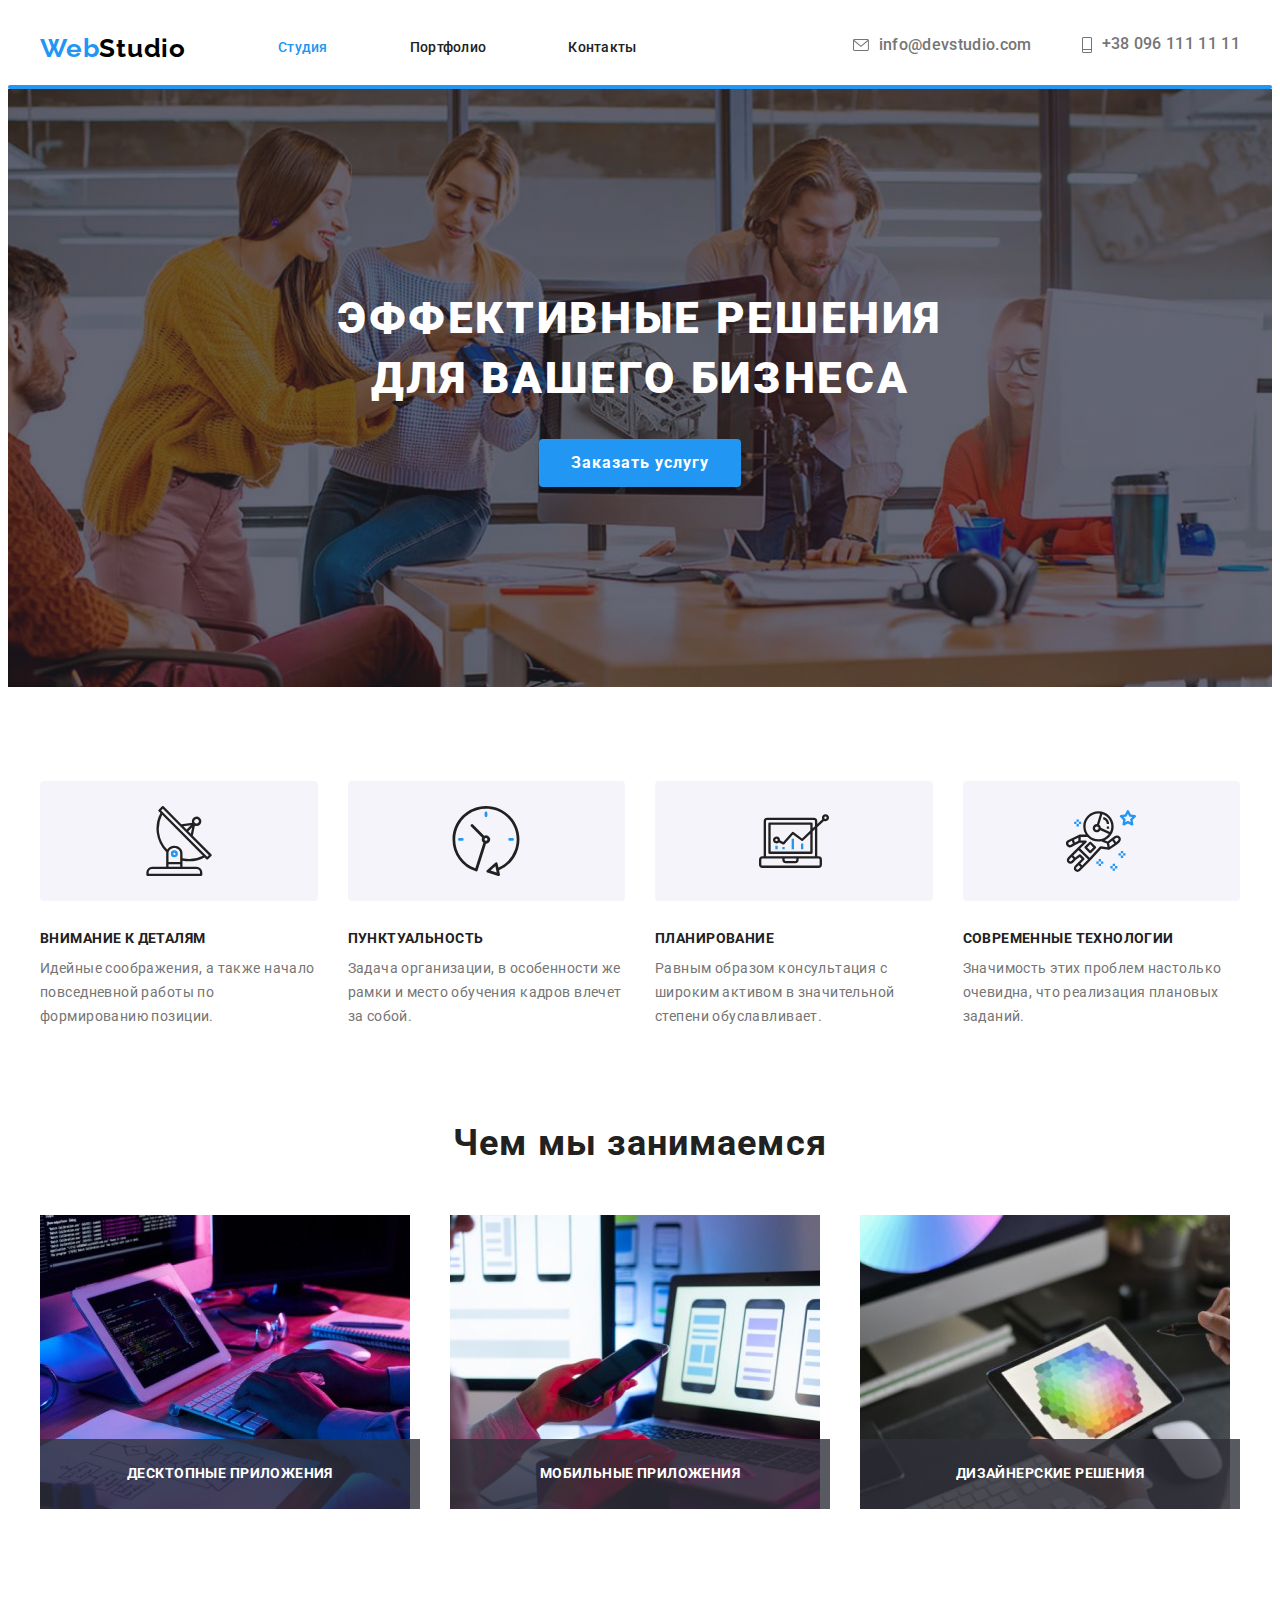
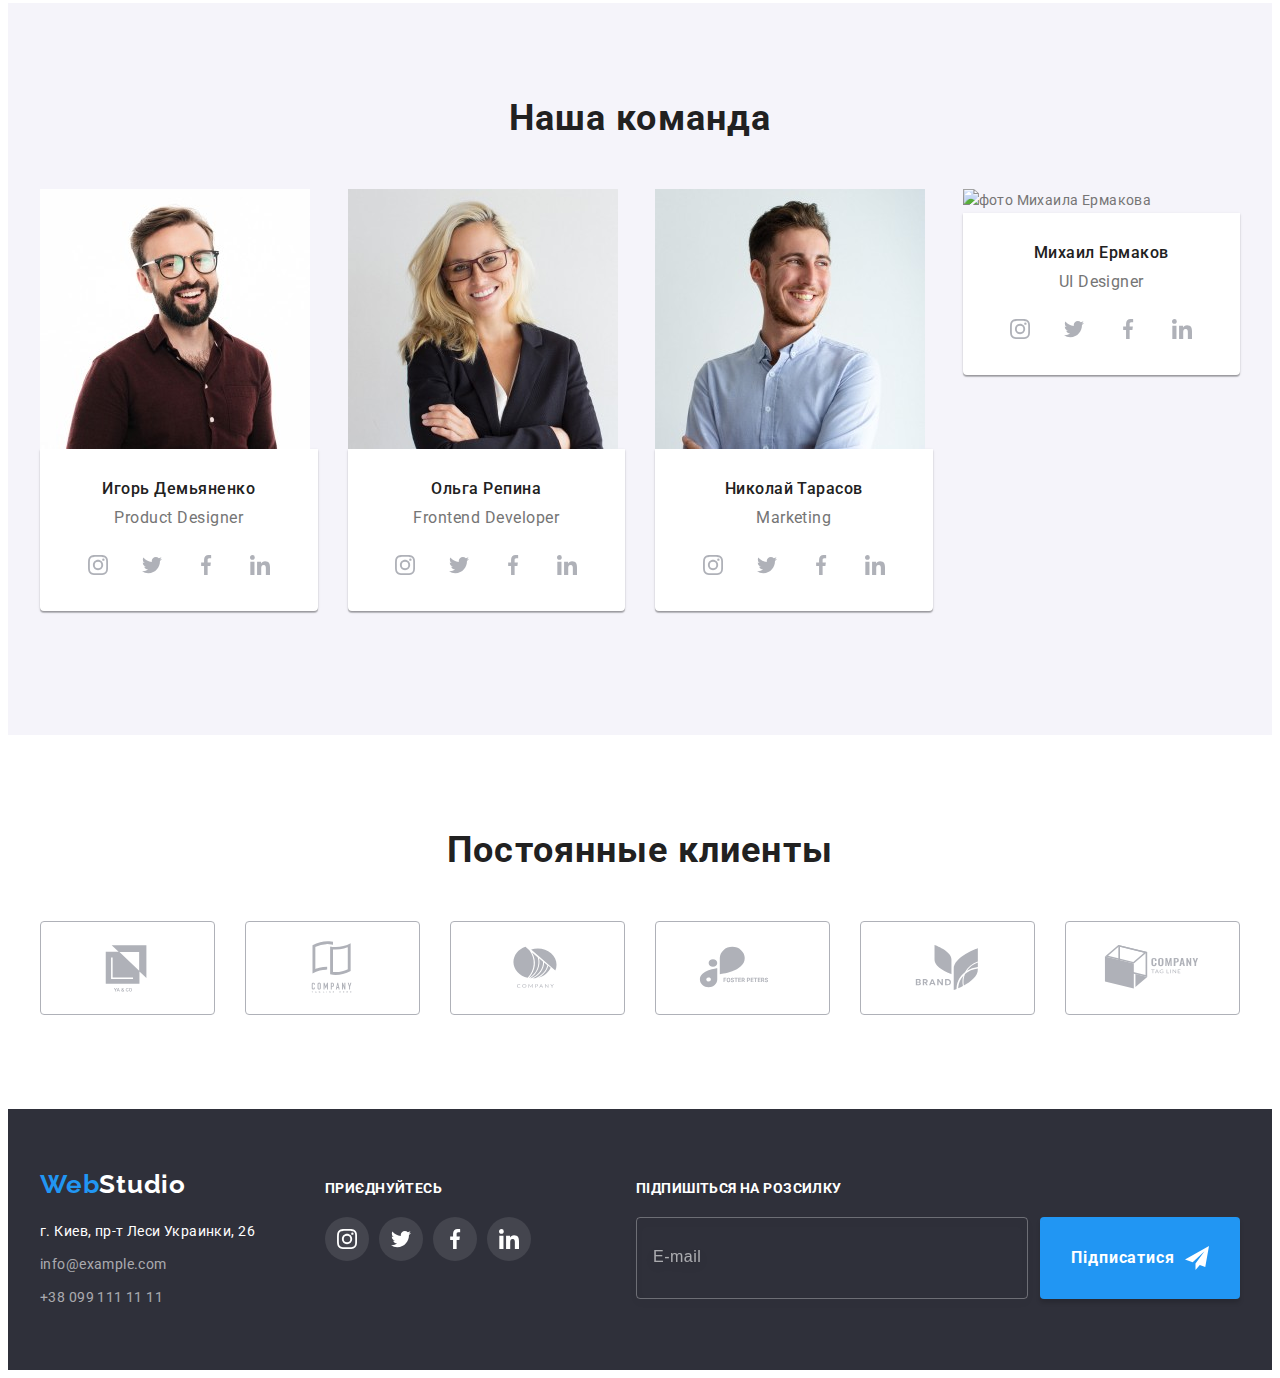
==== commit 6e8185a7: "fix logo margin" ====
--- a/index.html
+++ b/index.html
@@ -26,7 +26,7 @@
   <body>
     <!-- Header section  -->
     <header class="header">
-      <div class="container header__container">
+      <div class="container">
         <div class="header__mobile header--flex">
           <a class="logo header__logo link" href="" lang="en"
             >Web<span class="logo__text--upper">Studio</span>
--- a/css/main.min.css
+++ b/css/main.min.css
@@ -1 +1 @@
-:root{--main-font: "Roboto", sans-serif;--secondary-font: "Raleway", sans-serif;--grey-text-cl: #757575;--black-text-cl: #212121;--white-text-cl: #FFFFFF;--accent-cl: #2196F3;--items-cl: #AFB1B8;--white-bg-cl: #FFFFFF;--black-bg-cl: #2F303A;--grey-bg-cl: #F5F4FA;--card-ov-bg: rgba(33, 150, 243, 0.9);--border-cl: #ECECEC;--card-gap: 30px;--card-item: 1;--animation: 250ms cubic-bezier(0.4, 0, 0.2, 1);--hero-gradient: linear-gradient(to right, rgba(47, 48, 58, 0.4), rgba(47, 48, 58, 0.4))}.visually-hidden{position:absolute;width:1px;height:1px;margin:-1px;border:0;padding:0;white-space:nowrap;-webkit-clip-path:inset(100%);clip-path:inset(100%);clip:rect(0 0 0 0);overflow:hidden}body{font-family:var(--main-font);color:var(--grey-text-cl);font-size:14px;line-height:1.71;letter-spacing:.03em}body.modal-open{overflow:hidden}h1,h2,h3,h4,p{margin:0}ul,ol{margin:0;padding:0}img{display:block;max-width:100%;height:auto}.link{text-decoration:none;color:currentColor}.list{list-style:none}.card-set{display:-webkit-box;display:-ms-flexbox;display:flex;-ms-flex-wrap:wrap;flex-wrap:wrap;margin-left:calc(-1*var(--card-gap));margin-top:calc(-1*var(--card-gap))}.card-item{margin-left:var(--card-gap);margin-top:var(--card-gap);-ms-flex-preferred-size:calc(100%/var(--card-item) - var(--card-gap));flex-basis:calc(100%/var(--card-item) - var(--card-gap))}.container{padding-left:15px;padding-right:15px;width:100%;margin-right:auto;margin-left:auto}@media screen and (min-width: 480px){.container{width:480px}}@media screen and (min-width: 768px){.container{width:768px}}@media screen and (min-width: 1200px){.container{width:1200px}}.section-title{font-weight:700;font-size:28px;line-height:1.17;letter-spacing:.03em;display:-webkit-box;display:-ms-flexbox;display:flex;-webkit-box-pack:center;-ms-flex-pack:center;justify-content:center;margin-bottom:30px}@media screen and (min-width: 1200px){.section-title{font-size:36px;margin-bottom:50px}}.title{color:var(--black-text-cl)}.overlay{max-width:1600px;margin-left:auto;margin-right:auto;background-image:var(--hero-gradient),url(../images/hero/hero-sm.jpg);background-repeat:no-repeat;background-size:cover;background-position:center}@media(min-device-pixel-ratio: 2),(-webkit-min-device-pixel-ratio: 2),(min-resolution: 192dpi),(min-resolution: 2dppx){.overlay{background-image:var(--hero-gradient),url(../images/hero/hero-sm@2x.jpg)}}@media(max-width: 767.98px){.overlay{background-image:var(--hero-gradient),url(../images/hero/hero-md.jpg);background-size:cover}}@media(max-width: 767.98px)and (min-device-pixel-ratio: 2),(max-width: 767.98px)and (-webkit-min-device-pixel-ratio: 2),(max-width: 767.98px)and (min-resolution: 192dpi),(max-width: 767.98px)and (min-resolution: 2dppx){.overlay{background-image:var(--hero-gradient),url(../images/hero/hero-md@2x.jpg)}}@media screen and (min-width: 768px){.overlay{background-image:var(--hero-gradient),url(../images/hero/hero-lg.jpg);background-size:cover}}@media screen and (min-width: 768px)and (min-device-pixel-ratio: 2),screen and (min-width: 768px)and (-webkit-min-device-pixel-ratio: 2),screen and (min-width: 768px)and (min-resolution: 192dpi),screen and (min-width: 768px)and (min-resolution: 2dppx){.overlay{background-image:var(--hero-gradient),url(../images/hero/hero-lg@2x.jpg)}}.logo{color:var(--accent-cl);font-family:var(--secondary-font);font-weight:700;line-height:1.17;font-size:24px;letter-spacing:.03em}@media screen and (min-width: 1200px){.logo{font-size:26px;line-height:1.19}}.logo__text--upper{color:#000}.logo__text--lower{color:var(--white-text-cl)}.btn{display:-webkit-box;display:-ms-flexbox;display:flex;-webkit-box-pack:center;-ms-flex-pack:center;justify-content:center;-webkit-box-align:center;-ms-flex-align:center;align-items:center;font-family:inherit;font-weight:700;font-size:16px;line-height:1.88;letter-spacing:.06em;color:var(--white-text-cl);-webkit-box-shadow:0px 4px 4px rgba(0,0,0,.15);box-shadow:0px 4px 4px rgba(0,0,0,.15);background-color:var(--accent-cl);cursor:pointer;text-align:center;border-radius:4px;padding:9px 32px;border:none;min-width:200px;-webkit-transition:background-color var(--animation);transition:background-color var(--animation)}.btn:hover,.btn:focus{background-color:#188ce8}.section{padding-top:60px;padding-bottom:60px}@media screen and (min-width: 1200px){.section{padding-top:94px;padding-bottom:94px}}.socials{display:-webkit-box;display:-ms-flexbox;display:flex;-webkit-box-pack:center;-ms-flex-pack:center;justify-content:center;gap:10px}.socials__link{display:-webkit-box;display:-ms-flexbox;display:flex;-webkit-box-align:center;-ms-flex-align:center;align-items:center;-webkit-box-pack:center;-ms-flex-pack:center;justify-content:center;width:44px;height:44px;border-radius:50%;fill:var(--items-cl);-webkit-transition:fill var(--animation),background-color var(--animation);transition:fill var(--animation),background-color var(--animation)}.socials__link:hover,.socials__link:focus{fill:var(--white-bg-cl);background-color:var(--accent-cl)}.backdrop{position:fixed;top:0;left:0;z-index:50;width:100%;height:100%;background-color:rgba(0,0,0,.2);opacity:1;-webkit-transition:opacity var(--animation),visibility var(--animation);transition:opacity var(--animation),visibility var(--animation)}.backdrop--is-hidden{opacity:0;visibility:hidden;pointer-events:none}.modal{position:absolute;min-width:528px;min-height:581px;top:50%;left:50%;padding:40px;-webkit-transform:translate(-50%, -50%) scale(1);transform:translate(-50%, -50%) scale(1);-webkit-transition:visibility var(--animation),-webkit-transform var(--animation);transition:visibility var(--animation),-webkit-transform var(--animation);transition:transform var(--animation),visibility var(--animation);transition:transform var(--animation),visibility var(--animation),-webkit-transform var(--animation);background-color:var(--white-bg-cl);-webkit-box-shadow:0px 1px 3px rgba(0,0,0,.12),0px 1px 1px rgba(0,0,0,.14),0px 2px 1px rgba(0,0,0,.2);box-shadow:0px 1px 3px rgba(0,0,0,.12),0px 1px 1px rgba(0,0,0,.14),0px 2px 1px rgba(0,0,0,.2);border-radius:4px}.modal__btn{position:absolute;top:8px;right:8px;display:-webkit-box;display:-ms-flexbox;display:flex;-webkit-box-align:center;-ms-flex-align:center;align-items:center;-webkit-box-pack:center;-ms-flex-pack:center;justify-content:center;width:30px;height:30px;padding:0;cursor:pointer;border-radius:50%;border:1px solid rgba(0,0,0,.1);background-color:var(--white-bg-cl);-webkit-transition:fill var(--animation);transition:fill var(--animation)}.modal__btn:hover,.modal__btn:focus{fill:var(--accent-cl)}.backdrop--is-hidden .modal{-webkit-transform:translate(-50%, -50%) scale(0.3);transform:translate(-50%, -50%) scale(0.3)}@media(max-width: 1199.98px){.form{-webkit-box-align:center;-ms-flex-align:center;align-items:center}}.form__input{background-color:rgba(0,0,0,0);padding:15px 16px;width:100%;height:50px;color:var(--white-text-cl);border:1px solid rgba(255,255,255,.3);-webkit-filter:drop-shadow(0px 4px 4px rgba(0, 0, 0, 0.15));filter:drop-shadow(0px 4px 4px rgba(0, 0, 0, 0.15));border-radius:4px}@media screen and (min-width: 768px){.form__input{width:450px}}@media screen and (min-width: 1200px){.form__input{width:358px}}.form__input::-webkit-input-placeholder{font-size:16px;line-height:1.25;-webkit-box-align:center;align-items:center;letter-spacing:.03em;color:rgba(255,255,255,.6)}.form__input::-moz-placeholder{font-size:16px;line-height:1.25;align-items:center;letter-spacing:.03em;color:rgba(255,255,255,.6)}.form__input:-ms-input-placeholder{font-size:16px;line-height:1.25;-ms-flex-align:center;align-items:center;letter-spacing:.03em;color:rgba(255,255,255,.6)}.form__input::-ms-input-placeholder{font-size:16px;line-height:1.25;-ms-flex-align:center;align-items:center;letter-spacing:.03em;color:rgba(255,255,255,.6)}.form__input::placeholder{font-size:16px;line-height:1.25;-webkit-box-align:center;-ms-flex-align:center;align-items:center;letter-spacing:.03em;color:rgba(255,255,255,.6)}.register-form{text-align:center}.register-form__title{display:block;margin-bottom:12px;font-weight:700;font-size:20px;line-height:1.15;text-align:center;letter-spacing:.03em;color:var(--black-text-cl)}.register-form__group{margin-bottom:20px}.register-form__wrap{display:-webkit-box;display:-ms-flexbox;display:flex;-webkit-box-orient:vertical;-webkit-box-direction:normal;-ms-flex-direction:column;flex-direction:column;margin-bottom:10px}.register-form__box{position:relative}.register-form__wrap:last-child{margin-bottom:20px}.register-form__input:focus,.register-form__input:hover{border-color:var(--accent-cl)}.register-form__Commentary:focus,.register-form__Commentary:hover{border-color:var(--accent-cl)}.register-form__input:focus+.register-form__icon,.register-form__input:hover+.register-form__icon{fill:var(--accent-cl)}.register-form__label{display:block;text-align:left;margin-bottom:4px;font-size:12px;line-height:1.1666666667;letter-spacing:.01em;color:var(--grey-text-cl)}.register-form__input{width:100%;height:40px;border:1px solid rgba(33,33,33,.2);border-radius:4px;padding:12px;padding-left:42px;outline:rgba(0,0,0,0);-webkit-transition:border-color var(--animation);transition:border-color var(--animation)}.register-form__icon{position:absolute;top:50%;-webkit-transform:translateY(-50%);transform:translateY(-50%);left:12px;-webkit-transition:fill var(--animation);transition:fill var(--animation)}.register-form__Commentary{width:100%;height:120px;border:1px solid rgba(33,33,33,.2);border-radius:4px;padding:12px 16px;outline:rgba(0,0,0,0);resize:none;-webkit-transition:border-color var(--animation);transition:border-color var(--animation)}.register-form textarea::-webkit-input-placeholder{font-weight:400;font-size:12px;line-height:1.1666666667;letter-spacing:.01em;color:rgba(117,117,117,.5)}.register-form textarea::-moz-placeholder{font-weight:400;font-size:12px;line-height:1.1666666667;letter-spacing:.01em;color:rgba(117,117,117,.5)}.register-form textarea:-ms-input-placeholder{font-weight:400;font-size:12px;line-height:1.1666666667;letter-spacing:.01em;color:rgba(117,117,117,.5)}.register-form textarea::-ms-input-placeholder{font-weight:400;font-size:12px;line-height:1.1666666667;letter-spacing:.01em;color:rgba(117,117,117,.5)}.register-form textarea::placeholder{font-weight:400;font-size:12px;line-height:1.1666666667;letter-spacing:.01em;color:rgba(117,117,117,.5)}.register-form__agreement{margin-bottom:30px}.register-form__btn{margin:0 auto}.agreement{display:-webkit-box;display:-ms-flexbox;display:flex;-webkit-box-align:center;-ms-flex-align:center;align-items:center;-webkit-box-pack:center;-ms-flex-pack:center;justify-content:center;gap:8px;cursor:pointer}.agreement__text{font-size:14px;line-height:1.7142857143;letter-spacing:.03em;-webkit-user-select:none;-moz-user-select:none;-ms-user-select:none;user-select:none;text-underline-position:under}.agreement__link{color:var(--accent-cl)}.agreement__icon--uncheck{-webkit-transition:fill var(--animation);transition:fill var(--animation)}.agreement__icon--check{opacity:0;-webkit-transition:opacity var(--animation);transition:opacity var(--animation)}.agreement__checkbox:checked+.agreement__icon .agreement__icon--uncheck{opacity:0;-webkit-transition:opacity var(--animation);transition:opacity var(--animation)}.agreement__checkbox:focus+.agreement__icon .agreement__icon--uncheck,.agreement__checkbox:hover+.agreement__icon .agreement__icon--uncheck{fill:var(--accent-cl)}.agreement__checkbox:checked+.agreement__icon .agreement__icon--check{opacity:1}.radio-btn{font-family:inherit;font-weight:500;font-size:16px;line-height:1.62;letter-spacing:.03em;color:var(--black-text-cl);background-color:var(--grey-bg-cl);cursor:pointer;text-align:center;border-radius:4px;border:none;padding:5px 22px;-webkit-transition:color var(--animation),background-color var(--animation),-webkit-box-shadow var(--animation);transition:color var(--animation),background-color var(--animation),-webkit-box-shadow var(--animation);transition:color var(--animation),background-color var(--animation),box-shadow var(--animation);transition:color var(--animation),background-color var(--animation),box-shadow var(--animation),-webkit-box-shadow var(--animation)}.radio-btn:hover,.radio-btn:focus{color:var(--white-text-cl);background-color:var(--accent-cl);-webkit-box-shadow:0px 3px 1px rgba(0,0,0,.1),0px 1px 2px rgba(0,0,0,.08),0px 2px 2px rgba(0,0,0,.12);box-shadow:0px 3px 1px rgba(0,0,0,.1),0px 1px 2px rgba(0,0,0,.08),0px 2px 2px rgba(0,0,0,.12)}.radio-btn--current{color:var(--white-text-cl);background-color:var(--accent-cl);-webkit-box-shadow:0px 3px 1px rgba(0,0,0,.1),0px 1px 2px rgba(0,0,0,.08),0px 2px 2px rgba(0,0,0,.12);box-shadow:0px 3px 1px rgba(0,0,0,.1),0px 1px 2px rgba(0,0,0,.08),0px 2px 2px rgba(0,0,0,.12)}.portfolio__list{gap:8px;display:-webkit-box;display:-ms-flexbox;display:flex;-ms-flex-wrap:wrap;flex-wrap:wrap}@media screen and (min-width: 480px){.portfolio__list{-webkit-box-pack:left;-ms-flex-pack:left;justify-content:left}}@media screen and (min-width: 768px){.portfolio__list{-webkit-box-pack:center;-ms-flex-pack:center;justify-content:center;margin-bottom:50px}}.nav__list{display:-webkit-box;display:-ms-flexbox;display:flex;-webkit-box-orient:vertical;-webkit-box-direction:normal;-ms-flex-direction:column;flex-direction:column;gap:32px;-webkit-box-align:start;-ms-flex-align:start;align-items:flex-start;font-weight:500;font-size:40px;line-height:1.18;text-align:center;letter-spacing:.02em}@media screen and (min-width: 768px){.nav__list{-webkit-box-orient:horizontal;-webkit-box-direction:normal;-ms-flex-direction:row;flex-direction:row;font-size:14px;line-height:1.14;letter-spacing:.02em}}@media screen and (min-width: 1200px){.nav__item:not(:last-child){margin-right:50px}}.nav__link{display:block;color:var(--black-text-cl);-webkit-transition:color var(--animation);transition:color var(--animation)}@media screen and (min-width: 768px){.nav__link{padding-top:32px;padding-bottom:32px}}.nav__link:hover,.nav__link:focus{color:var(--accent-cl)}.nav__link--current-page{color:var(--accent-cl)}.nav__link--current-page::after{content:"";position:absolute;display:block;bottom:-1px;left:0;width:100%;height:4px;background-color:var(--accent-cl);border-radius:2px}@media(max-width: 767.98px){.nav__link--current-page::after{display:none}}.nav--margin-left{margin-left:0}@media screen and (min-width: 768px){.nav--margin-left{margin-left:88px}}@media screen and (min-width: 1200px){.nav--margin-left{margin-left:92px}}.mobile-menu{text-align:left;padding:48px 40px;background-color:var(--white-bg-cl);-webkit-box-shadow:0px 4px 8px rgba(0,0,0,.04),0px 2px 4px rgba(0,0,0,.08),0px 1px 3px rgba(0,0,0,.16);box-shadow:0px 4px 8px rgba(0,0,0,.04),0px 2px 4px rgba(0,0,0,.08),0px 1px 3px rgba(0,0,0,.16);z-index:30;-webkit-transition:-webkit-transform var(--animation);transition:-webkit-transform var(--animation);transition:transform var(--animation);transition:transform var(--animation), -webkit-transform var(--animation)}.mobile-menu.is-open{display:-webkit-box;display:-ms-flexbox;display:flex;-webkit-box-orient:vertical;-webkit-box-direction:normal;-ms-flex-direction:column;flex-direction:column;-webkit-box-align:start;-ms-flex-align:start;align-items:flex-start;-webkit-transform:translateX(0);transform:translateX(0);opacity:1}@media(max-width: 767.98px){.mobile-menu{display:none;position:fixed;top:0;left:0;width:100vw;height:100vh;-webkit-transform:translateX(100%);transform:translateX(100%);opacity:0}}@media screen and (min-width: 768px){.mobile-menu{display:-webkit-box;display:-ms-flexbox;display:flex;-webkit-box-align:center;-ms-flex-align:center;align-items:center;-webkit-box-pack:justify;-ms-flex-pack:justify;justify-content:space-between;-webkit-box-shadow:none;box-shadow:none;-webkit-box-flex:1;-ms-flex-positive:1;flex-grow:1;padding:0}}.menu-button{display:inline-block;position:absolute;top:10px;right:10px;margin:0;padding:0;border:none;background-color:rgba(0,0,0,0);-webkit-box-align:center;-ms-flex-align:center;align-items:center;margin-left:auto;z-index:40;min-width:40px;min-height:40px;cursor:pointer;-webkit-transition:color var(--animation);transition:color var(--animation)}.menu-button.is-open{position:fixed}.menu-button:hover,.menu-button:focus{color:var(--accent-cl)}@media screen and (min-width: 768px){.menu-button{display:none}}.menu-button__burger-icon{display:block;fill:currentColor}.menu-button.is-open .menu-button__burger-icon{display:none}.menu-button__close-mobile{display:none;fill:currentColor}.menu-button.is-open .menu-button__close-mobile{display:block}.mobile-social{display:none}@media(max-width: 767.98px){.mobile-social{display:-webkit-box;display:-ms-flexbox;display:flex;margin-top:64px}}.mobile-social__list{padding-left:10px;padding-right:10px;border-right:1px solid rgba(33,33,33,.2)}.mobile-social__list:last-child{border:0;padding-right:0}.mobile-social__list:first-child{padding-left:0}.mobile-social__link{font-weight:500;font-size:12px;line-height:1.22;letter-spacing:.02em;color:var(--accent-cl)}@media screen and (min-width: 480px){.mobile-social__link{font-size:18px}}.header{position:relative;border-bottom:1px solid var(--border-cl)}@media(max-width: 767.98px){.header__mobile{min-height:60px;display:-webkit-box;display:-ms-flexbox;display:flex;-webkit-box-align:center;-ms-flex-align:center;align-items:center;-webkit-box-pack:justify;-ms-flex-pack:justify;justify-content:space-between}}.header__contact-list{display:-webkit-box;display:-ms-flexbox;display:flex}@media(max-width: 767.98px){.header__contact-list{-webkit-box-orient:vertical;-webkit-box-direction:reverse;-ms-flex-direction:column-reverse;flex-direction:column-reverse;-webkit-box-align:start;-ms-flex-align:start;align-items:flex-start;gap:32px;margin-top:auto}}@media(min-width: 768px)and (max-width: 1199.98px){.header__contact-list{-webkit-box-orient:vertical;-webkit-box-direction:normal;-ms-flex-direction:column;flex-direction:column;gap:10px;font-weight:500;font-size:14px;line-height:1.14;letter-spacing:.02em;margin-left:auto}}@media(max-width: 767.98px){.header__item:first-child{margin-bottom:32px;font-size:34px;line-height:1.1764705882}}@media(min-width: 768px)and (max-width: 1199.98px){.header__item:first-child{margin-bottom:10px}}@media screen and (min-width: 1200px){.header__contact-item:last-child{margin-left:50px}}.header__contact-link{display:-webkit-inline-box;display:-ms-inline-flexbox;display:inline-flex;-webkit-box-align:center;-ms-flex-align:center;align-items:center;color:var(--grey-text-cl);font-weight:500;font-size:24px;line-height:1.16;letter-spacing:.02em;-webkit-transition:color var(--animation);transition:color var(--animation)}@media screen and (min-width: 768px){.header__contact-link{font-size:12px}}@media screen and (min-width: 1200px){.header__contact-link{font-size:16px}}.header__logo{margin-right:93px}.header__contact-link:hover,.header__contact-link:focus{color:var(--accent-cl)}.header__icon{display:none}@media screen and (min-width: 768px){.header__icon{display:block;margin-right:10px;fill:currentColor}}@media(max-width: 767.98px){.menu{display:none}}@media screen and (min-width: 768px){.header--flex{display:-webkit-box;display:-ms-flexbox;display:flex;-webkit-box-align:center;-ms-flex-align:center;align-items:center}}.hero{padding-top:118px;padding-bottom:118px;text-align:center;background-color:var(--grey-text-cl)}@media screen and (min-width: 1200px){.hero{padding-top:200px;padding-bottom:200px}}.hero__title{font-weight:900;font-size:26px;line-height:1.61;letter-spacing:.06em;text-transform:uppercase;color:var(--white-text-cl);max-width:360px;margin-right:auto;margin-left:auto;margin-bottom:30px}@media screen and (min-width: 1200px){.hero__title{font-size:44px;line-height:1.36;max-width:696px}}.hero__btn{margin:0 auto}.about__title{font-weight:700;font-size:14px;line-height:1.14;letter-spacing:.03em;text-transform:uppercase;margin-bottom:10px}@media(max-width: 767.98px){.about__title{text-align:center}}.about__thumb{display:-webkit-box;display:-ms-flexbox;display:flex;background-color:var(--grey-bg-cl);border-radius:4px;margin-bottom:30px;height:120px;-webkit-box-pack:center;-ms-flex-pack:center;justify-content:center;-webkit-box-align:center;-ms-flex-align:center;align-items:center}@media screen and (min-width: 768px){.about{--card-item: 2}}@media screen and (min-width: 1200px){.about{--card-item: 4}}.work{padding-top:0}@media(max-width: 1199.98px){.work{display:none}}.work__thumb{position:relative}.work__desc{position:absolute;bottom:0;left:0;background-color:rgba(47,48,58,.8);width:100%;padding-top:27px;padding-bottom:27px;display:-webkit-box;display:-ms-flexbox;display:flex;-webkit-box-pack:center;-ms-flex-pack:center;justify-content:center}.work__text-desc{font-weight:700;line-height:1.14;text-transform:uppercase;color:var(--white-text-cl)}.work__list{--card-item: 3}.team{background-color:var(--grey-bg-cl)}@media screen and (min-width: 768px){.team{--card-item: 2}}@media screen and (min-width: 1200px){.team{--card-item: 4}}.team__content{text-align:center;padding-top:30px;padding-bottom:24px;background:var(--white-bg-cl);-webkit-box-shadow:0px 1px 3px rgba(0,0,0,.12),0px 1px 1px rgba(0,0,0,.14),0px 2px 1px rgba(0,0,0,.2);box-shadow:0px 1px 3px rgba(0,0,0,.12),0px 1px 1px rgba(0,0,0,.14),0px 2px 1px rgba(0,0,0,.2);border-radius:0px 0px 4px 4px}@media screen and (min-width: 1200px){.team__content{margin-bottom:30px}}.team__title{font-size:16px;font-weight:500;line-height:1.19;letter-spacing:.03em;margin-bottom:10px}.team__text{font-size:16px;line-height:1.19;letter-spacing:.03em;margin-bottom:16px}.clients__list{display:-webkit-box;display:-ms-flexbox;display:flex;--card-item: 2}@media screen and (min-width: 768px){.clients__list{--card-item: 3}}@media screen and (min-width: 1200px){.clients__list{--card-item: 6}}.clients__link{display:-webkit-box;display:-ms-flexbox;display:flex;border:1px solid currentColor;border-radius:4px;height:92px;-webkit-box-align:center;-ms-flex-align:center;align-items:center;-webkit-box-pack:center;-ms-flex-pack:center;justify-content:center;color:var(--items-cl);-webkit-transition:color var(--animation);transition:color var(--animation)}.clients__icon{fill:currentColor}.clients__link:hover,.clients__link:focus{color:var(--accent-cl)}.footer{background-color:var(--black-bg-cl);padding-top:60px;padding-bottom:60px}@media(max-width: 1199.98px){.footer{text-align:center}}.footer__contacts{font-style:normal;color:rgba(255,255,255,.6)}.footer__container{display:-webkit-box;display:-ms-flexbox;display:flex;-webkit-box-orient:vertical;-webkit-box-direction:normal;-ms-flex-direction:column;flex-direction:column;gap:60px}@media screen and (min-width: 1200px){.footer__container{display:-webkit-box;display:-ms-flexbox;display:flex;gap:70px;-webkit-box-align:baseline;-ms-flex-align:baseline;align-items:baseline;-webkit-box-orient:horizontal;-webkit-box-direction:normal;-ms-flex-direction:row;flex-direction:row}}@media(max-width: 767.98px){.footer__wrap{display:-webkit-box;display:-ms-flexbox;display:flex;-webkit-box-orient:vertical;-webkit-box-direction:normal;-ms-flex-direction:column;flex-direction:column;gap:60px}}@media(min-width: 768px)and (max-width: 1199.98px){.footer__wrap{display:-webkit-box;display:-ms-flexbox;display:flex;-webkit-box-pack:center;-ms-flex-pack:center;justify-content:center;gap:165px}}@media screen and (min-width: 1200px){.footer__wrap{display:-webkit-box;display:-ms-flexbox;display:flex;-webkit-box-align:baseline;-ms-flex-align:baseline;align-items:baseline;gap:70px}}@media(max-width: 1199.98px){.footer__form-field{display:-webkit-box;display:-ms-flexbox;display:flex;-webkit-box-orient:vertical;-webkit-box-direction:normal;-ms-flex-direction:column;flex-direction:column;gap:20px;-webkit-box-align:center;-ms-flex-align:center;align-items:center}}@media screen and (min-width: 1200px){.footer__form-field{display:-webkit-box;display:-ms-flexbox;display:flex;gap:12px}}.footer__logo{display:inline-block;margin-bottom:20px}.footer__list{margin-bottom:9px}.footer__list:last-child{margin-bottom:0}.footer__link--transparent{-webkit-transition:color var(--animation);transition:color var(--animation)}.footer__link--transparent:hover,.footer__link--transparent:focus{color:var(--white-text-cl)}.footer__link{color:var(--white-text-cl)}@media screen and (min-width: 1200px){.footer__form{margin-left:auto}}.footer__text{display:-webkit-box;display:-ms-flexbox;display:flex;font-weight:700;font-size:14px;line-height:1.14;letter-spacing:.03em;text-transform:uppercase;margin-bottom:10px;color:var(--white-text-cl);margin-bottom:20px}@media(max-width: 1199.98px){.footer__text{-webkit-box-pack:center;-ms-flex-pack:center;justify-content:center}}.footer__socials{background-color:rgba(255,255,255,.1);fill:var(--white-text-cl)}.footer__btn{margin:0 auto;padding:10px 28px;gap:10px}.projects{--card-item: 1}@media screen and (min-width: 768px){.projects{--card-item: 2}}@media screen and (min-width: 1200px){.projects{--card-item: 3}}.projects__content{padding-top:20px;padding-left:24px;padding-bottom:20px;padding-right:24px;border-top:none;border-right:1px solid #eee;border-bottom:1px solid #eee;border-left:1px solid #eee}.projects__title{font-weight:700;font-size:18px;line-height:2;letter-spacing:.06em;color:var(--black-text-cl);margin-bottom:4px}.projects__desc{font-size:16px;line-height:1.88}.projects__link{display:block;-webkit-transition:-webkit-box-shadow var(--animation);transition:-webkit-box-shadow var(--animation);transition:box-shadow var(--animation);transition:box-shadow var(--animation), -webkit-box-shadow var(--animation)}.projects__link:hover,.projects__link:focus{-webkit-box-shadow:0px 1px 1px rgba(0,0,0,.12),0px 4px 4px rgba(0,0,0,.06),1px 4px 6px rgba(0,0,0,.16);box-shadow:0px 1px 1px rgba(0,0,0,.12),0px 4px 4px rgba(0,0,0,.06),1px 4px 6px rgba(0,0,0,.16)}.projects__link:hover .projects__overlay,.projects__link:focus .projects__overlay{-webkit-transform:translateY(0);transform:translateY(0)}.projects__card{position:relative;overflow:hidden}.projects__overlay{position:absolute;top:0;left:0;display:-webkit-box;display:-ms-flexbox;display:flex;-webkit-box-align:center;-ms-flex-align:center;align-items:center;-webkit-box-pack:center;-ms-flex-pack:center;justify-content:center;-webkit-transform:translateY(100%);transform:translateY(100%);width:100%;height:100%;background-color:var(--card-ov-bg);-webkit-transition:-webkit-transform var(--animation);transition:-webkit-transform var(--animation);transition:transform var(--animation);transition:transform var(--animation), -webkit-transform var(--animation)}.projects__text{font-size:18px;line-height:1.55;padding:63px 24px;color:var(--white-text-cl)}/*# sourceMappingURL=main.min.css.map */+:root{--main-font: "Roboto", sans-serif;--secondary-font: "Raleway", sans-serif;--grey-text-cl: #757575;--black-text-cl: #212121;--white-text-cl: #FFFFFF;--accent-cl: #2196F3;--items-cl: #AFB1B8;--white-bg-cl: #FFFFFF;--black-bg-cl: #2F303A;--grey-bg-cl: #F5F4FA;--card-ov-bg: rgba(33, 150, 243, 0.9);--border-cl: #ECECEC;--card-gap: 30px;--card-item: 1;--animation: 250ms cubic-bezier(0.4, 0, 0.2, 1);--hero-gradient: linear-gradient(to right, rgba(47, 48, 58, 0.4), rgba(47, 48, 58, 0.4))}.visually-hidden{position:absolute;width:1px;height:1px;margin:-1px;border:0;padding:0;white-space:nowrap;-webkit-clip-path:inset(100%);clip-path:inset(100%);clip:rect(0 0 0 0);overflow:hidden}body{font-family:var(--main-font);color:var(--grey-text-cl);font-size:14px;line-height:1.71;letter-spacing:.03em}body.modal-open{overflow:hidden}h1,h2,h3,h4,p{margin:0}ul,ol{margin:0;padding:0}img{display:block;max-width:100%;height:auto}.link{text-decoration:none;color:currentColor}.list{list-style:none}.card-set{display:-webkit-box;display:-ms-flexbox;display:flex;-ms-flex-wrap:wrap;flex-wrap:wrap;margin-left:calc(-1*var(--card-gap));margin-top:calc(-1*var(--card-gap))}.card-item{margin-left:var(--card-gap);margin-top:var(--card-gap);-ms-flex-preferred-size:calc(100%/var(--card-item) - var(--card-gap));flex-basis:calc(100%/var(--card-item) - var(--card-gap))}.container{padding-left:15px;padding-right:15px;margin-right:auto;margin-left:auto}@media screen and (min-width: 480px){.container{width:480px}}@media screen and (min-width: 768px){.container{width:768px}}@media screen and (min-width: 1200px){.container{width:1200px}}.section-title{font-weight:700;font-size:28px;line-height:1.17;letter-spacing:.03em;display:-webkit-box;display:-ms-flexbox;display:flex;-webkit-box-pack:center;-ms-flex-pack:center;justify-content:center;margin-bottom:30px}@media screen and (min-width: 1200px){.section-title{font-size:36px;margin-bottom:50px}}.title{color:var(--black-text-cl)}.overlay{max-width:1600px;margin-left:auto;margin-right:auto;background-image:var(--hero-gradient),url(../images/hero/hero-sm.jpg);background-repeat:no-repeat;background-size:cover;background-position:center}@media(min-device-pixel-ratio: 2),(-webkit-min-device-pixel-ratio: 2),(min-resolution: 192dpi),(min-resolution: 2dppx){.overlay{background-image:var(--hero-gradient),url(../images/hero/hero-sm@2x.jpg)}}@media(max-width: 767.98px){.overlay{background-image:var(--hero-gradient),url(../images/hero/hero-md.jpg);background-size:cover}}@media(max-width: 767.98px)and (min-device-pixel-ratio: 2),(max-width: 767.98px)and (-webkit-min-device-pixel-ratio: 2),(max-width: 767.98px)and (min-resolution: 192dpi),(max-width: 767.98px)and (min-resolution: 2dppx){.overlay{background-image:var(--hero-gradient),url(../images/hero/hero-md@2x.jpg)}}@media screen and (min-width: 768px){.overlay{background-image:var(--hero-gradient),url(../images/hero/hero-lg.jpg);background-size:cover}}@media screen and (min-width: 768px)and (min-device-pixel-ratio: 2),screen and (min-width: 768px)and (-webkit-min-device-pixel-ratio: 2),screen and (min-width: 768px)and (min-resolution: 192dpi),screen and (min-width: 768px)and (min-resolution: 2dppx){.overlay{background-image:var(--hero-gradient),url(../images/hero/hero-lg@2x.jpg)}}.logo{color:var(--accent-cl);font-family:var(--secondary-font);font-weight:700;line-height:1.17;font-size:24px;letter-spacing:.03em}@media screen and (min-width: 1200px){.logo{font-size:26px;line-height:1.19}}.logo__text--upper{color:#000}.logo__text--lower{color:var(--white-text-cl)}.btn{display:-webkit-box;display:-ms-flexbox;display:flex;-webkit-box-pack:center;-ms-flex-pack:center;justify-content:center;-webkit-box-align:center;-ms-flex-align:center;align-items:center;font-family:inherit;font-weight:700;font-size:16px;line-height:1.88;letter-spacing:.06em;color:var(--white-text-cl);-webkit-box-shadow:0px 4px 4px rgba(0,0,0,.15);box-shadow:0px 4px 4px rgba(0,0,0,.15);background-color:var(--accent-cl);cursor:pointer;text-align:center;border-radius:4px;padding:9px 32px;border:none;min-width:200px;-webkit-transition:background-color var(--animation);transition:background-color var(--animation)}.btn:hover,.btn:focus{background-color:#188ce8}.section{padding-top:60px;padding-bottom:60px}@media screen and (min-width: 1200px){.section{padding-top:94px;padding-bottom:94px}}.socials{display:-webkit-box;display:-ms-flexbox;display:flex;-webkit-box-pack:center;-ms-flex-pack:center;justify-content:center;gap:10px}.socials__link{display:-webkit-box;display:-ms-flexbox;display:flex;-webkit-box-align:center;-ms-flex-align:center;align-items:center;-webkit-box-pack:center;-ms-flex-pack:center;justify-content:center;width:44px;height:44px;border-radius:50%;fill:var(--items-cl);-webkit-transition:fill var(--animation),background-color var(--animation);transition:fill var(--animation),background-color var(--animation)}.socials__link:hover,.socials__link:focus{fill:var(--white-bg-cl);background-color:var(--accent-cl)}.backdrop{position:fixed;top:0;left:0;z-index:50;width:100%;height:100%;background-color:rgba(0,0,0,.2);opacity:1;-webkit-transition:opacity var(--animation),visibility var(--animation);transition:opacity var(--animation),visibility var(--animation)}@media(max-width: 767.98px){.backdrop{overflow-y:scroll;padding:93px 15px}}.backdrop--is-hidden{opacity:0;visibility:hidden;pointer-events:none}.modal{position:absolute;max-height:609px;top:50%;left:50%;padding:40px;-webkit-transform:translate(-50%, -50%) scale(1);transform:translate(-50%, -50%) scale(1);-webkit-transition:visibility var(--animation),-webkit-transform var(--animation);transition:visibility var(--animation),-webkit-transform var(--animation);transition:transform var(--animation),visibility var(--animation);transition:transform var(--animation),visibility var(--animation),-webkit-transform var(--animation);background-color:var(--white-bg-cl);-webkit-box-shadow:0px 1px 3px rgba(0,0,0,.12),0px 1px 1px rgba(0,0,0,.14),0px 2px 1px rgba(0,0,0,.2);box-shadow:0px 1px 3px rgba(0,0,0,.12),0px 1px 1px rgba(0,0,0,.14),0px 2px 1px rgba(0,0,0,.2);border-radius:4px}@media screen and (min-width: 480px){.modal{max-width:450px;width:100%}}@media screen and (min-width: 1200px){.modal{max-width:528px;max-height:581px}}.modal__btn{position:absolute;top:8px;right:8px;display:-webkit-box;display:-ms-flexbox;display:flex;-webkit-box-align:center;-ms-flex-align:center;align-items:center;-webkit-box-pack:center;-ms-flex-pack:center;justify-content:center;width:30px;height:30px;padding:0;cursor:pointer;border-radius:50%;border:1px solid rgba(0,0,0,.1);background-color:var(--white-bg-cl);-webkit-transition:fill var(--animation);transition:fill var(--animation)}.modal__btn:hover,.modal__btn:focus{fill:var(--accent-cl)}.backdrop--is-hidden .modal{-webkit-transform:translate(-50%, -50%) scale(0.3);transform:translate(-50%, -50%) scale(0.3)}@media(max-width: 1199.98px){.form{-webkit-box-align:center;-ms-flex-align:center;align-items:center}}.form__input{background-color:rgba(0,0,0,0);padding:15px 16px;width:100%;height:50px;color:var(--white-text-cl);border:1px solid rgba(255,255,255,.3);-webkit-filter:drop-shadow(0px 4px 4px rgba(0, 0, 0, 0.15));filter:drop-shadow(0px 4px 4px rgba(0, 0, 0, 0.15));border-radius:4px}@media screen and (min-width: 768px){.form__input{width:450px}}@media screen and (min-width: 1200px){.form__input{width:358px}}.form__input::-webkit-input-placeholder{font-size:16px;line-height:1.25;-webkit-box-align:center;align-items:center;letter-spacing:.03em;color:rgba(255,255,255,.6)}.form__input::-moz-placeholder{font-size:16px;line-height:1.25;align-items:center;letter-spacing:.03em;color:rgba(255,255,255,.6)}.form__input:-ms-input-placeholder{font-size:16px;line-height:1.25;-ms-flex-align:center;align-items:center;letter-spacing:.03em;color:rgba(255,255,255,.6)}.form__input::-ms-input-placeholder{font-size:16px;line-height:1.25;-ms-flex-align:center;align-items:center;letter-spacing:.03em;color:rgba(255,255,255,.6)}.form__input::placeholder{font-size:16px;line-height:1.25;-webkit-box-align:center;-ms-flex-align:center;align-items:center;letter-spacing:.03em;color:rgba(255,255,255,.6)}.register-form{text-align:center}.register-form__title{display:block;margin-bottom:12px;font-weight:700;font-size:20px;line-height:1.5;text-align:center;letter-spacing:.03em;color:var(--black-text-cl)}@media screen and (min-width: 1200px){.register-form__title{line-height:1.15}}.register-form__group{margin-bottom:20px}.register-form__wrap{display:-webkit-box;display:-ms-flexbox;display:flex;-webkit-box-orient:vertical;-webkit-box-direction:normal;-ms-flex-direction:column;flex-direction:column;margin-bottom:10px}.register-form__box{position:relative}.register-form__wrap:last-child{margin-bottom:20px}.register-form__input:focus,.register-form__input:hover{border-color:var(--accent-cl)}.register-form__Commentary:focus,.register-form__Commentary:hover{border-color:var(--accent-cl)}.register-form__input:focus+.register-form__icon,.register-form__input:hover+.register-form__icon{fill:var(--accent-cl)}.register-form__label{display:block;text-align:left;margin-bottom:4px;font-size:12px;line-height:1.1666666667;letter-spacing:.01em;color:var(--grey-text-cl)}.register-form__input{width:100%;height:40px;border:1px solid rgba(33,33,33,.2);border-radius:4px;padding:12px;padding-left:42px;outline:rgba(0,0,0,0);-webkit-transition:border-color var(--animation);transition:border-color var(--animation)}.register-form__icon{position:absolute;top:50%;-webkit-transform:translateY(-50%);transform:translateY(-50%);left:12px;-webkit-transition:fill var(--animation);transition:fill var(--animation)}.register-form__Commentary{width:100%;height:120px;border:1px solid rgba(33,33,33,.2);border-radius:4px;padding:12px 16px;outline:rgba(0,0,0,0);resize:none;-webkit-transition:border-color var(--animation);transition:border-color var(--animation)}.register-form textarea::-webkit-input-placeholder{font-weight:400;font-size:12px;line-height:1.1666666667;letter-spacing:.01em;color:rgba(117,117,117,.5)}.register-form textarea::-moz-placeholder{font-weight:400;font-size:12px;line-height:1.1666666667;letter-spacing:.01em;color:rgba(117,117,117,.5)}.register-form textarea:-ms-input-placeholder{font-weight:400;font-size:12px;line-height:1.1666666667;letter-spacing:.01em;color:rgba(117,117,117,.5)}.register-form textarea::-ms-input-placeholder{font-weight:400;font-size:12px;line-height:1.1666666667;letter-spacing:.01em;color:rgba(117,117,117,.5)}.register-form textarea::placeholder{font-weight:400;font-size:12px;line-height:1.1666666667;letter-spacing:.01em;color:rgba(117,117,117,.5)}.register-form__agreement{margin-bottom:30px}.register-form__btn{margin:0 auto}.agreement{display:-webkit-box;display:-ms-flexbox;display:flex;-webkit-box-align:center;-ms-flex-align:center;align-items:center;-webkit-box-pack:center;-ms-flex-pack:center;justify-content:center;gap:8px;cursor:pointer}.agreement__text{font-size:12px;line-height:1.1666666667;letter-spacing:.03em;-webkit-user-select:none;-moz-user-select:none;-ms-user-select:none;user-select:none;text-underline-position:under}@media screen and (min-width: 1200px){.agreement__text{font-size:14px;line-height:1.7142857143}}.agreement__link{color:var(--accent-cl)}.agreement__icon--uncheck{-webkit-transition:fill var(--animation);transition:fill var(--animation)}.agreement__icon--check{opacity:0;-webkit-transition:opacity var(--animation);transition:opacity var(--animation)}.agreement__checkbox:checked+.agreement__icon .agreement__icon--uncheck{opacity:0;-webkit-transition:opacity var(--animation);transition:opacity var(--animation)}.agreement__checkbox:focus+.agreement__icon .agreement__icon--uncheck,.agreement__checkbox:hover+.agreement__icon .agreement__icon--uncheck{fill:var(--accent-cl)}.agreement__checkbox:checked+.agreement__icon .agreement__icon--check{opacity:1}.radio-btn{font-family:inherit;font-weight:500;font-size:16px;line-height:1.62;letter-spacing:.03em;color:var(--black-text-cl);background-color:var(--grey-bg-cl);cursor:pointer;text-align:center;border-radius:4px;border:none;padding:5px 22px;-webkit-transition:color var(--animation),background-color var(--animation),-webkit-box-shadow var(--animation);transition:color var(--animation),background-color var(--animation),-webkit-box-shadow var(--animation);transition:color var(--animation),background-color var(--animation),box-shadow var(--animation);transition:color var(--animation),background-color var(--animation),box-shadow var(--animation),-webkit-box-shadow var(--animation)}.radio-btn:hover,.radio-btn:focus{color:var(--white-text-cl);background-color:var(--accent-cl);-webkit-box-shadow:0px 3px 1px rgba(0,0,0,.1),0px 1px 2px rgba(0,0,0,.08),0px 2px 2px rgba(0,0,0,.12);box-shadow:0px 3px 1px rgba(0,0,0,.1),0px 1px 2px rgba(0,0,0,.08),0px 2px 2px rgba(0,0,0,.12)}.radio-btn--current{color:var(--white-text-cl);background-color:var(--accent-cl);-webkit-box-shadow:0px 3px 1px rgba(0,0,0,.1),0px 1px 2px rgba(0,0,0,.08),0px 2px 2px rgba(0,0,0,.12);box-shadow:0px 3px 1px rgba(0,0,0,.1),0px 1px 2px rgba(0,0,0,.08),0px 2px 2px rgba(0,0,0,.12)}.portfolio__list{gap:8px;display:-webkit-box;display:-ms-flexbox;display:flex;-ms-flex-wrap:wrap;flex-wrap:wrap}@media screen and (min-width: 480px){.portfolio__list{-webkit-box-pack:left;-ms-flex-pack:left;justify-content:left}}@media screen and (min-width: 768px){.portfolio__list{-webkit-box-pack:center;-ms-flex-pack:center;justify-content:center;margin-bottom:50px}}.nav__list{display:-webkit-box;display:-ms-flexbox;display:flex;-webkit-box-orient:vertical;-webkit-box-direction:normal;-ms-flex-direction:column;flex-direction:column;gap:32px;-webkit-box-align:start;-ms-flex-align:start;align-items:flex-start;font-weight:500;font-size:40px;line-height:1.18;text-align:center;letter-spacing:.02em}@media screen and (min-width: 768px){.nav__list{-webkit-box-orient:horizontal;-webkit-box-direction:normal;-ms-flex-direction:row;flex-direction:row;font-size:14px;line-height:1.14;letter-spacing:.02em}}@media screen and (min-width: 1200px){.nav__item:not(:last-child){margin-right:50px}}.nav__link{display:block;color:var(--black-text-cl);-webkit-transition:color var(--animation);transition:color var(--animation)}@media screen and (min-width: 768px){.nav__link{padding-top:32px;padding-bottom:32px}}.nav__link:hover,.nav__link:focus{color:var(--accent-cl)}.nav__link--current-page{color:var(--accent-cl)}.nav__link--current-page::after{content:"";position:absolute;display:block;bottom:-1px;left:0;width:100%;height:4px;background-color:var(--accent-cl);border-radius:2px}@media(max-width: 767.98px){.nav__link--current-page::after{display:none}}.nav--margin-left{margin-left:0}@media screen and (min-width: 768px){.nav--margin-left{margin-left:88px}}@media screen and (min-width: 1200px){.nav--margin-left{margin-left:92px}}.mobile-menu{text-align:left;padding:48px 40px;background-color:var(--white-bg-cl);-webkit-box-shadow:0px 4px 8px rgba(0,0,0,.04),0px 2px 4px rgba(0,0,0,.08),0px 1px 3px rgba(0,0,0,.16);box-shadow:0px 4px 8px rgba(0,0,0,.04),0px 2px 4px rgba(0,0,0,.08),0px 1px 3px rgba(0,0,0,.16);z-index:30;-webkit-transition:-webkit-transform var(--animation);transition:-webkit-transform var(--animation);transition:transform var(--animation);transition:transform var(--animation), -webkit-transform var(--animation)}.mobile-menu.is-open{display:-webkit-box;display:-ms-flexbox;display:flex;-webkit-box-orient:vertical;-webkit-box-direction:normal;-ms-flex-direction:column;flex-direction:column;-webkit-box-align:start;-ms-flex-align:start;align-items:flex-start;-webkit-transform:translateX(0);transform:translateX(0);opacity:1}@media(max-width: 767.98px){.mobile-menu{display:none;position:fixed;top:0;left:0;width:100vw;height:100vh;-webkit-transform:translateX(100%);transform:translateX(100%);opacity:0}}@media screen and (min-width: 768px){.mobile-menu{display:-webkit-box;display:-ms-flexbox;display:flex;-webkit-box-align:center;-ms-flex-align:center;align-items:center;-webkit-box-pack:justify;-ms-flex-pack:justify;justify-content:space-between;-webkit-box-shadow:none;box-shadow:none;-webkit-box-flex:1;-ms-flex-positive:1;flex-grow:1;padding:0}}.menu-button{display:inline-block;position:absolute;top:10px;right:10px;margin:0;padding:0;border:none;background-color:rgba(0,0,0,0);-webkit-box-align:center;-ms-flex-align:center;align-items:center;margin-left:auto;z-index:40;min-width:40px;min-height:40px;cursor:pointer;-webkit-transition:color var(--animation);transition:color var(--animation)}.menu-button.is-open{position:fixed}.menu-button:hover,.menu-button:focus{color:var(--accent-cl)}@media screen and (min-width: 768px){.menu-button{display:none}}.menu-button__burger-icon{display:block;fill:currentColor}.menu-button.is-open .menu-button__burger-icon{display:none}.menu-button__close-mobile{display:none;fill:currentColor}.menu-button.is-open .menu-button__close-mobile{display:block}.mobile-social{display:none}@media(max-width: 767.98px){.mobile-social{display:-webkit-box;display:-ms-flexbox;display:flex;margin-top:64px}}.mobile-social__list{padding-left:10px;padding-right:10px;border-right:1px solid rgba(33,33,33,.2)}.mobile-social__list:last-child{border:0;padding-right:0}.mobile-social__list:first-child{padding-left:0}.mobile-social__link{font-weight:500;font-size:12px;line-height:1.22;letter-spacing:.02em;color:var(--accent-cl)}@media screen and (min-width: 480px){.mobile-social__link{font-size:18px}}.header{position:relative;border-bottom:1px solid var(--border-cl)}@media(max-width: 767.98px){.header__mobile{min-height:60px;display:-webkit-box;display:-ms-flexbox;display:flex;-webkit-box-align:center;-ms-flex-align:center;align-items:center;-webkit-box-pack:justify;-ms-flex-pack:justify;justify-content:space-between}}.header__contact-list{display:-webkit-box;display:-ms-flexbox;display:flex}@media(max-width: 767.98px){.header__contact-list{-webkit-box-orient:vertical;-webkit-box-direction:reverse;-ms-flex-direction:column-reverse;flex-direction:column-reverse;-webkit-box-align:start;-ms-flex-align:start;align-items:flex-start;gap:32px;margin-top:auto}}@media(min-width: 768px)and (max-width: 1199.98px){.header__contact-list{-webkit-box-orient:vertical;-webkit-box-direction:normal;-ms-flex-direction:column;flex-direction:column;gap:10px;font-weight:500;font-size:14px;line-height:1.14;letter-spacing:.02em;margin-left:auto}}@media(max-width: 767.98px){.header__item:first-child{margin-bottom:32px;font-size:34px;line-height:1.1764705882}}@media(min-width: 768px)and (max-width: 1199.98px){.header__item:first-child{margin-bottom:10px}}@media screen and (min-width: 1200px){.header__contact-item:last-child{margin-left:50px}}.header__contact-link{display:-webkit-inline-box;display:-ms-inline-flexbox;display:inline-flex;-webkit-box-align:center;-ms-flex-align:center;align-items:center;color:var(--grey-text-cl);font-weight:500;font-size:24px;line-height:1.16;letter-spacing:.02em;-webkit-transition:color var(--animation);transition:color var(--animation)}@media screen and (min-width: 768px){.header__contact-link{font-size:12px}}@media screen and (min-width: 1200px){.header__contact-link{font-size:16px}}.header__contact-link:hover,.header__contact-link:focus{color:var(--accent-cl)}.header__icon{display:none}@media screen and (min-width: 768px){.header__icon{display:block;margin-right:10px;fill:currentColor}}@media screen and (min-width: 768px){.header--flex{display:-webkit-box;display:-ms-flexbox;display:flex;-webkit-box-align:center;-ms-flex-align:center;align-items:center}}.hero{padding-top:118px;padding-bottom:118px;text-align:center;background-color:var(--grey-text-cl)}@media screen and (min-width: 1200px){.hero{padding-top:200px;padding-bottom:200px}}.hero__title{font-weight:900;font-size:26px;line-height:1.61;letter-spacing:.06em;text-transform:uppercase;color:var(--white-text-cl);max-width:360px;margin-right:auto;margin-left:auto;margin-bottom:30px}@media screen and (min-width: 1200px){.hero__title{font-size:44px;line-height:1.36;max-width:696px}}.hero__btn{margin:0 auto}.about__title{font-weight:700;font-size:14px;line-height:1.14;letter-spacing:.03em;text-transform:uppercase;margin-bottom:10px}@media(max-width: 767.98px){.about__title{text-align:center}}.about__thumb{display:-webkit-box;display:-ms-flexbox;display:flex;background-color:var(--grey-bg-cl);border-radius:4px;margin-bottom:30px;height:120px;-webkit-box-pack:center;-ms-flex-pack:center;justify-content:center;-webkit-box-align:center;-ms-flex-align:center;align-items:center}@media screen and (min-width: 768px){.about{--card-item: 2}}@media screen and (min-width: 1200px){.about{--card-item: 4}}.work{padding-top:0}@media(max-width: 1199.98px){.work{display:none}}.work__thumb{position:relative}.work__desc{position:absolute;bottom:0;left:0;background-color:rgba(47,48,58,.8);width:100%;padding-top:27px;padding-bottom:27px;display:-webkit-box;display:-ms-flexbox;display:flex;-webkit-box-pack:center;-ms-flex-pack:center;justify-content:center}.work__text-desc{font-weight:700;line-height:1.14;text-transform:uppercase;color:var(--white-text-cl)}.work__list{--card-item: 3}.team{background-color:var(--grey-bg-cl)}@media screen and (min-width: 768px){.team{--card-item: 2}}@media screen and (min-width: 1200px){.team{--card-item: 4}}.team__content{text-align:center;padding-top:30px;padding-bottom:24px;background:var(--white-bg-cl);-webkit-box-shadow:0px 1px 3px rgba(0,0,0,.12),0px 1px 1px rgba(0,0,0,.14),0px 2px 1px rgba(0,0,0,.2);box-shadow:0px 1px 3px rgba(0,0,0,.12),0px 1px 1px rgba(0,0,0,.14),0px 2px 1px rgba(0,0,0,.2);border-radius:0px 0px 4px 4px}@media screen and (min-width: 1200px){.team__content{margin-bottom:30px}}.team__title{font-size:16px;font-weight:500;line-height:1.19;letter-spacing:.03em;margin-bottom:10px}.team__text{font-size:16px;line-height:1.19;letter-spacing:.03em;margin-bottom:16px}.clients__list{display:-webkit-box;display:-ms-flexbox;display:flex;--card-item: 2}@media screen and (min-width: 768px){.clients__list{--card-item: 3}}@media screen and (min-width: 1200px){.clients__list{--card-item: 6}}.clients__link{display:-webkit-box;display:-ms-flexbox;display:flex;border:1px solid currentColor;border-radius:4px;height:92px;-webkit-box-align:center;-ms-flex-align:center;align-items:center;-webkit-box-pack:center;-ms-flex-pack:center;justify-content:center;color:var(--items-cl);-webkit-transition:color var(--animation);transition:color var(--animation)}.clients__icon{fill:currentColor}.clients__link:hover,.clients__link:focus{color:var(--accent-cl)}.footer{background-color:var(--black-bg-cl);padding-top:60px;padding-bottom:60px}@media(max-width: 1199.98px){.footer{text-align:center}}.footer__contacts{font-style:normal;color:rgba(255,255,255,.6)}.footer__container{display:-webkit-box;display:-ms-flexbox;display:flex;-webkit-box-orient:vertical;-webkit-box-direction:normal;-ms-flex-direction:column;flex-direction:column;gap:60px}@media screen and (min-width: 1200px){.footer__container{display:-webkit-box;display:-ms-flexbox;display:flex;gap:70px;-webkit-box-align:baseline;-ms-flex-align:baseline;align-items:baseline;-webkit-box-orient:horizontal;-webkit-box-direction:normal;-ms-flex-direction:row;flex-direction:row}}@media(max-width: 767.98px){.footer__wrap{display:-webkit-box;display:-ms-flexbox;display:flex;-webkit-box-orient:vertical;-webkit-box-direction:normal;-ms-flex-direction:column;flex-direction:column;gap:60px}}@media(min-width: 768px)and (max-width: 1199.98px){.footer__wrap{display:-webkit-box;display:-ms-flexbox;display:flex;-webkit-box-pack:center;-ms-flex-pack:center;justify-content:center;gap:165px}}@media screen and (min-width: 1200px){.footer__wrap{display:-webkit-box;display:-ms-flexbox;display:flex;-webkit-box-align:baseline;-ms-flex-align:baseline;align-items:baseline;gap:70px}}@media(max-width: 1199.98px){.footer__form-field{display:-webkit-box;display:-ms-flexbox;display:flex;-webkit-box-orient:vertical;-webkit-box-direction:normal;-ms-flex-direction:column;flex-direction:column;gap:20px;-webkit-box-align:center;-ms-flex-align:center;align-items:center}}@media screen and (min-width: 1200px){.footer__form-field{display:-webkit-box;display:-ms-flexbox;display:flex;gap:12px}}.footer__logo{display:inline-block;margin-bottom:20px}.footer__list{margin-bottom:9px}.footer__list:last-child{margin-bottom:0}.footer__link--transparent{-webkit-transition:color var(--animation);transition:color var(--animation)}.footer__link--transparent:hover,.footer__link--transparent:focus{color:var(--white-text-cl)}.footer__link{color:var(--white-text-cl)}@media screen and (min-width: 1200px){.footer__form{margin-left:auto}}.footer__text{display:-webkit-box;display:-ms-flexbox;display:flex;font-weight:700;font-size:14px;line-height:1.14;letter-spacing:.03em;text-transform:uppercase;margin-bottom:10px;color:var(--white-text-cl);margin-bottom:20px}@media(max-width: 1199.98px){.footer__text{-webkit-box-pack:center;-ms-flex-pack:center;justify-content:center}}.footer__socials{background-color:rgba(255,255,255,.1);fill:var(--white-text-cl)}.footer__btn{margin:0 auto;padding:10px 28px;gap:10px}.projects{--card-item: 1}@media screen and (min-width: 768px){.projects{--card-item: 2}}@media screen and (min-width: 1200px){.projects{--card-item: 3}}.projects__content{padding-top:20px;padding-left:24px;padding-bottom:20px;padding-right:24px;border-top:none;border-right:1px solid #eee;border-bottom:1px solid #eee;border-left:1px solid #eee}.projects__title{font-weight:700;font-size:18px;line-height:2;letter-spacing:.06em;color:var(--black-text-cl);margin-bottom:4px}.projects__desc{font-size:16px;line-height:1.88}.projects__link{display:block;-webkit-transition:-webkit-box-shadow var(--animation);transition:-webkit-box-shadow var(--animation);transition:box-shadow var(--animation);transition:box-shadow var(--animation), -webkit-box-shadow var(--animation)}.projects__link:hover,.projects__link:focus{-webkit-box-shadow:0px 1px 1px rgba(0,0,0,.12),0px 4px 4px rgba(0,0,0,.06),1px 4px 6px rgba(0,0,0,.16);box-shadow:0px 1px 1px rgba(0,0,0,.12),0px 4px 4px rgba(0,0,0,.06),1px 4px 6px rgba(0,0,0,.16)}.projects__link:hover .projects__overlay,.projects__link:focus .projects__overlay{-webkit-transform:translateY(0);transform:translateY(0)}.projects__card{position:relative;overflow:hidden}.projects__overlay{position:absolute;top:0;left:0;display:-webkit-box;display:-ms-flexbox;display:flex;-webkit-box-align:center;-ms-flex-align:center;align-items:center;-webkit-box-pack:center;-ms-flex-pack:center;justify-content:center;-webkit-transform:translateY(100%);transform:translateY(100%);width:100%;height:100%;background-color:var(--card-ov-bg);-webkit-transition:-webkit-transform var(--animation);transition:-webkit-transform var(--animation);transition:transform var(--animation);transition:transform var(--animation), -webkit-transform var(--animation)}.projects__text{font-size:18px;line-height:1.55;padding:63px 24px;color:var(--white-text-cl)}/*# sourceMappingURL=main.min.css.map */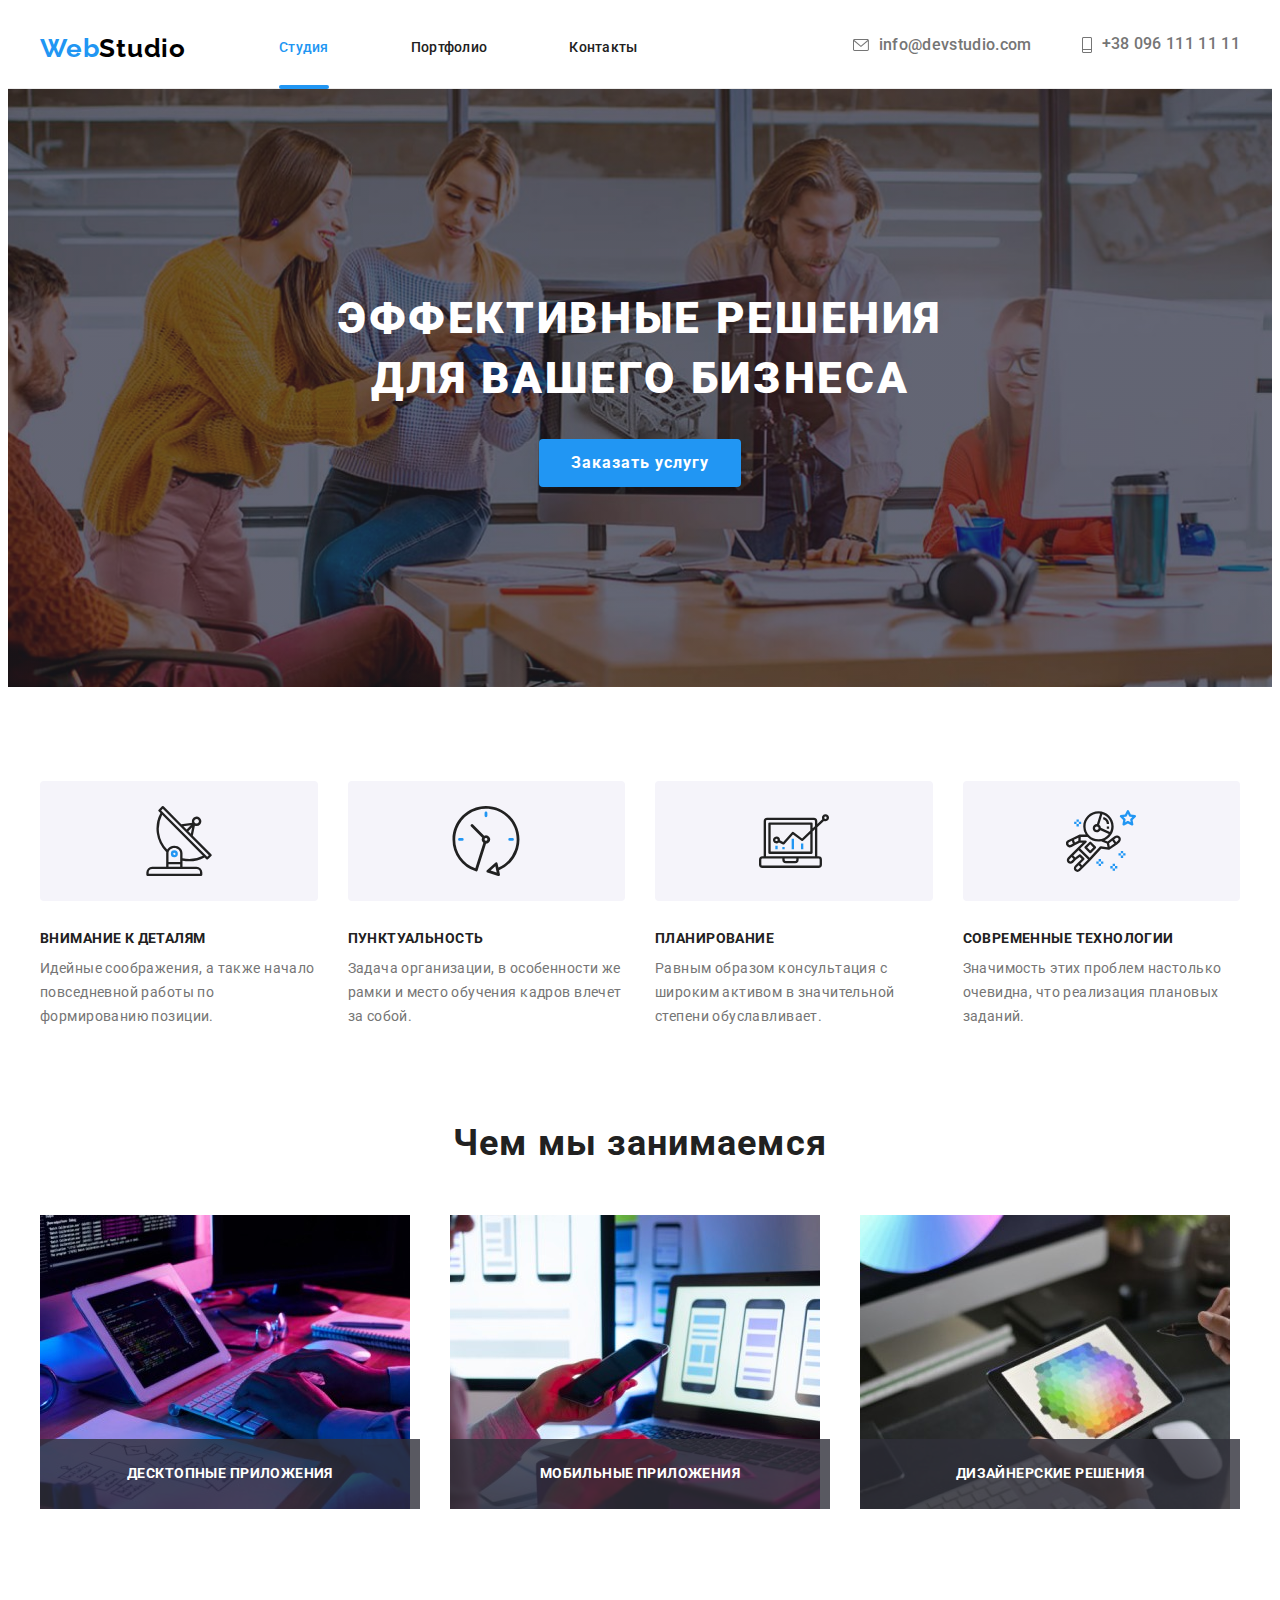
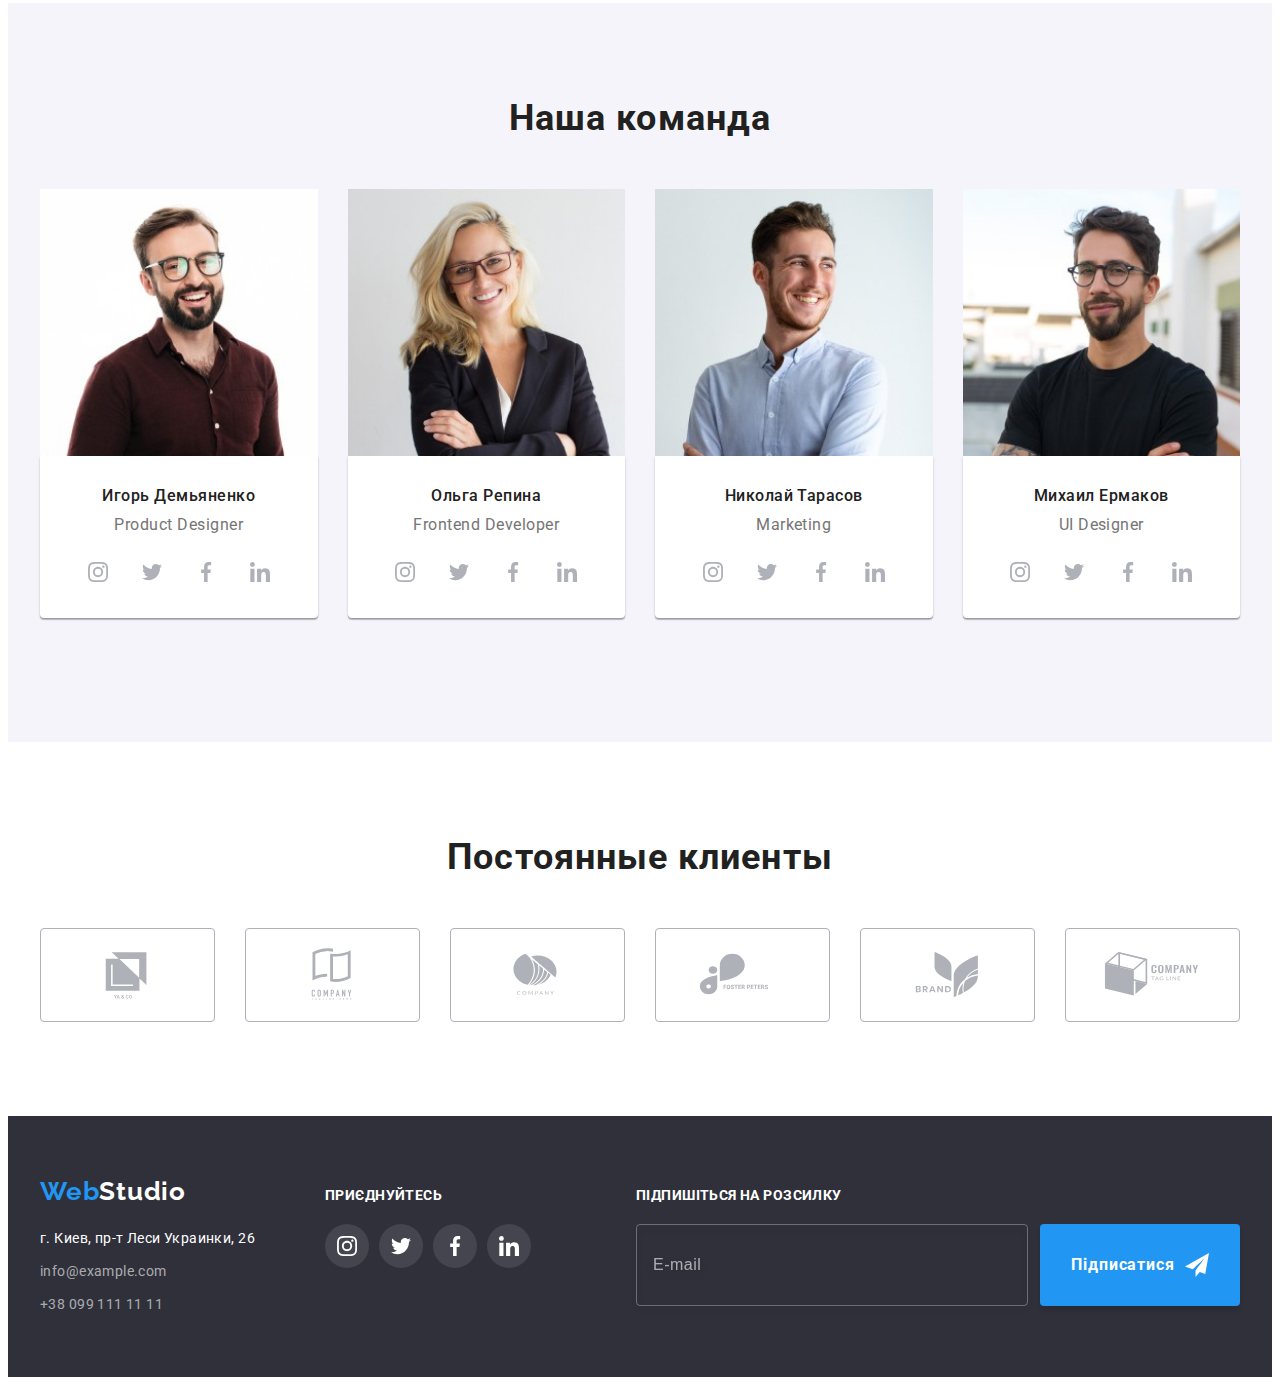
==== commit 922ff8f8: "add some fix" ====
--- a/index.html
+++ b/index.html
@@ -291,6 +291,7 @@
                     ./images/our-team/product-designer_lg.jpg    1x,
                     ./images/our-team/product-designer_lg@2x.jpg 2x
                   "
+                  type="image/jpeg"
                 />
                 <source
                   media="(min-width: 768px)"
@@ -298,6 +299,7 @@
                     ./images/our-team/product-designer_md.jpg    1x,
                     ./images/our-team/product-designer_md@2x.jpg 2x
                   "
+                  type="image/jpeg"
                 />
                 <source
                   media="(max-width: 767px)"
@@ -305,10 +307,13 @@
                     ./images/our-team/product-designer_sm.jpg    1x,
                     ./images/our-team/product-designer_sm@2x.jpg 2x
                   "
+                  type="image/jpeg"
                 />
                 <img
                   src="./images/our-team/product-designer_sm.jpg"
                   alt="фото Игоря Демьяненко"
+                  width="450"
+                  height="460"
                 />
               </picture>
 
@@ -380,6 +385,7 @@
                     ./images/our-team/front-end_lg.jpg    1x,
                     ./images/our-team/front-end_lg@2x.jpg 2x
                   "
+                  type="image/jpeg"
                 />
                 <source
                   media="(min-width: 768px)"
@@ -387,6 +393,7 @@
                     ./images/our-team/front-end_md.jpg    1x,
                     ./images/our-team/front-end_md@2x.jpg 2x
                   "
+                  type="image/jpeg"
                 />
                 <source
                   media="(max-width: 767px)"
@@ -394,10 +401,13 @@
                     ./images/our-team/front-end_sm.jpg    1x,
                     ./images/our-team/front-end_sm@2x.jpg 2x
                   "
+                  type="image/jpeg"
                 />
                 <img
                   src="./images/our-team/front-end_sm.jpg"
                   alt="фото Ольги Репиной"
+                  width="450"
+                  height="460"
                 />
               </picture>
 
@@ -469,6 +479,7 @@
                     ./images/our-team/marketing_lg.jpg    1x,
                     ./images/our-team/marketing_lg@2x.jpg 2x
                   "
+                  type="image/jpeg"
                 />
                 <source
                   media="(min-width: 768px)"
@@ -476,6 +487,7 @@
                     ./images/our-team/marketing_md.jpg    1x,
                     ./images/our-team/marketing_md@2x.jpg 2x
                   "
+                  type="image/jpeg"
                 />
                 <source
                   media="(max-width: 767px)"
@@ -483,10 +495,13 @@
                     ./images/our-team/marketing_sm.jpg    1x,
                     ./images/our-team/marketing_sm@2x.jpg 2x
                   "
+                  type="image/jpeg"
                 />
                 <img
                   src="./images/our-team/marketing_sm.jpg"
                   alt="фото Николая Тарасова"
+                  width="450"
+                  height="460"
                 />
               </picture>
 
@@ -558,6 +573,7 @@
                     ./images/our-team/ui-designer_lg.jpg    1x,
                     ./images/our-team/ui-designer_lg@2x.jpg 2x
                   "
+                  type="image/jpeg"
                 />
                 <source
                   media="(min-width: 768px)"
@@ -565,6 +581,7 @@
                     ./images/our-team/ui-designer_md.jpg    1x,
                     ./images/our-team/ui-designer_md@2x.jpg 2x
                   "
+                  type="image/jpeg"
                 />
                 <source
                   media="(max-width: 767px)"
@@ -572,10 +589,13 @@
                     ./images/our-team/ui-designer_sm.jpg    1x,
                     ./images/our-team/ui-designer_sm@2x.jpg 2x
                   "
+                  type="image/jpeg"
                 />
                 <img
                   src="./images/our-team/ui-designer_sm.jpg"
                   alt="фото Михаила Ермакова"
+                  width="450"
+                  height="460"
                 />
               </picture>
 
--- a/css/main.min.css
+++ b/css/main.min.css
@@ -1 +1 @@
-:root{--main-font: "Roboto", sans-serif;--secondary-font: "Raleway", sans-serif;--grey-text-cl: #757575;--black-text-cl: #212121;--white-text-cl: #FFFFFF;--accent-cl: #2196F3;--items-cl: #AFB1B8;--white-bg-cl: #FFFFFF;--black-bg-cl: #2F303A;--grey-bg-cl: #F5F4FA;--card-ov-bg: rgba(33, 150, 243, 0.9);--border-cl: #ECECEC;--card-gap: 30px;--card-item: 1;--animation: 250ms cubic-bezier(0.4, 0, 0.2, 1);--hero-gradient: linear-gradient(to right, rgba(47, 48, 58, 0.4), rgba(47, 48, 58, 0.4))}.visually-hidden{position:absolute;width:1px;height:1px;margin:-1px;border:0;padding:0;white-space:nowrap;-webkit-clip-path:inset(100%);clip-path:inset(100%);clip:rect(0 0 0 0);overflow:hidden}body{font-family:var(--main-font);color:var(--grey-text-cl);font-size:14px;line-height:1.71;letter-spacing:.03em}body.modal-open{overflow:hidden}h1,h2,h3,h4,p{margin:0}ul,ol{margin:0;padding:0}img{display:block;max-width:100%;height:auto}.link{text-decoration:none;color:currentColor}.list{list-style:none}.card-set{display:-webkit-box;display:-ms-flexbox;display:flex;-ms-flex-wrap:wrap;flex-wrap:wrap;margin-left:calc(-1*var(--card-gap));margin-top:calc(-1*var(--card-gap))}.card-item{margin-left:var(--card-gap);margin-top:var(--card-gap);-ms-flex-preferred-size:calc(100%/var(--card-item) - var(--card-gap));flex-basis:calc(100%/var(--card-item) - var(--card-gap))}.container{padding-left:15px;padding-right:15px;margin-right:auto;margin-left:auto}@media screen and (min-width: 480px){.container{width:480px}}@media screen and (min-width: 768px){.container{width:768px}}@media screen and (min-width: 1200px){.container{width:1200px}}.section-title{font-weight:700;font-size:28px;line-height:1.17;letter-spacing:.03em;display:-webkit-box;display:-ms-flexbox;display:flex;-webkit-box-pack:center;-ms-flex-pack:center;justify-content:center;margin-bottom:30px}@media screen and (min-width: 1200px){.section-title{font-size:36px;margin-bottom:50px}}.title{color:var(--black-text-cl)}.overlay{max-width:1600px;margin-left:auto;margin-right:auto;background-image:var(--hero-gradient),url(../images/hero/hero-sm.jpg);background-repeat:no-repeat;background-size:cover;background-position:center}@media(min-device-pixel-ratio: 2),(-webkit-min-device-pixel-ratio: 2),(min-resolution: 192dpi),(min-resolution: 2dppx){.overlay{background-image:var(--hero-gradient),url(../images/hero/hero-sm@2x.jpg)}}@media(max-width: 767.98px){.overlay{background-image:var(--hero-gradient),url(../images/hero/hero-md.jpg);background-size:cover}}@media(max-width: 767.98px)and (min-device-pixel-ratio: 2),(max-width: 767.98px)and (-webkit-min-device-pixel-ratio: 2),(max-width: 767.98px)and (min-resolution: 192dpi),(max-width: 767.98px)and (min-resolution: 2dppx){.overlay{background-image:var(--hero-gradient),url(../images/hero/hero-md@2x.jpg)}}@media screen and (min-width: 768px){.overlay{background-image:var(--hero-gradient),url(../images/hero/hero-lg.jpg);background-size:cover}}@media screen and (min-width: 768px)and (min-device-pixel-ratio: 2),screen and (min-width: 768px)and (-webkit-min-device-pixel-ratio: 2),screen and (min-width: 768px)and (min-resolution: 192dpi),screen and (min-width: 768px)and (min-resolution: 2dppx){.overlay{background-image:var(--hero-gradient),url(../images/hero/hero-lg@2x.jpg)}}.logo{color:var(--accent-cl);font-family:var(--secondary-font);font-weight:700;line-height:1.17;font-size:24px;letter-spacing:.03em}@media screen and (min-width: 1200px){.logo{font-size:26px;line-height:1.19}}.logo__text--upper{color:#000}.logo__text--lower{color:var(--white-text-cl)}.btn{display:-webkit-box;display:-ms-flexbox;display:flex;-webkit-box-pack:center;-ms-flex-pack:center;justify-content:center;-webkit-box-align:center;-ms-flex-align:center;align-items:center;font-family:inherit;font-weight:700;font-size:16px;line-height:1.88;letter-spacing:.06em;color:var(--white-text-cl);-webkit-box-shadow:0px 4px 4px rgba(0,0,0,.15);box-shadow:0px 4px 4px rgba(0,0,0,.15);background-color:var(--accent-cl);cursor:pointer;text-align:center;border-radius:4px;padding:9px 32px;border:none;min-width:200px;-webkit-transition:background-color var(--animation);transition:background-color var(--animation)}.btn:hover,.btn:focus{background-color:#188ce8}.section{padding-top:60px;padding-bottom:60px}@media screen and (min-width: 1200px){.section{padding-top:94px;padding-bottom:94px}}.socials{display:-webkit-box;display:-ms-flexbox;display:flex;-webkit-box-pack:center;-ms-flex-pack:center;justify-content:center;gap:10px}.socials__link{display:-webkit-box;display:-ms-flexbox;display:flex;-webkit-box-align:center;-ms-flex-align:center;align-items:center;-webkit-box-pack:center;-ms-flex-pack:center;justify-content:center;width:44px;height:44px;border-radius:50%;fill:var(--items-cl);-webkit-transition:fill var(--animation),background-color var(--animation);transition:fill var(--animation),background-color var(--animation)}.socials__link:hover,.socials__link:focus{fill:var(--white-bg-cl);background-color:var(--accent-cl)}.backdrop{position:fixed;top:0;left:0;z-index:50;width:100%;height:100%;background-color:rgba(0,0,0,.2);opacity:1;-webkit-transition:opacity var(--animation),visibility var(--animation);transition:opacity var(--animation),visibility var(--animation)}@media(max-width: 767.98px){.backdrop{overflow-y:scroll;padding:93px 15px}}.backdrop--is-hidden{opacity:0;visibility:hidden;pointer-events:none}.modal{position:absolute;max-height:609px;top:50%;left:50%;padding:40px;-webkit-transform:translate(-50%, -50%) scale(1);transform:translate(-50%, -50%) scale(1);-webkit-transition:visibility var(--animation),-webkit-transform var(--animation);transition:visibility var(--animation),-webkit-transform var(--animation);transition:transform var(--animation),visibility var(--animation);transition:transform var(--animation),visibility var(--animation),-webkit-transform var(--animation);background-color:var(--white-bg-cl);-webkit-box-shadow:0px 1px 3px rgba(0,0,0,.12),0px 1px 1px rgba(0,0,0,.14),0px 2px 1px rgba(0,0,0,.2);box-shadow:0px 1px 3px rgba(0,0,0,.12),0px 1px 1px rgba(0,0,0,.14),0px 2px 1px rgba(0,0,0,.2);border-radius:4px}@media screen and (min-width: 480px){.modal{max-width:450px;width:100%}}@media screen and (min-width: 1200px){.modal{max-width:528px;max-height:581px}}.modal__btn{position:absolute;top:8px;right:8px;display:-webkit-box;display:-ms-flexbox;display:flex;-webkit-box-align:center;-ms-flex-align:center;align-items:center;-webkit-box-pack:center;-ms-flex-pack:center;justify-content:center;width:30px;height:30px;padding:0;cursor:pointer;border-radius:50%;border:1px solid rgba(0,0,0,.1);background-color:var(--white-bg-cl);-webkit-transition:fill var(--animation);transition:fill var(--animation)}.modal__btn:hover,.modal__btn:focus{fill:var(--accent-cl)}.backdrop--is-hidden .modal{-webkit-transform:translate(-50%, -50%) scale(0.3);transform:translate(-50%, -50%) scale(0.3)}@media(max-width: 1199.98px){.form{-webkit-box-align:center;-ms-flex-align:center;align-items:center}}.form__input{background-color:rgba(0,0,0,0);padding:15px 16px;width:100%;height:50px;color:var(--white-text-cl);border:1px solid rgba(255,255,255,.3);-webkit-filter:drop-shadow(0px 4px 4px rgba(0, 0, 0, 0.15));filter:drop-shadow(0px 4px 4px rgba(0, 0, 0, 0.15));border-radius:4px}@media screen and (min-width: 768px){.form__input{width:450px}}@media screen and (min-width: 1200px){.form__input{width:358px}}.form__input::-webkit-input-placeholder{font-size:16px;line-height:1.25;-webkit-box-align:center;align-items:center;letter-spacing:.03em;color:rgba(255,255,255,.6)}.form__input::-moz-placeholder{font-size:16px;line-height:1.25;align-items:center;letter-spacing:.03em;color:rgba(255,255,255,.6)}.form__input:-ms-input-placeholder{font-size:16px;line-height:1.25;-ms-flex-align:center;align-items:center;letter-spacing:.03em;color:rgba(255,255,255,.6)}.form__input::-ms-input-placeholder{font-size:16px;line-height:1.25;-ms-flex-align:center;align-items:center;letter-spacing:.03em;color:rgba(255,255,255,.6)}.form__input::placeholder{font-size:16px;line-height:1.25;-webkit-box-align:center;-ms-flex-align:center;align-items:center;letter-spacing:.03em;color:rgba(255,255,255,.6)}.register-form{text-align:center}.register-form__title{display:block;margin-bottom:12px;font-weight:700;font-size:20px;line-height:1.5;text-align:center;letter-spacing:.03em;color:var(--black-text-cl)}@media screen and (min-width: 1200px){.register-form__title{line-height:1.15}}.register-form__group{margin-bottom:20px}.register-form__wrap{display:-webkit-box;display:-ms-flexbox;display:flex;-webkit-box-orient:vertical;-webkit-box-direction:normal;-ms-flex-direction:column;flex-direction:column;margin-bottom:10px}.register-form__box{position:relative}.register-form__wrap:last-child{margin-bottom:20px}.register-form__input:focus,.register-form__input:hover{border-color:var(--accent-cl)}.register-form__Commentary:focus,.register-form__Commentary:hover{border-color:var(--accent-cl)}.register-form__input:focus+.register-form__icon,.register-form__input:hover+.register-form__icon{fill:var(--accent-cl)}.register-form__label{display:block;text-align:left;margin-bottom:4px;font-size:12px;line-height:1.1666666667;letter-spacing:.01em;color:var(--grey-text-cl)}.register-form__input{width:100%;height:40px;border:1px solid rgba(33,33,33,.2);border-radius:4px;padding:12px;padding-left:42px;outline:rgba(0,0,0,0);-webkit-transition:border-color var(--animation);transition:border-color var(--animation)}.register-form__icon{position:absolute;top:50%;-webkit-transform:translateY(-50%);transform:translateY(-50%);left:12px;-webkit-transition:fill var(--animation);transition:fill var(--animation)}.register-form__Commentary{width:100%;height:120px;border:1px solid rgba(33,33,33,.2);border-radius:4px;padding:12px 16px;outline:rgba(0,0,0,0);resize:none;-webkit-transition:border-color var(--animation);transition:border-color var(--animation)}.register-form textarea::-webkit-input-placeholder{font-weight:400;font-size:12px;line-height:1.1666666667;letter-spacing:.01em;color:rgba(117,117,117,.5)}.register-form textarea::-moz-placeholder{font-weight:400;font-size:12px;line-height:1.1666666667;letter-spacing:.01em;color:rgba(117,117,117,.5)}.register-form textarea:-ms-input-placeholder{font-weight:400;font-size:12px;line-height:1.1666666667;letter-spacing:.01em;color:rgba(117,117,117,.5)}.register-form textarea::-ms-input-placeholder{font-weight:400;font-size:12px;line-height:1.1666666667;letter-spacing:.01em;color:rgba(117,117,117,.5)}.register-form textarea::placeholder{font-weight:400;font-size:12px;line-height:1.1666666667;letter-spacing:.01em;color:rgba(117,117,117,.5)}.register-form__agreement{margin-bottom:30px}.register-form__btn{margin:0 auto}.agreement{display:-webkit-box;display:-ms-flexbox;display:flex;-webkit-box-align:center;-ms-flex-align:center;align-items:center;-webkit-box-pack:center;-ms-flex-pack:center;justify-content:center;gap:8px;cursor:pointer}.agreement__text{font-size:12px;line-height:1.1666666667;letter-spacing:.03em;-webkit-user-select:none;-moz-user-select:none;-ms-user-select:none;user-select:none;text-underline-position:under}@media screen and (min-width: 1200px){.agreement__text{font-size:14px;line-height:1.7142857143}}.agreement__link{color:var(--accent-cl)}.agreement__icon--uncheck{-webkit-transition:fill var(--animation);transition:fill var(--animation)}.agreement__icon--check{opacity:0;-webkit-transition:opacity var(--animation);transition:opacity var(--animation)}.agreement__checkbox:checked+.agreement__icon .agreement__icon--uncheck{opacity:0;-webkit-transition:opacity var(--animation);transition:opacity var(--animation)}.agreement__checkbox:focus+.agreement__icon .agreement__icon--uncheck,.agreement__checkbox:hover+.agreement__icon .agreement__icon--uncheck{fill:var(--accent-cl)}.agreement__checkbox:checked+.agreement__icon .agreement__icon--check{opacity:1}.radio-btn{font-family:inherit;font-weight:500;font-size:16px;line-height:1.62;letter-spacing:.03em;color:var(--black-text-cl);background-color:var(--grey-bg-cl);cursor:pointer;text-align:center;border-radius:4px;border:none;padding:5px 22px;-webkit-transition:color var(--animation),background-color var(--animation),-webkit-box-shadow var(--animation);transition:color var(--animation),background-color var(--animation),-webkit-box-shadow var(--animation);transition:color var(--animation),background-color var(--animation),box-shadow var(--animation);transition:color var(--animation),background-color var(--animation),box-shadow var(--animation),-webkit-box-shadow var(--animation)}.radio-btn:hover,.radio-btn:focus{color:var(--white-text-cl);background-color:var(--accent-cl);-webkit-box-shadow:0px 3px 1px rgba(0,0,0,.1),0px 1px 2px rgba(0,0,0,.08),0px 2px 2px rgba(0,0,0,.12);box-shadow:0px 3px 1px rgba(0,0,0,.1),0px 1px 2px rgba(0,0,0,.08),0px 2px 2px rgba(0,0,0,.12)}.radio-btn--current{color:var(--white-text-cl);background-color:var(--accent-cl);-webkit-box-shadow:0px 3px 1px rgba(0,0,0,.1),0px 1px 2px rgba(0,0,0,.08),0px 2px 2px rgba(0,0,0,.12);box-shadow:0px 3px 1px rgba(0,0,0,.1),0px 1px 2px rgba(0,0,0,.08),0px 2px 2px rgba(0,0,0,.12)}.portfolio__list{gap:8px;display:-webkit-box;display:-ms-flexbox;display:flex;-ms-flex-wrap:wrap;flex-wrap:wrap}@media screen and (min-width: 480px){.portfolio__list{-webkit-box-pack:left;-ms-flex-pack:left;justify-content:left}}@media screen and (min-width: 768px){.portfolio__list{-webkit-box-pack:center;-ms-flex-pack:center;justify-content:center;margin-bottom:50px}}.nav__list{display:-webkit-box;display:-ms-flexbox;display:flex;-webkit-box-orient:vertical;-webkit-box-direction:normal;-ms-flex-direction:column;flex-direction:column;gap:32px;-webkit-box-align:start;-ms-flex-align:start;align-items:flex-start;font-weight:500;font-size:40px;line-height:1.18;text-align:center;letter-spacing:.02em}@media screen and (min-width: 768px){.nav__list{-webkit-box-orient:horizontal;-webkit-box-direction:normal;-ms-flex-direction:row;flex-direction:row;font-size:14px;line-height:1.14;letter-spacing:.02em}}@media screen and (min-width: 1200px){.nav__item:not(:last-child){margin-right:50px}}.nav__link{display:block;color:var(--black-text-cl);-webkit-transition:color var(--animation);transition:color var(--animation)}@media screen and (min-width: 768px){.nav__link{padding-top:32px;padding-bottom:32px}}.nav__link:hover,.nav__link:focus{color:var(--accent-cl)}.nav__link--current-page{color:var(--accent-cl)}.nav__link--current-page::after{content:"";position:absolute;display:block;bottom:-1px;left:0;width:100%;height:4px;background-color:var(--accent-cl);border-radius:2px}@media(max-width: 767.98px){.nav__link--current-page::after{display:none}}.nav--margin-left{margin-left:0}@media screen and (min-width: 768px){.nav--margin-left{margin-left:88px}}@media screen and (min-width: 1200px){.nav--margin-left{margin-left:92px}}.mobile-menu{text-align:left;padding:48px 40px;background-color:var(--white-bg-cl);-webkit-box-shadow:0px 4px 8px rgba(0,0,0,.04),0px 2px 4px rgba(0,0,0,.08),0px 1px 3px rgba(0,0,0,.16);box-shadow:0px 4px 8px rgba(0,0,0,.04),0px 2px 4px rgba(0,0,0,.08),0px 1px 3px rgba(0,0,0,.16);z-index:30;-webkit-transition:-webkit-transform var(--animation);transition:-webkit-transform var(--animation);transition:transform var(--animation);transition:transform var(--animation), -webkit-transform var(--animation)}.mobile-menu.is-open{display:-webkit-box;display:-ms-flexbox;display:flex;-webkit-box-orient:vertical;-webkit-box-direction:normal;-ms-flex-direction:column;flex-direction:column;-webkit-box-align:start;-ms-flex-align:start;align-items:flex-start;-webkit-transform:translateX(0);transform:translateX(0);opacity:1}@media(max-width: 767.98px){.mobile-menu{display:none;position:fixed;top:0;left:0;width:100vw;height:100vh;-webkit-transform:translateX(100%);transform:translateX(100%);opacity:0}}@media screen and (min-width: 768px){.mobile-menu{display:-webkit-box;display:-ms-flexbox;display:flex;-webkit-box-align:center;-ms-flex-align:center;align-items:center;-webkit-box-pack:justify;-ms-flex-pack:justify;justify-content:space-between;-webkit-box-shadow:none;box-shadow:none;-webkit-box-flex:1;-ms-flex-positive:1;flex-grow:1;padding:0}}.menu-button{display:inline-block;position:absolute;top:10px;right:10px;margin:0;padding:0;border:none;background-color:rgba(0,0,0,0);-webkit-box-align:center;-ms-flex-align:center;align-items:center;margin-left:auto;z-index:40;min-width:40px;min-height:40px;cursor:pointer;-webkit-transition:color var(--animation);transition:color var(--animation)}.menu-button.is-open{position:fixed}.menu-button:hover,.menu-button:focus{color:var(--accent-cl)}@media screen and (min-width: 768px){.menu-button{display:none}}.menu-button__burger-icon{display:block;fill:currentColor}.menu-button.is-open .menu-button__burger-icon{display:none}.menu-button__close-mobile{display:none;fill:currentColor}.menu-button.is-open .menu-button__close-mobile{display:block}.mobile-social{display:none}@media(max-width: 767.98px){.mobile-social{display:-webkit-box;display:-ms-flexbox;display:flex;margin-top:64px}}.mobile-social__list{padding-left:10px;padding-right:10px;border-right:1px solid rgba(33,33,33,.2)}.mobile-social__list:last-child{border:0;padding-right:0}.mobile-social__list:first-child{padding-left:0}.mobile-social__link{font-weight:500;font-size:12px;line-height:1.22;letter-spacing:.02em;color:var(--accent-cl)}@media screen and (min-width: 480px){.mobile-social__link{font-size:18px}}.header{position:relative;border-bottom:1px solid var(--border-cl)}@media(max-width: 767.98px){.header__mobile{min-height:60px;display:-webkit-box;display:-ms-flexbox;display:flex;-webkit-box-align:center;-ms-flex-align:center;align-items:center;-webkit-box-pack:justify;-ms-flex-pack:justify;justify-content:space-between}}.header__contact-list{display:-webkit-box;display:-ms-flexbox;display:flex}@media(max-width: 767.98px){.header__contact-list{-webkit-box-orient:vertical;-webkit-box-direction:reverse;-ms-flex-direction:column-reverse;flex-direction:column-reverse;-webkit-box-align:start;-ms-flex-align:start;align-items:flex-start;gap:32px;margin-top:auto}}@media(min-width: 768px)and (max-width: 1199.98px){.header__contact-list{-webkit-box-orient:vertical;-webkit-box-direction:normal;-ms-flex-direction:column;flex-direction:column;gap:10px;font-weight:500;font-size:14px;line-height:1.14;letter-spacing:.02em;margin-left:auto}}@media(max-width: 767.98px){.header__item:first-child{margin-bottom:32px;font-size:34px;line-height:1.1764705882}}@media(min-width: 768px)and (max-width: 1199.98px){.header__item:first-child{margin-bottom:10px}}@media screen and (min-width: 1200px){.header__contact-item:last-child{margin-left:50px}}.header__contact-link{display:-webkit-inline-box;display:-ms-inline-flexbox;display:inline-flex;-webkit-box-align:center;-ms-flex-align:center;align-items:center;color:var(--grey-text-cl);font-weight:500;font-size:24px;line-height:1.16;letter-spacing:.02em;-webkit-transition:color var(--animation);transition:color var(--animation)}@media screen and (min-width: 768px){.header__contact-link{font-size:12px}}@media screen and (min-width: 1200px){.header__contact-link{font-size:16px}}.header__contact-link:hover,.header__contact-link:focus{color:var(--accent-cl)}.header__icon{display:none}@media screen and (min-width: 768px){.header__icon{display:block;margin-right:10px;fill:currentColor}}@media screen and (min-width: 768px){.header--flex{display:-webkit-box;display:-ms-flexbox;display:flex;-webkit-box-align:center;-ms-flex-align:center;align-items:center}}.hero{padding-top:118px;padding-bottom:118px;text-align:center;background-color:var(--grey-text-cl)}@media screen and (min-width: 1200px){.hero{padding-top:200px;padding-bottom:200px}}.hero__title{font-weight:900;font-size:26px;line-height:1.61;letter-spacing:.06em;text-transform:uppercase;color:var(--white-text-cl);max-width:360px;margin-right:auto;margin-left:auto;margin-bottom:30px}@media screen and (min-width: 1200px){.hero__title{font-size:44px;line-height:1.36;max-width:696px}}.hero__btn{margin:0 auto}.about__title{font-weight:700;font-size:14px;line-height:1.14;letter-spacing:.03em;text-transform:uppercase;margin-bottom:10px}@media(max-width: 767.98px){.about__title{text-align:center}}.about__thumb{display:-webkit-box;display:-ms-flexbox;display:flex;background-color:var(--grey-bg-cl);border-radius:4px;margin-bottom:30px;height:120px;-webkit-box-pack:center;-ms-flex-pack:center;justify-content:center;-webkit-box-align:center;-ms-flex-align:center;align-items:center}@media screen and (min-width: 768px){.about{--card-item: 2}}@media screen and (min-width: 1200px){.about{--card-item: 4}}.work{padding-top:0}@media(max-width: 1199.98px){.work{display:none}}.work__thumb{position:relative}.work__desc{position:absolute;bottom:0;left:0;background-color:rgba(47,48,58,.8);width:100%;padding-top:27px;padding-bottom:27px;display:-webkit-box;display:-ms-flexbox;display:flex;-webkit-box-pack:center;-ms-flex-pack:center;justify-content:center}.work__text-desc{font-weight:700;line-height:1.14;text-transform:uppercase;color:var(--white-text-cl)}.work__list{--card-item: 3}.team{background-color:var(--grey-bg-cl)}@media screen and (min-width: 768px){.team{--card-item: 2}}@media screen and (min-width: 1200px){.team{--card-item: 4}}.team__content{text-align:center;padding-top:30px;padding-bottom:24px;background:var(--white-bg-cl);-webkit-box-shadow:0px 1px 3px rgba(0,0,0,.12),0px 1px 1px rgba(0,0,0,.14),0px 2px 1px rgba(0,0,0,.2);box-shadow:0px 1px 3px rgba(0,0,0,.12),0px 1px 1px rgba(0,0,0,.14),0px 2px 1px rgba(0,0,0,.2);border-radius:0px 0px 4px 4px}@media screen and (min-width: 1200px){.team__content{margin-bottom:30px}}.team__title{font-size:16px;font-weight:500;line-height:1.19;letter-spacing:.03em;margin-bottom:10px}.team__text{font-size:16px;line-height:1.19;letter-spacing:.03em;margin-bottom:16px}.clients__list{display:-webkit-box;display:-ms-flexbox;display:flex;--card-item: 2}@media screen and (min-width: 768px){.clients__list{--card-item: 3}}@media screen and (min-width: 1200px){.clients__list{--card-item: 6}}.clients__link{display:-webkit-box;display:-ms-flexbox;display:flex;border:1px solid currentColor;border-radius:4px;height:92px;-webkit-box-align:center;-ms-flex-align:center;align-items:center;-webkit-box-pack:center;-ms-flex-pack:center;justify-content:center;color:var(--items-cl);-webkit-transition:color var(--animation);transition:color var(--animation)}.clients__icon{fill:currentColor}.clients__link:hover,.clients__link:focus{color:var(--accent-cl)}.footer{background-color:var(--black-bg-cl);padding-top:60px;padding-bottom:60px}@media(max-width: 1199.98px){.footer{text-align:center}}.footer__contacts{font-style:normal;color:rgba(255,255,255,.6)}.footer__container{display:-webkit-box;display:-ms-flexbox;display:flex;-webkit-box-orient:vertical;-webkit-box-direction:normal;-ms-flex-direction:column;flex-direction:column;gap:60px}@media screen and (min-width: 1200px){.footer__container{display:-webkit-box;display:-ms-flexbox;display:flex;gap:70px;-webkit-box-align:baseline;-ms-flex-align:baseline;align-items:baseline;-webkit-box-orient:horizontal;-webkit-box-direction:normal;-ms-flex-direction:row;flex-direction:row}}@media(max-width: 767.98px){.footer__wrap{display:-webkit-box;display:-ms-flexbox;display:flex;-webkit-box-orient:vertical;-webkit-box-direction:normal;-ms-flex-direction:column;flex-direction:column;gap:60px}}@media(min-width: 768px)and (max-width: 1199.98px){.footer__wrap{display:-webkit-box;display:-ms-flexbox;display:flex;-webkit-box-pack:center;-ms-flex-pack:center;justify-content:center;gap:165px}}@media screen and (min-width: 1200px){.footer__wrap{display:-webkit-box;display:-ms-flexbox;display:flex;-webkit-box-align:baseline;-ms-flex-align:baseline;align-items:baseline;gap:70px}}@media(max-width: 1199.98px){.footer__form-field{display:-webkit-box;display:-ms-flexbox;display:flex;-webkit-box-orient:vertical;-webkit-box-direction:normal;-ms-flex-direction:column;flex-direction:column;gap:20px;-webkit-box-align:center;-ms-flex-align:center;align-items:center}}@media screen and (min-width: 1200px){.footer__form-field{display:-webkit-box;display:-ms-flexbox;display:flex;gap:12px}}.footer__logo{display:inline-block;margin-bottom:20px}.footer__list{margin-bottom:9px}.footer__list:last-child{margin-bottom:0}.footer__link--transparent{-webkit-transition:color var(--animation);transition:color var(--animation)}.footer__link--transparent:hover,.footer__link--transparent:focus{color:var(--white-text-cl)}.footer__link{color:var(--white-text-cl)}@media screen and (min-width: 1200px){.footer__form{margin-left:auto}}.footer__text{display:-webkit-box;display:-ms-flexbox;display:flex;font-weight:700;font-size:14px;line-height:1.14;letter-spacing:.03em;text-transform:uppercase;margin-bottom:10px;color:var(--white-text-cl);margin-bottom:20px}@media(max-width: 1199.98px){.footer__text{-webkit-box-pack:center;-ms-flex-pack:center;justify-content:center}}.footer__socials{background-color:rgba(255,255,255,.1);fill:var(--white-text-cl)}.footer__btn{margin:0 auto;padding:10px 28px;gap:10px}.projects{--card-item: 1}@media screen and (min-width: 768px){.projects{--card-item: 2}}@media screen and (min-width: 1200px){.projects{--card-item: 3}}.projects__content{padding-top:20px;padding-left:24px;padding-bottom:20px;padding-right:24px;border-top:none;border-right:1px solid #eee;border-bottom:1px solid #eee;border-left:1px solid #eee}.projects__title{font-weight:700;font-size:18px;line-height:2;letter-spacing:.06em;color:var(--black-text-cl);margin-bottom:4px}.projects__desc{font-size:16px;line-height:1.88}.projects__link{display:block;-webkit-transition:-webkit-box-shadow var(--animation);transition:-webkit-box-shadow var(--animation);transition:box-shadow var(--animation);transition:box-shadow var(--animation), -webkit-box-shadow var(--animation)}.projects__link:hover,.projects__link:focus{-webkit-box-shadow:0px 1px 1px rgba(0,0,0,.12),0px 4px 4px rgba(0,0,0,.06),1px 4px 6px rgba(0,0,0,.16);box-shadow:0px 1px 1px rgba(0,0,0,.12),0px 4px 4px rgba(0,0,0,.06),1px 4px 6px rgba(0,0,0,.16)}.projects__link:hover .projects__overlay,.projects__link:focus .projects__overlay{-webkit-transform:translateY(0);transform:translateY(0)}.projects__card{position:relative;overflow:hidden}.projects__overlay{position:absolute;top:0;left:0;display:-webkit-box;display:-ms-flexbox;display:flex;-webkit-box-align:center;-ms-flex-align:center;align-items:center;-webkit-box-pack:center;-ms-flex-pack:center;justify-content:center;-webkit-transform:translateY(100%);transform:translateY(100%);width:100%;height:100%;background-color:var(--card-ov-bg);-webkit-transition:-webkit-transform var(--animation);transition:-webkit-transform var(--animation);transition:transform var(--animation);transition:transform var(--animation), -webkit-transform var(--animation)}.projects__text{font-size:18px;line-height:1.55;padding:63px 24px;color:var(--white-text-cl)}/*# sourceMappingURL=main.min.css.map */+:root{--main-font: "Roboto", sans-serif;--secondary-font: "Raleway", sans-serif;--grey-text-cl: #757575;--black-text-cl: #212121;--white-text-cl: #FFFFFF;--accent-cl: #2196F3;--items-cl: #AFB1B8;--white-bg-cl: #FFFFFF;--black-bg-cl: #2F303A;--grey-bg-cl: #F5F4FA;--card-ov-bg: rgba(33, 150, 243, 0.9);--border-cl: #ECECEC;--card-gap: 30px;--card-item: 1;--animation: 250ms cubic-bezier(0.4, 0, 0.2, 1);--hero-gradient: linear-gradient(to right, rgba(47, 48, 58, 0.4), rgba(47, 48, 58, 0.4))}.visually-hidden{position:absolute;width:1px;height:1px;margin:-1px;border:0;padding:0;white-space:nowrap;-webkit-clip-path:inset(100%);clip-path:inset(100%);clip:rect(0 0 0 0);overflow:hidden}body{font-family:var(--main-font);color:var(--grey-text-cl);font-size:14px;line-height:1.71;letter-spacing:.03em}body.modal-open{overflow:hidden}h1,h2,h3,h4,p{margin:0}ul,ol{margin:0;padding:0}img{display:block;max-width:100%;height:auto}.link{text-decoration:none;color:currentColor}.list{list-style:none}.card-set{display:-webkit-box;display:-ms-flexbox;display:flex;-ms-flex-wrap:wrap;flex-wrap:wrap;margin-left:calc(-1*var(--card-gap));margin-top:calc(-1*var(--card-gap))}.card-item{margin-left:var(--card-gap);margin-top:var(--card-gap);-ms-flex-preferred-size:calc(100%/var(--card-item) - var(--card-gap));flex-basis:calc(100%/var(--card-item) - var(--card-gap))}.container{padding-left:15px;padding-right:15px;margin-right:auto;margin-left:auto}@media screen and (min-width: 480px){.container{width:480px}}@media screen and (min-width: 768px){.container{width:768px}}@media screen and (min-width: 1200px){.container{width:1200px}}.section-title{text-align:center;font-weight:700;font-size:28px;line-height:1.17;letter-spacing:.03em;display:-webkit-box;display:-ms-flexbox;display:flex;-webkit-box-pack:center;-ms-flex-pack:center;justify-content:center;margin-bottom:30px}@media screen and (min-width: 1200px){.section-title{font-size:36px;margin-bottom:50px}}.title{color:var(--black-text-cl)}.overlay{max-width:1600px;margin-left:auto;margin-right:auto;background-image:var(--hero-gradient),url(../images/hero/hero-sm.jpg);background-repeat:no-repeat;background-size:cover;background-position:center}@media(min-device-pixel-ratio: 2),(-webkit-min-device-pixel-ratio: 2),(min-resolution: 192dpi),(min-resolution: 2dppx){.overlay{background-image:var(--hero-gradient),url(../images/hero/hero-sm@2x.jpg)}}@media(max-width: 767.98px){.overlay{background-image:var(--hero-gradient),url(../images/hero/hero-md.jpg);background-size:cover}}@media(max-width: 767.98px)and (min-device-pixel-ratio: 2),(max-width: 767.98px)and (-webkit-min-device-pixel-ratio: 2),(max-width: 767.98px)and (min-resolution: 192dpi),(max-width: 767.98px)and (min-resolution: 2dppx){.overlay{background-image:var(--hero-gradient),url(../images/hero/hero-md@2x.jpg)}}@media screen and (min-width: 768px){.overlay{background-image:var(--hero-gradient),url(../images/hero/hero-lg.jpg);background-size:cover}}@media screen and (min-width: 768px)and (min-device-pixel-ratio: 2),screen and (min-width: 768px)and (-webkit-min-device-pixel-ratio: 2),screen and (min-width: 768px)and (min-resolution: 192dpi),screen and (min-width: 768px)and (min-resolution: 2dppx){.overlay{background-image:var(--hero-gradient),url(../images/hero/hero-lg@2x.jpg)}}.logo{color:var(--accent-cl);font-family:var(--secondary-font);font-weight:700;line-height:1.17;font-size:24px;letter-spacing:.03em}@media screen and (min-width: 1200px){.logo{font-size:26px;line-height:1.19}}.logo__text--upper{color:#000}.logo__text--lower{color:var(--white-text-cl)}.btn{display:-webkit-box;display:-ms-flexbox;display:flex;-webkit-box-pack:center;-ms-flex-pack:center;justify-content:center;-webkit-box-align:center;-ms-flex-align:center;align-items:center;font-family:inherit;font-weight:700;font-size:16px;line-height:1.88;letter-spacing:.06em;color:var(--white-text-cl);-webkit-box-shadow:0px 4px 4px rgba(0,0,0,.15);box-shadow:0px 4px 4px rgba(0,0,0,.15);background-color:var(--accent-cl);cursor:pointer;text-align:center;border-radius:4px;padding:9px 32px;border:none;min-width:200px;-webkit-transition:background-color var(--animation);transition:background-color var(--animation)}.btn:hover,.btn:focus{background-color:#188ce8}.section{padding-top:60px;padding-bottom:60px}@media screen and (min-width: 1200px){.section{padding-top:94px;padding-bottom:94px}}.socials{display:-webkit-box;display:-ms-flexbox;display:flex;-webkit-box-pack:center;-ms-flex-pack:center;justify-content:center;gap:10px}.socials__link{display:-webkit-box;display:-ms-flexbox;display:flex;-webkit-box-align:center;-ms-flex-align:center;align-items:center;-webkit-box-pack:center;-ms-flex-pack:center;justify-content:center;width:44px;height:44px;border-radius:50%;fill:var(--items-cl);-webkit-transition:fill var(--animation),background-color var(--animation);transition:fill var(--animation),background-color var(--animation)}.socials__link:hover,.socials__link:focus{fill:var(--white-bg-cl);background-color:var(--accent-cl)}.backdrop{position:fixed;top:0;left:0;z-index:50;width:100%;height:100%;background-color:rgba(0,0,0,.2);opacity:1;-webkit-transition:opacity var(--animation),visibility var(--animation);transition:opacity var(--animation),visibility var(--animation)}@media(max-width: 767.98px){.backdrop{overflow-y:scroll}}.backdrop--is-hidden{opacity:0;visibility:hidden;pointer-events:none}.modal{position:absolute;max-height:609px;top:10%;left:50%;padding:40px;-webkit-transform:translate(-50%) scale(1);transform:translate(-50%) scale(1);-webkit-transition:visibility var(--animation),-webkit-transform var(--animation);transition:visibility var(--animation),-webkit-transform var(--animation);transition:transform var(--animation),visibility var(--animation);transition:transform var(--animation),visibility var(--animation),-webkit-transform var(--animation);background-color:var(--white-bg-cl);-webkit-box-shadow:0px 1px 3px rgba(0,0,0,.12),0px 1px 1px rgba(0,0,0,.14),0px 2px 1px rgba(0,0,0,.2);box-shadow:0px 1px 3px rgba(0,0,0,.12),0px 1px 1px rgba(0,0,0,.14),0px 2px 1px rgba(0,0,0,.2);border-radius:4px}@media screen and (min-width: 480px){.modal{max-width:450px;width:100%}}@media screen and (min-width: 768px){.modal{top:50%;-webkit-transform:translate(-50%, -50%) scale(1);transform:translate(-50%, -50%) scale(1)}}@media screen and (min-width: 1200px){.modal{max-width:528px;max-height:581px}}.modal__btn{position:absolute;top:8px;right:8px;display:-webkit-box;display:-ms-flexbox;display:flex;-webkit-box-align:center;-ms-flex-align:center;align-items:center;-webkit-box-pack:center;-ms-flex-pack:center;justify-content:center;width:30px;height:30px;padding:0;cursor:pointer;border-radius:50%;border:1px solid rgba(0,0,0,.1);background-color:var(--white-bg-cl);-webkit-transition:fill var(--animation);transition:fill var(--animation)}.modal__btn:hover,.modal__btn:focus{fill:var(--accent-cl)}.backdrop--is-hidden .modal{-webkit-transform:translate(-50%, -50%) scale(0.3);transform:translate(-50%, -50%) scale(0.3)}@media(max-width: 1199.98px){.form{-webkit-box-align:center;-ms-flex-align:center;align-items:center}}.form__input{background-color:rgba(0,0,0,0);padding:15px 16px;width:100%;height:50px;color:var(--white-text-cl);border:1px solid rgba(255,255,255,.3);-webkit-filter:drop-shadow(0px 4px 4px rgba(0, 0, 0, 0.15));filter:drop-shadow(0px 4px 4px rgba(0, 0, 0, 0.15));border-radius:4px}@media screen and (min-width: 768px){.form__input{width:450px}}@media screen and (min-width: 1200px){.form__input{width:358px}}.form__input::-webkit-input-placeholder{font-size:16px;line-height:1.25;-webkit-box-align:center;align-items:center;letter-spacing:.03em;color:rgba(255,255,255,.6)}.form__input::-moz-placeholder{font-size:16px;line-height:1.25;align-items:center;letter-spacing:.03em;color:rgba(255,255,255,.6)}.form__input:-ms-input-placeholder{font-size:16px;line-height:1.25;-ms-flex-align:center;align-items:center;letter-spacing:.03em;color:rgba(255,255,255,.6)}.form__input::-ms-input-placeholder{font-size:16px;line-height:1.25;-ms-flex-align:center;align-items:center;letter-spacing:.03em;color:rgba(255,255,255,.6)}.form__input::placeholder{font-size:16px;line-height:1.25;-webkit-box-align:center;-ms-flex-align:center;align-items:center;letter-spacing:.03em;color:rgba(255,255,255,.6)}.register-form{text-align:center}.register-form__title{display:block;margin-bottom:12px;font-weight:700;font-size:20px;line-height:1.5;text-align:center;letter-spacing:.03em;color:var(--black-text-cl)}@media screen and (min-width: 1200px){.register-form__title{line-height:1.15}}.register-form__group{margin-bottom:20px}.register-form__wrap{display:-webkit-box;display:-ms-flexbox;display:flex;-webkit-box-orient:vertical;-webkit-box-direction:normal;-ms-flex-direction:column;flex-direction:column;margin-bottom:10px}.register-form__box{position:relative}.register-form__wrap:last-child{margin-bottom:20px}.register-form__input:focus,.register-form__input:hover{border-color:var(--accent-cl)}.register-form__Commentary:focus,.register-form__Commentary:hover{border-color:var(--accent-cl)}.register-form__input:focus+.register-form__icon,.register-form__input:hover+.register-form__icon{fill:var(--accent-cl)}.register-form__label{display:block;text-align:left;margin-bottom:4px;font-size:12px;line-height:1.1666666667;letter-spacing:.01em;color:var(--grey-text-cl)}.register-form__input{width:100%;height:40px;border:1px solid rgba(33,33,33,.2);border-radius:4px;padding:12px;padding-left:42px;outline:rgba(0,0,0,0);-webkit-transition:border-color var(--animation);transition:border-color var(--animation)}.register-form__icon{position:absolute;top:50%;-webkit-transform:translateY(-50%);transform:translateY(-50%);left:12px;-webkit-transition:fill var(--animation);transition:fill var(--animation)}.register-form__Commentary{width:100%;height:120px;border:1px solid rgba(33,33,33,.2);border-radius:4px;padding:12px 16px;outline:rgba(0,0,0,0);resize:none;-webkit-transition:border-color var(--animation);transition:border-color var(--animation)}.register-form textarea::-webkit-input-placeholder{font-weight:400;font-size:12px;line-height:1.1666666667;letter-spacing:.01em;color:rgba(117,117,117,.5)}.register-form textarea::-moz-placeholder{font-weight:400;font-size:12px;line-height:1.1666666667;letter-spacing:.01em;color:rgba(117,117,117,.5)}.register-form textarea:-ms-input-placeholder{font-weight:400;font-size:12px;line-height:1.1666666667;letter-spacing:.01em;color:rgba(117,117,117,.5)}.register-form textarea::-ms-input-placeholder{font-weight:400;font-size:12px;line-height:1.1666666667;letter-spacing:.01em;color:rgba(117,117,117,.5)}.register-form textarea::placeholder{font-weight:400;font-size:12px;line-height:1.1666666667;letter-spacing:.01em;color:rgba(117,117,117,.5)}.register-form__agreement{margin-bottom:30px}.register-form__btn{margin:0 auto}.agreement{display:-webkit-box;display:-ms-flexbox;display:flex;-webkit-box-align:center;-ms-flex-align:center;align-items:center;-webkit-box-pack:center;-ms-flex-pack:center;justify-content:center;gap:8px;cursor:pointer}.agreement__text{font-size:12px;line-height:1.1666666667;letter-spacing:.03em;-webkit-user-select:none;-moz-user-select:none;-ms-user-select:none;user-select:none;text-underline-position:under}@media screen and (min-width: 1200px){.agreement__text{font-size:14px;line-height:1.7142857143}}.agreement__icon{-ms-flex-negative:0;flex-shrink:0}.agreement__link{color:var(--accent-cl)}.agreement__icon--uncheck{-webkit-transition:fill var(--animation);transition:fill var(--animation)}.agreement__icon--check{opacity:0;-webkit-transition:opacity var(--animation);transition:opacity var(--animation)}.agreement__checkbox:checked+.agreement__icon .agreement__icon--uncheck{opacity:0;-webkit-transition:opacity var(--animation);transition:opacity var(--animation)}.agreement__checkbox:focus+.agreement__icon .agreement__icon--uncheck,.agreement__checkbox:hover+.agreement__icon .agreement__icon--uncheck{fill:var(--accent-cl)}.agreement__checkbox:checked+.agreement__icon .agreement__icon--check{opacity:1}.radio-btn{font-family:inherit;font-weight:500;font-size:16px;line-height:1.62;letter-spacing:.03em;color:var(--black-text-cl);background-color:var(--grey-bg-cl);cursor:pointer;text-align:center;border-radius:4px;border:none;padding:5px 22px;-webkit-transition:color var(--animation),background-color var(--animation),-webkit-box-shadow var(--animation);transition:color var(--animation),background-color var(--animation),-webkit-box-shadow var(--animation);transition:color var(--animation),background-color var(--animation),box-shadow var(--animation);transition:color var(--animation),background-color var(--animation),box-shadow var(--animation),-webkit-box-shadow var(--animation)}.radio-btn:hover,.radio-btn:focus{color:var(--white-text-cl);background-color:var(--accent-cl);-webkit-box-shadow:0px 3px 1px rgba(0,0,0,.1),0px 1px 2px rgba(0,0,0,.08),0px 2px 2px rgba(0,0,0,.12);box-shadow:0px 3px 1px rgba(0,0,0,.1),0px 1px 2px rgba(0,0,0,.08),0px 2px 2px rgba(0,0,0,.12)}.radio-btn--current{color:var(--white-text-cl);background-color:var(--accent-cl);-webkit-box-shadow:0px 3px 1px rgba(0,0,0,.1),0px 1px 2px rgba(0,0,0,.08),0px 2px 2px rgba(0,0,0,.12);box-shadow:0px 3px 1px rgba(0,0,0,.1),0px 1px 2px rgba(0,0,0,.08),0px 2px 2px rgba(0,0,0,.12)}.portfolio__list{gap:15px 8px;margin-bottom:40px;display:-webkit-box;display:-ms-flexbox;display:flex;-ms-flex-wrap:wrap;flex-wrap:wrap}@media screen and (min-width: 480px){.portfolio__list{-webkit-box-pack:left;-ms-flex-pack:left;justify-content:left}}@media screen and (min-width: 768px){.portfolio__list{-webkit-box-pack:center;-ms-flex-pack:center;justify-content:center;margin-bottom:30px}}@media screen and (min-width: 1200px){.portfolio__list{margin-bottom:50px}}.nav__list{display:-webkit-box;display:-ms-flexbox;display:flex;-webkit-box-orient:vertical;-webkit-box-direction:normal;-ms-flex-direction:column;flex-direction:column;gap:32px;-webkit-box-align:start;-ms-flex-align:start;align-items:flex-start;font-weight:500;font-size:40px;line-height:1.18;text-align:center;letter-spacing:.02em}@media screen and (min-width: 768px){.nav__list{-webkit-box-orient:horizontal;-webkit-box-direction:normal;-ms-flex-direction:row;flex-direction:row;font-size:14px;line-height:1.14;letter-spacing:.02em}}@media screen and (min-width: 1200px){.nav__item:not(:last-child){margin-right:50px}}.nav__link{display:block;color:var(--black-text-cl);-webkit-transition:color var(--animation);transition:color var(--animation)}@media screen and (min-width: 768px){.nav__link{padding-top:32px;padding-bottom:32px}}.nav__link:hover,.nav__link:focus{color:var(--accent-cl)}.nav__link--current-page{color:var(--accent-cl);position:relative}.nav__link--current-page::after{content:"";position:absolute;display:block;bottom:-1px;left:0;width:100%;height:4px;background-color:var(--accent-cl);border-radius:2px}@media(max-width: 767.98px){.nav__link--current-page::after{display:none}}.nav--margin-left{margin-left:0}.mobile-menu{text-align:left;padding:48px 40px;background-color:var(--white-bg-cl);-webkit-box-shadow:0px 4px 8px rgba(0,0,0,.04),0px 2px 4px rgba(0,0,0,.08),0px 1px 3px rgba(0,0,0,.16);box-shadow:0px 4px 8px rgba(0,0,0,.04),0px 2px 4px rgba(0,0,0,.08),0px 1px 3px rgba(0,0,0,.16);z-index:30;-webkit-transition:-webkit-transform var(--animation);transition:-webkit-transform var(--animation);transition:transform var(--animation);transition:transform var(--animation), -webkit-transform var(--animation)}.mobile-menu.is-open{display:-webkit-box;display:-ms-flexbox;display:flex;-webkit-box-orient:vertical;-webkit-box-direction:normal;-ms-flex-direction:column;flex-direction:column;-webkit-box-align:start;-ms-flex-align:start;align-items:flex-start;-webkit-transform:translateX(0);transform:translateX(0);opacity:1;overflow:auto;gap:64px}@media(max-width: 767.98px){.mobile-menu{display:none;position:fixed;top:0;left:0;width:100vw;height:100vh;-webkit-transform:translateX(100%);transform:translateX(100%);opacity:0}}@media screen and (min-width: 768px){.mobile-menu{display:-webkit-box;display:-ms-flexbox;display:flex;-webkit-box-align:center;-ms-flex-align:center;align-items:center;-webkit-box-pack:justify;-ms-flex-pack:justify;justify-content:space-between;-webkit-box-shadow:none;box-shadow:none;-webkit-box-flex:1;-ms-flex-positive:1;flex-grow:1;padding:0}}.menu-button{display:inline-block;position:absolute;top:10px;right:10px;margin:0;padding:0;border:none;background-color:rgba(0,0,0,0);-webkit-box-align:center;-ms-flex-align:center;align-items:center;margin-left:auto;z-index:40;min-width:40px;min-height:40px;cursor:pointer;-webkit-transition:color var(--animation);transition:color var(--animation)}.menu-button.is-open{position:fixed}.menu-button:hover,.menu-button:focus{color:var(--accent-cl)}@media screen and (min-width: 768px){.menu-button{display:none}}.menu-button__burger-icon{display:block;fill:currentColor}.menu-button.is-open .menu-button__burger-icon{display:none}.menu-button__close-mobile{display:none;fill:currentColor}.menu-button.is-open .menu-button__close-mobile{display:block}.mobile-social{display:none}@media(max-width: 767.98px){.mobile-social{display:-webkit-box;display:-ms-flexbox;display:flex}}.mobile-social__list{padding-left:10px;padding-right:10px;border-right:1px solid rgba(33,33,33,.2)}.mobile-social__list:last-child{border:0;padding-right:0}.mobile-social__list:first-child{padding-left:0}.mobile-social__link{font-weight:500;font-size:12px;line-height:1.22;letter-spacing:.02em;color:var(--accent-cl)}@media screen and (min-width: 480px){.mobile-social__link{font-size:18px}}.header{position:relative;border-bottom:1px solid var(--border-cl)}@media(max-width: 767.98px){.header__mobile{min-height:60px;display:-webkit-box;display:-ms-flexbox;display:flex;-webkit-box-align:center;-ms-flex-align:center;align-items:center;-webkit-box-pack:justify;-ms-flex-pack:justify;justify-content:space-between}}.header__contact-list{display:-webkit-box;display:-ms-flexbox;display:flex}@media(max-width: 767.98px){.header__contact-list{-webkit-box-orient:vertical;-webkit-box-direction:reverse;-ms-flex-direction:column-reverse;flex-direction:column-reverse;-webkit-box-align:start;-ms-flex-align:start;align-items:flex-start;gap:32px;margin-top:auto}}@media(min-width: 768px)and (max-width: 1199.98px){.header__contact-list{-webkit-box-orient:vertical;-webkit-box-direction:normal;-ms-flex-direction:column;flex-direction:column;gap:10px;font-weight:500;font-size:12px;line-height:1.16;letter-spacing:.02em;margin-left:auto}}@media(max-width: 767.98px){.header__item:first-child{margin-bottom:32px;font-size:34px;line-height:1.1764705882}}@media(min-width: 768px)and (max-width: 1199.98px){.header__item:first-child{margin-bottom:10px}}@media screen and (min-width: 1200px){.header__contact-item:last-child{margin-left:50px}}.header__contact-link{display:-webkit-inline-box;display:-ms-inline-flexbox;display:inline-flex;-webkit-box-align:center;-ms-flex-align:center;align-items:center;color:var(--grey-text-cl);font-weight:500;font-size:24px;line-height:1.16;letter-spacing:.02em;-webkit-transition:color var(--animation);transition:color var(--animation)}@media screen and (min-width: 768px){.header__contact-link{font-size:12px}}@media screen and (min-width: 1200px){.header__contact-link{font-size:16px}}.header__logo{margin-right:93px}.header__contact-link:hover,.header__contact-link:focus{color:var(--accent-cl)}.header__icon{display:none}@media screen and (min-width: 768px){.header__icon{display:block;margin-right:10px;fill:currentColor}}@media screen and (min-width: 768px){.header--flex{display:-webkit-box;display:-ms-flexbox;display:flex;-webkit-box-align:center;-ms-flex-align:center;align-items:center}}.hero{padding-top:118px;padding-bottom:118px;text-align:center;background-color:var(--grey-text-cl)}@media screen and (min-width: 1200px){.hero{padding-top:200px;padding-bottom:200px}}.hero__title{font-weight:900;font-size:26px;line-height:1.61;letter-spacing:.06em;text-transform:uppercase;color:var(--white-text-cl);max-width:360px;margin-right:auto;margin-left:auto;margin-bottom:30px}@media screen and (min-width: 1200px){.hero__title{font-size:44px;line-height:1.36;max-width:696px}}.hero__btn{margin:0 auto}.about__title{font-weight:700;font-size:14px;line-height:1.14;letter-spacing:.03em;text-transform:uppercase;margin-bottom:10px}@media(max-width: 767.98px){.about__title{text-align:center}}.about__thumb{display:-webkit-box;display:-ms-flexbox;display:flex;background-color:var(--grey-bg-cl);border-radius:4px;margin-bottom:30px;height:120px;-webkit-box-pack:center;-ms-flex-pack:center;justify-content:center;-webkit-box-align:center;-ms-flex-align:center;align-items:center}@media screen and (min-width: 768px){.about{--card-item: 2}}@media screen and (min-width: 1200px){.about{--card-item: 4}}.work{padding-top:0}@media(max-width: 1199.98px){.work{display:none}}.work__thumb{position:relative}.work__desc{position:absolute;bottom:0;left:0;background-color:rgba(47,48,58,.8);width:100%;padding-top:27px;padding-bottom:27px;display:-webkit-box;display:-ms-flexbox;display:flex;-webkit-box-pack:center;-ms-flex-pack:center;justify-content:center}.work__text-desc{font-weight:700;line-height:1.14;text-transform:uppercase;color:var(--white-text-cl)}.work__list{--card-item: 3}.team{background-color:var(--grey-bg-cl)}@media screen and (min-width: 768px){.team{--card-item: 2}}@media screen and (min-width: 1200px){.team{--card-item: 4}}.team__content{text-align:center;padding-top:30px;padding-bottom:24px;background:var(--white-bg-cl);-webkit-box-shadow:0px 1px 3px rgba(0,0,0,.12),0px 1px 1px rgba(0,0,0,.14),0px 2px 1px rgba(0,0,0,.2);box-shadow:0px 1px 3px rgba(0,0,0,.12),0px 1px 1px rgba(0,0,0,.14),0px 2px 1px rgba(0,0,0,.2);border-radius:0px 0px 4px 4px}@media screen and (min-width: 1200px){.team__content{margin-bottom:30px}}.team__title{font-size:16px;font-weight:500;line-height:1.19;letter-spacing:.03em;margin-bottom:10px}.team__text{font-size:16px;line-height:1.19;letter-spacing:.03em;margin-bottom:16px}.clients__list{display:-webkit-box;display:-ms-flexbox;display:flex;--card-item: 2}@media screen and (min-width: 768px){.clients__list{--card-item: 3}}@media screen and (min-width: 1200px){.clients__list{--card-item: 6}}.clients__link{display:-webkit-box;display:-ms-flexbox;display:flex;border:1px solid currentColor;border-radius:4px;height:92px;-webkit-box-align:center;-ms-flex-align:center;align-items:center;-webkit-box-pack:center;-ms-flex-pack:center;justify-content:center;color:var(--items-cl);-webkit-transition:color var(--animation);transition:color var(--animation)}.clients__icon{fill:currentColor}.clients__link:hover,.clients__link:focus{color:var(--accent-cl)}.footer{background-color:var(--black-bg-cl);padding-top:60px;padding-bottom:60px}@media(max-width: 1199.98px){.footer{text-align:center}}.footer__contacts{font-style:normal;color:rgba(255,255,255,.6)}.footer__container{display:-webkit-box;display:-ms-flexbox;display:flex;-webkit-box-orient:vertical;-webkit-box-direction:normal;-ms-flex-direction:column;flex-direction:column;gap:60px}@media screen and (min-width: 1200px){.footer__container{display:-webkit-box;display:-ms-flexbox;display:flex;gap:70px;-webkit-box-align:baseline;-ms-flex-align:baseline;align-items:baseline;-webkit-box-orient:horizontal;-webkit-box-direction:normal;-ms-flex-direction:row;flex-direction:row}}@media(max-width: 767.98px){.footer__wrap{display:-webkit-box;display:-ms-flexbox;display:flex;-webkit-box-orient:vertical;-webkit-box-direction:normal;-ms-flex-direction:column;flex-direction:column;gap:60px}}@media(min-width: 768px)and (max-width: 1199.98px){.footer__wrap{display:-webkit-box;display:-ms-flexbox;display:flex;-webkit-box-pack:center;-ms-flex-pack:center;justify-content:center;gap:165px}}@media screen and (min-width: 1200px){.footer__wrap{display:-webkit-box;display:-ms-flexbox;display:flex;-webkit-box-align:baseline;-ms-flex-align:baseline;align-items:baseline;gap:70px}}@media(max-width: 1199.98px){.footer__form-field{display:-webkit-box;display:-ms-flexbox;display:flex;-webkit-box-orient:vertical;-webkit-box-direction:normal;-ms-flex-direction:column;flex-direction:column;gap:20px;-webkit-box-align:center;-ms-flex-align:center;align-items:center}}@media screen and (min-width: 1200px){.footer__form-field{display:-webkit-box;display:-ms-flexbox;display:flex;gap:12px}}.footer__logo{display:inline-block;margin-bottom:20px}.footer__list{margin-bottom:9px}.footer__list:last-child{margin-bottom:0}.footer__link--transparent{-webkit-transition:color var(--animation);transition:color var(--animation)}.footer__link--transparent:hover,.footer__link--transparent:focus{color:var(--white-text-cl)}.footer__link{color:var(--white-text-cl)}@media screen and (min-width: 1200px){.footer__form{margin-left:auto}}.footer__text{display:-webkit-box;display:-ms-flexbox;display:flex;font-weight:700;font-size:14px;line-height:1.14;letter-spacing:.03em;text-transform:uppercase;margin-bottom:10px;color:var(--white-text-cl);margin-bottom:20px}@media(max-width: 1199.98px){.footer__text{-webkit-box-pack:center;-ms-flex-pack:center;justify-content:center}}.footer__socials{background-color:rgba(255,255,255,.1);fill:var(--white-text-cl)}.footer__btn{margin:0 auto;padding:10px 28px;gap:10px}.projects{--card-item: 1}@media screen and (min-width: 768px){.projects{--card-item: 2}}@media screen and (min-width: 1200px){.projects{--card-item: 3}}.projects__content{-webkit-box-flex:1;-ms-flex-positive:1;flex-grow:1;padding-top:20px;padding-left:24px;padding-bottom:20px;padding-right:24px;border-top:none;border-right:1px solid #eee;border-bottom:1px solid #eee;border-left:1px solid #eee}.projects__title{font-weight:700;font-size:18px;line-height:2;letter-spacing:.06em;color:var(--black-text-cl);margin-bottom:4px}.projects__desc{font-size:16px;line-height:1.88}.projects__link{display:-webkit-box;display:-ms-flexbox;display:flex;-webkit-box-orient:vertical;-webkit-box-direction:normal;-ms-flex-direction:column;flex-direction:column;height:100%;-webkit-transition:-webkit-box-shadow var(--animation);transition:-webkit-box-shadow var(--animation);transition:box-shadow var(--animation);transition:box-shadow var(--animation), -webkit-box-shadow var(--animation)}.projects__link:hover,.projects__link:focus{-webkit-box-shadow:0px 1px 1px rgba(0,0,0,.12),0px 4px 4px rgba(0,0,0,.06),1px 4px 6px rgba(0,0,0,.16);box-shadow:0px 1px 1px rgba(0,0,0,.12),0px 4px 4px rgba(0,0,0,.06),1px 4px 6px rgba(0,0,0,.16)}.projects__link:hover .projects__overlay,.projects__link:focus .projects__overlay{-webkit-transform:translateY(0);transform:translateY(0)}.projects__card{position:relative;overflow:hidden}.projects__overlay{position:absolute;top:0;left:0;display:-webkit-box;display:-ms-flexbox;display:flex;-webkit-box-align:center;-ms-flex-align:center;align-items:center;-webkit-box-pack:center;-ms-flex-pack:center;justify-content:center;-webkit-transform:translateY(100%);transform:translateY(100%);width:100%;height:100%;background-color:var(--card-ov-bg);-webkit-transition:-webkit-transform var(--animation);transition:-webkit-transform var(--animation);transition:transform var(--animation);transition:transform var(--animation), -webkit-transform var(--animation)}.projects__text{font-size:18px;line-height:1.55;padding:63px 24px;color:var(--white-text-cl);height:100%;overflow:auto}/*# sourceMappingURL=main.min.css.map */